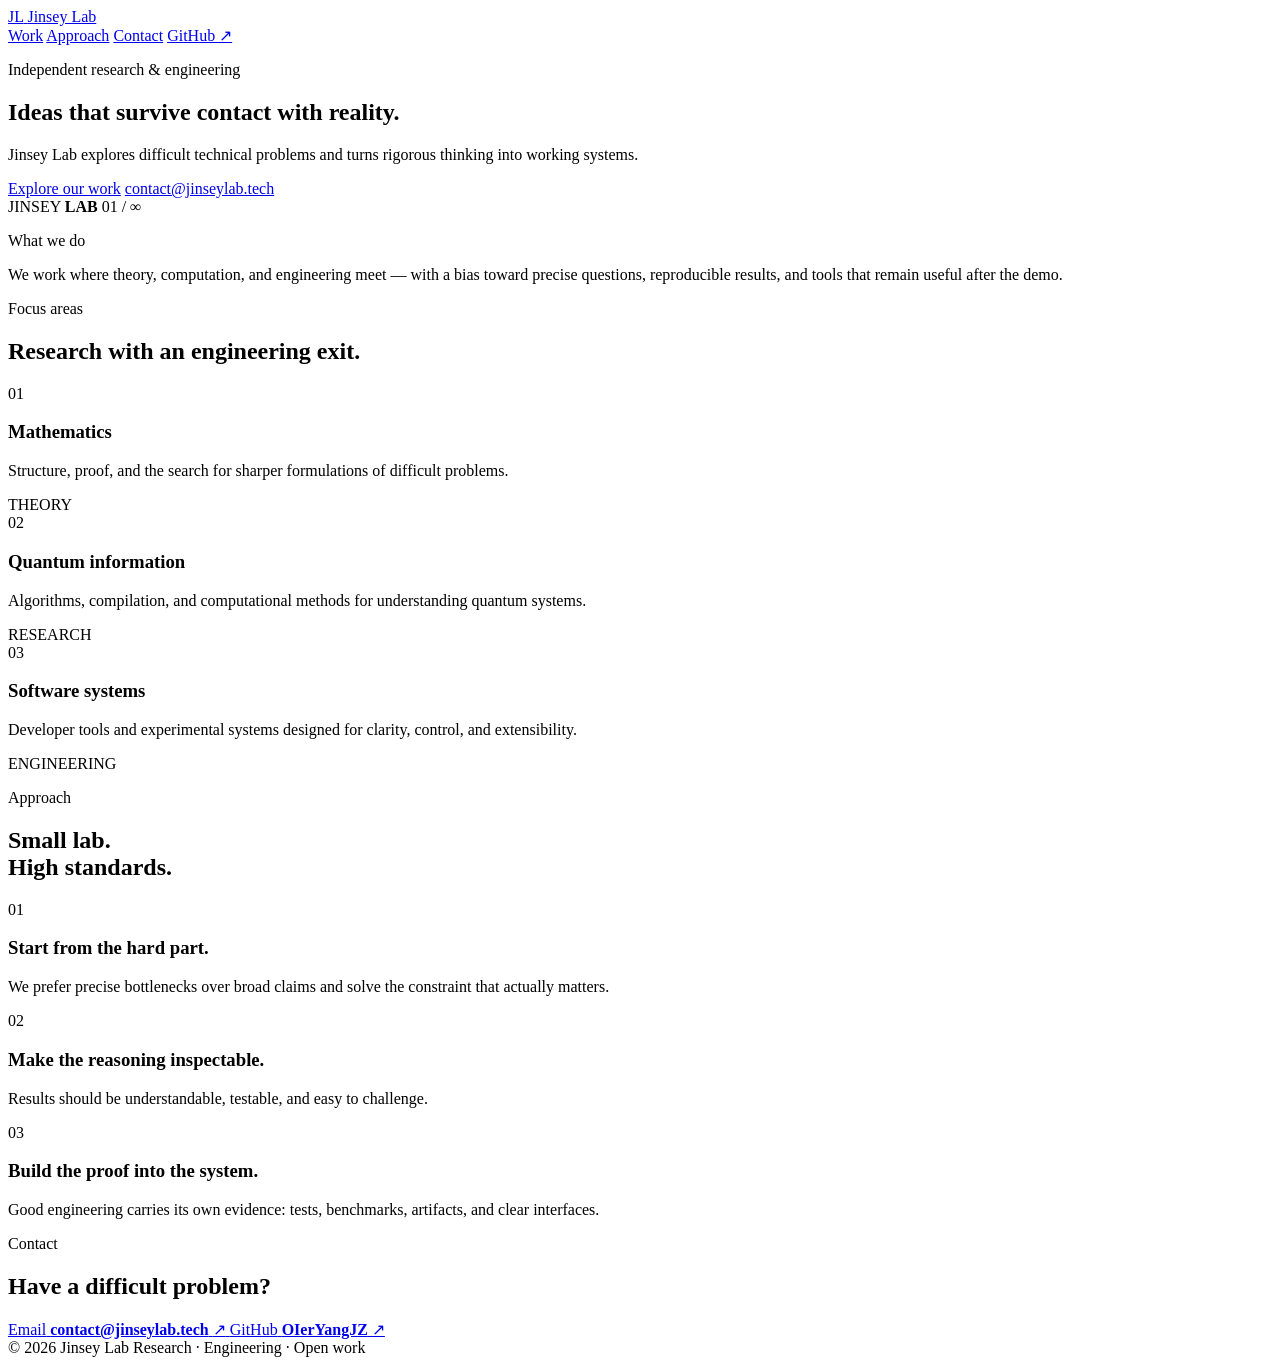
==== docs/index.html @ 23666b81 "Add Jinsey Lab website homepage" ====
<!doctype html>
<html lang="en">
<head>
  <meta charset="utf-8" />
  <meta name="viewport" content="width=device-width, initial-scale=1" />
  <title>Jinsey Lab — Research & Engineering</title>
  <meta name="description" content="Jinsey Lab is an independent research and engineering lab exploring hard problems in mathematics, quantum information, and software systems." />
  <meta name="theme-color" content="#f3f2ec" />
  <meta property="og:title" content="Jinsey Lab — Research & Engineering" />
  <meta property="og:description" content="Independent research and engineering across mathematics, quantum information, and software systems." />
  <meta property="og:type" content="website" />
  <meta property="og:url" content="https://jinseylab.tech/" />
  <link rel="canonical" href="https://jinseylab.tech/" />
  <link rel="icon" href="./favicon.svg" type="image/svg+xml" />
  <link rel="stylesheet" href="./styles.css" />
</head>

<body>
  <div class="page-shell">
    <header class="site-header">
      <a class="brand" href="#top" aria-label="Jinsey Lab home">
        <span class="brand-mark" aria-hidden="true">JL</span>
        <span>Jinsey Lab</span>
      </a>

      <nav class="nav" aria-label="Primary navigation">
        <a href="#work">Work</a>
        <a href="#approach">Approach</a>
        <a href="#contact">Contact</a>
        <a class="nav-github" href="https://github.com/OIerYangJZ" target="_blank" rel="noreferrer">GitHub ↗</a>
      </nav>
    </header>

    <main id="top">
      <section class="hero section">
        <div class="hero-copy">
          <p class="eyebrow">Independent research & engineering</p>
          <h1>Ideas that survive contact with reality.</h1>
          <p class="hero-lede">
            Jinsey Lab explores difficult technical problems and turns rigorous thinking into working systems.
          </p>

          <div class="hero-actions">
            <a class="button button-primary" href="#work">Explore our work</a>
            <a class="button button-ghost" href="mailto:contact@jinseylab.tech">contact@jinseylab.tech</a>
          </div>
        </div>

        <div class="hero-graphic" aria-hidden="true">
          <div class="orbit orbit-one"></div>
          <div class="orbit orbit-two"></div>
          <div class="orbit orbit-three"></div>
          <span class="node node-a"></span>
          <span class="node node-b"></span>
          <span class="node node-c"></span>
          <div class="graphic-center">
            <span class="graphic-kicker">JINSEY</span>
            <strong>LAB</strong>
            <span class="graphic-index">01 / ∞</span>
          </div>
        </div>
      </section>

      <section class="manifesto section section-divider" aria-label="About Jinsey Lab">
        <p class="section-label">What we do</p>
        <p class="manifesto-text">
          We work where theory, computation, and engineering meet — with a bias toward precise questions,
          reproducible results, and tools that remain useful after the demo.
        </p>
      </section>

      <section id="work" class="section section-divider">
        <div class="section-heading">
          <p class="section-label">Focus areas</p>
          <h2>Research with an engineering exit.</h2>
        </div>

        <div class="work-grid">
          <article class="work-card">
            <span class="card-number">01</span>
            <h3>Mathematics</h3>
            <p>Structure, proof, and the search for sharper formulations of difficult problems.</p>
            <span class="card-tag">THEORY</span>
          </article>

          <article class="work-card">
            <span class="card-number">02</span>
            <h3>Quantum information</h3>
            <p>Algorithms, compilation, and computational methods for understanding quantum systems.</p>
            <span class="card-tag">RESEARCH</span>
          </article>

          <article class="work-card">
            <span class="card-number">03</span>
            <h3>Software systems</h3>
            <p>Developer tools and experimental systems designed for clarity, control, and extensibility.</p>
            <span class="card-tag">ENGINEERING</span>
          </article>
        </div>
      </section>

      <section id="approach" class="section section-divider">
        <div class="approach-layout">
          <div>
            <p class="section-label">Approach</p>
            <h2>Small lab.<br />High standards.</h2>
          </div>

          <div class="principles">
            <div class="principle">
              <span>01</span>
              <div>
                <h3>Start from the hard part.</h3>
                <p>We prefer precise bottlenecks over broad claims and solve the constraint that actually matters.</p>
              </div>
            </div>

            <div class="principle">
              <span>02</span>
              <div>
                <h3>Make the reasoning inspectable.</h3>
                <p>Results should be understandable, testable, and easy to challenge.</p>
              </div>
            </div>

            <div class="principle">
              <span>03</span>
              <div>
                <h3>Build the proof into the system.</h3>
                <p>Good engineering carries its own evidence: tests, benchmarks, artifacts, and clear interfaces.</p>
              </div>
            </div>
          </div>
        </div>
      </section>

      <section id="contact" class="contact section section-divider">
        <div>
          <p class="section-label">Contact</p>
          <h2>Have a difficult problem?</h2>
        </div>

        <div class="contact-actions">
          <a class="contact-link" href="mailto:contact@jinseylab.tech">
            <span>Email</span>
            <strong>contact@jinseylab.tech</strong>
            <span aria-hidden="true">↗</span>
          </a>

          <a class="contact-link" href="https://github.com/OIerYangJZ" target="_blank" rel="noreferrer">
            <span>GitHub</span>
            <strong>OIerYangJZ</strong>
            <span aria-hidden="true">↗</span>
          </a>
        </div>
      </section>
    </main>

    <footer class="site-footer">
      <span>© <span id="year">2026</span> Jinsey Lab</span>
      <span>Research · Engineering · Open work</span>
    </footer>
  </div>

  <script src="./script.js"></script>
</body>
</html>
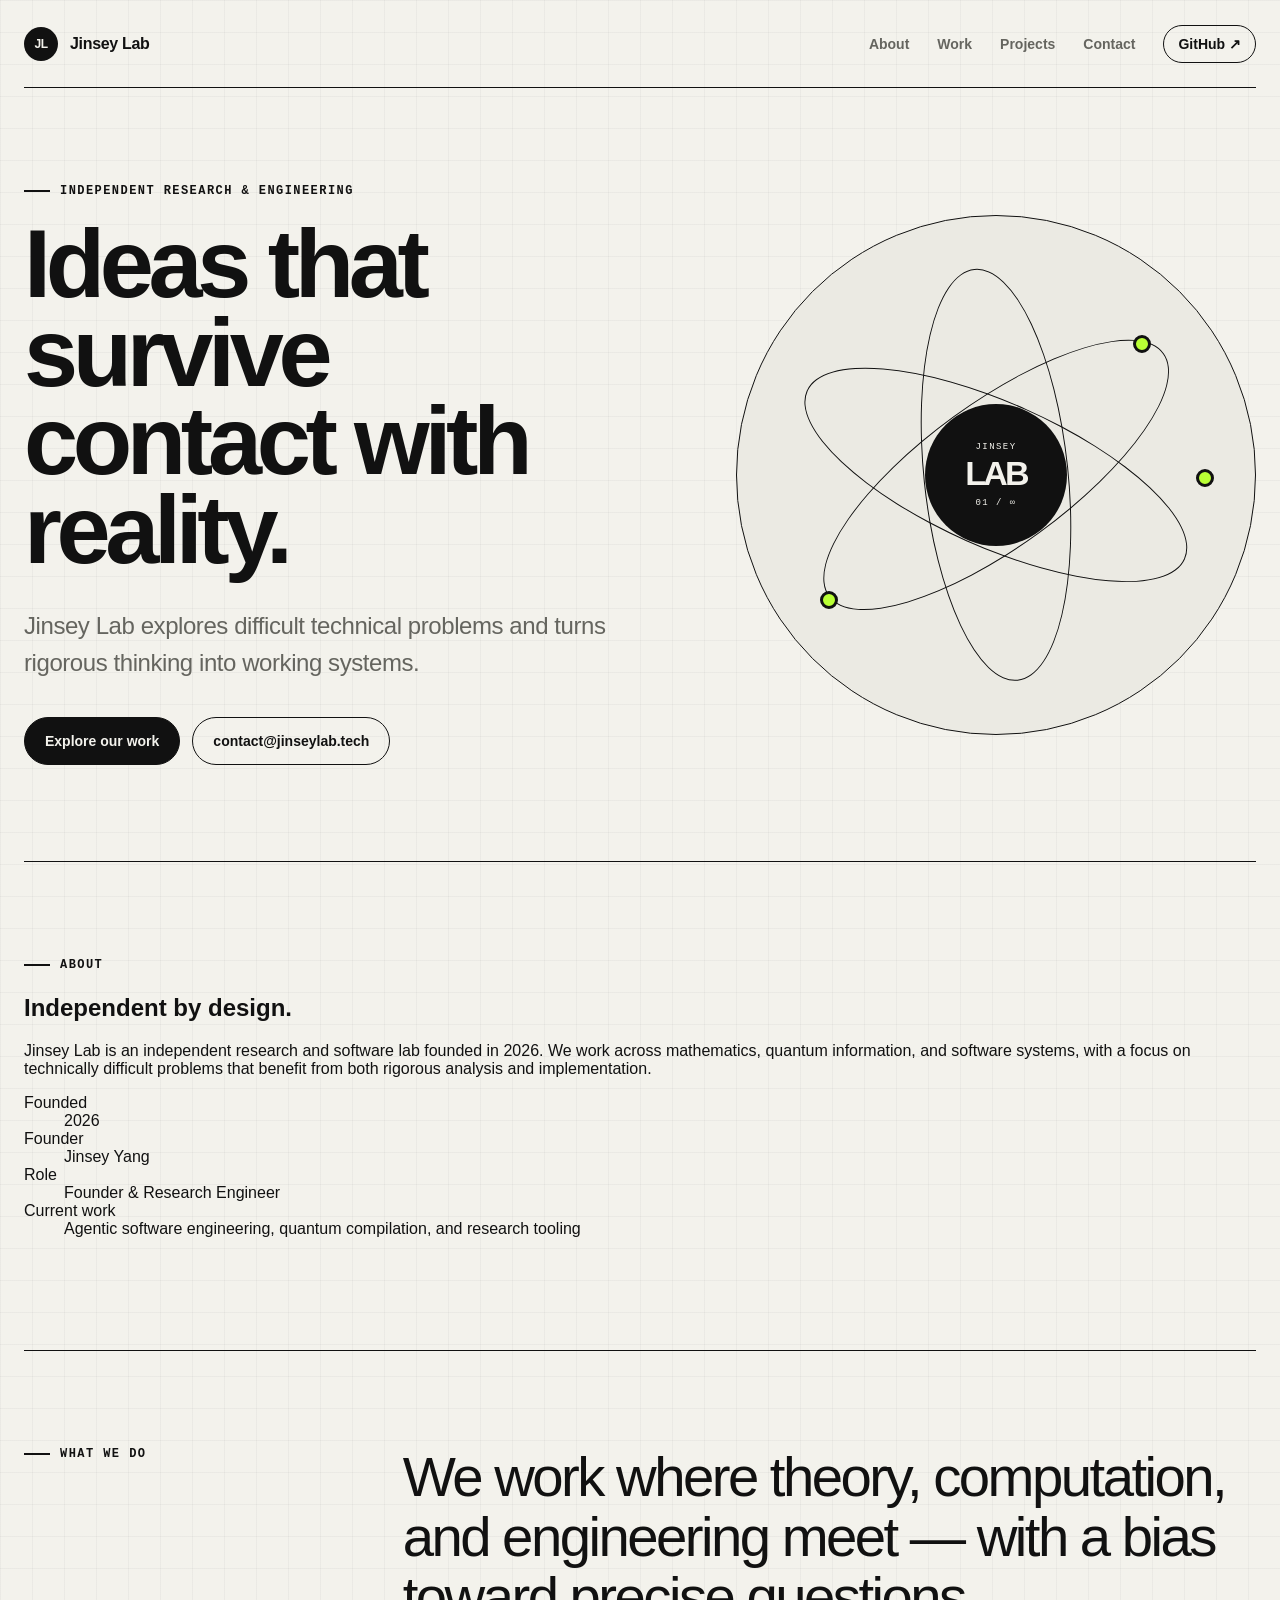
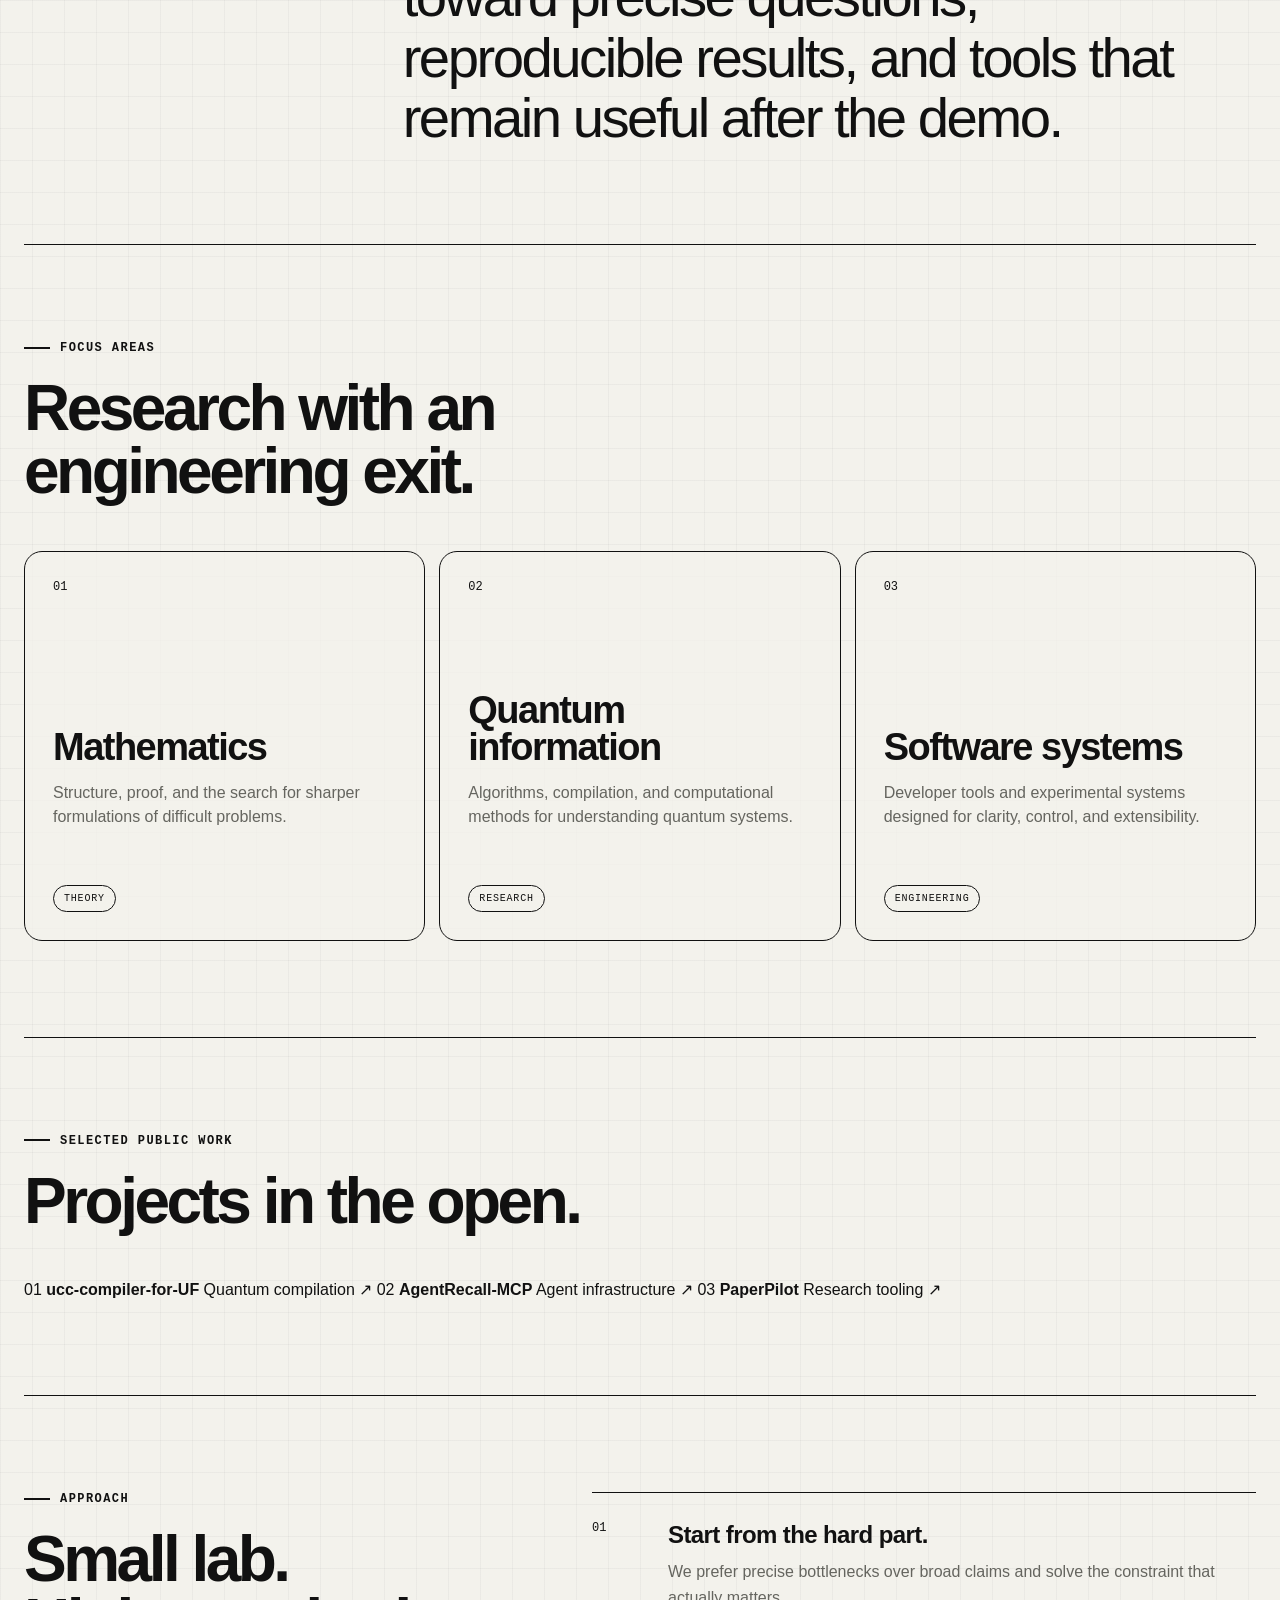
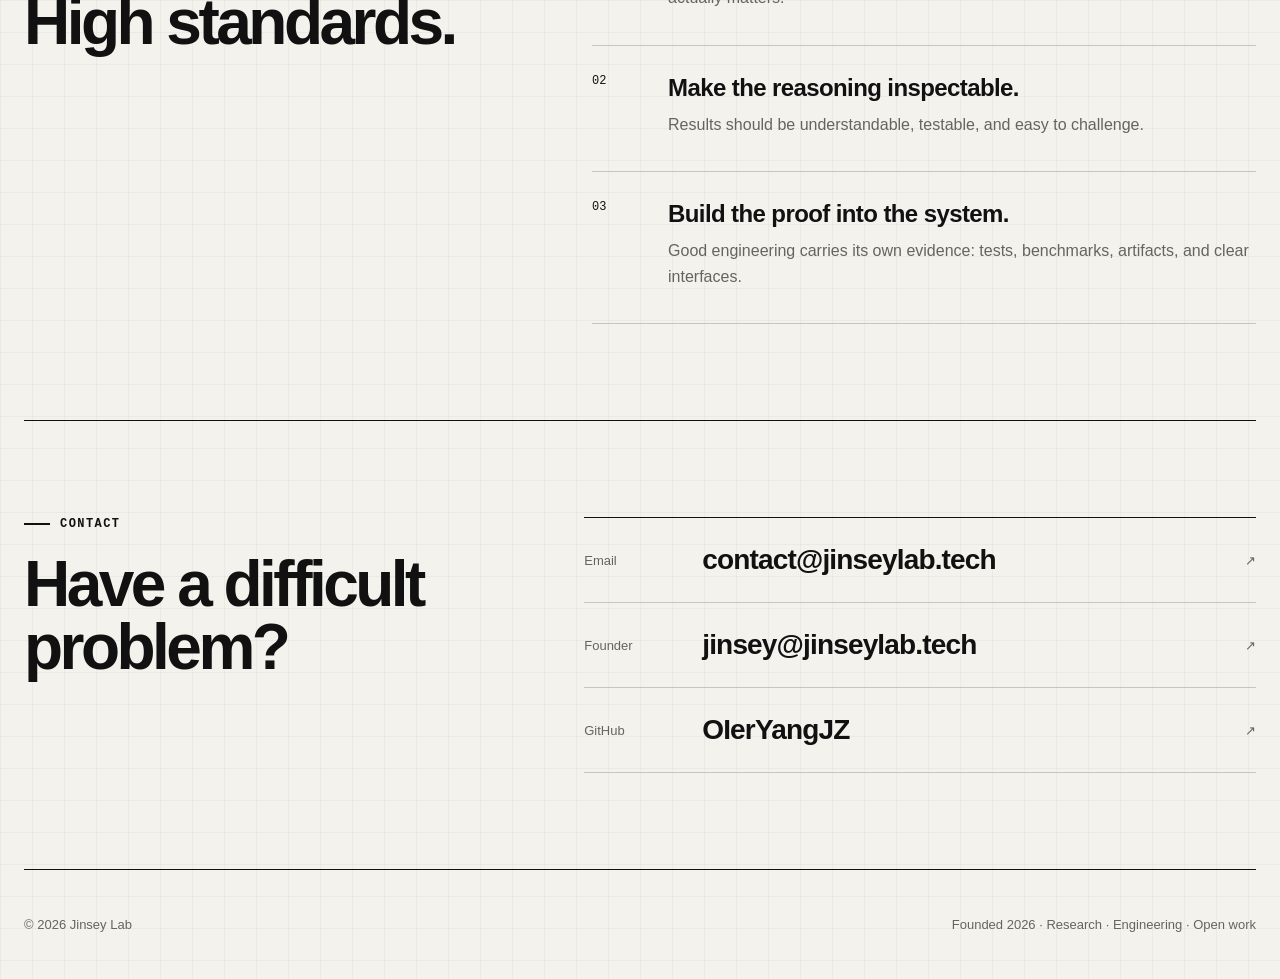
==== commit 148ee77a: "Add factual company profile and public projects" ====
--- a/docs/index.html
+++ b/docs/index.html
@@ -4,15 +4,33 @@
   <meta charset="utf-8" />
   <meta name="viewport" content="width=device-width, initial-scale=1" />
   <title>Jinsey Lab — Research & Engineering</title>
-  <meta name="description" content="Jinsey Lab is an independent research and engineering lab exploring hard problems in mathematics, quantum information, and software systems." />
+  <meta name="description" content="Jinsey Lab is an independent research and software lab founded in 2026 by Jinsey Yang, working across mathematics, quantum information, and software systems." />
   <meta name="theme-color" content="#f3f2ec" />
   <meta property="og:title" content="Jinsey Lab — Research & Engineering" />
-  <meta property="og:description" content="Independent research and engineering across mathematics, quantum information, and software systems." />
+  <meta property="og:description" content="Independent research and software lab founded in 2026, working across mathematics, quantum information, and software systems." />
   <meta property="og:type" content="website" />
   <meta property="og:url" content="https://jinseylab.tech/" />
   <link rel="canonical" href="https://jinseylab.tech/" />
   <link rel="icon" href="./favicon.svg" type="image/svg+xml" />
   <link rel="stylesheet" href="./styles.css" />
+  <script type="application/ld+json">
+  {
+    "@context": "https://schema.org",
+    "@type": "Organization",
+    "name": "Jinsey Lab",
+    "url": "https://jinseylab.tech/",
+    "foundingDate": "2026",
+    "email": "contact@jinseylab.tech",
+    "founder": {
+      "@type": "Person",
+      "name": "Jinsey Yang",
+      "jobTitle": "Founder & Research Engineer"
+    },
+    "sameAs": [
+      "https://github.com/OIerYangJZ"
+    ]
+  }
+  </script>
 </head>
 
 <body>
@@ -24,8 +42,9 @@
       </a>
 
       <nav class="nav" aria-label="Primary navigation">
+        <a href="#about">About</a>
         <a href="#work">Work</a>
-        <a href="#approach">Approach</a>
+        <a href="#projects">Projects</a>
         <a href="#contact">Contact</a>
         <a class="nav-github" href="https://github.com/OIerYangJZ" target="_blank" rel="noreferrer">GitHub ↗</a>
       </nav>
@@ -61,7 +80,41 @@
         </div>
       </section>
 
-      <section class="manifesto section section-divider" aria-label="About Jinsey Lab">
+      <section id="about" class="about section section-divider">
+        <div>
+          <p class="section-label">About</p>
+          <h2>Independent by design.</h2>
+        </div>
+
+        <div class="about-body">
+          <p class="about-intro">
+            Jinsey Lab is an independent research and software lab founded in 2026. We work across mathematics,
+            quantum information, and software systems, with a focus on technically difficult problems that benefit
+            from both rigorous analysis and implementation.
+          </p>
+
+          <dl class="facts">
+            <div class="fact">
+              <dt>Founded</dt>
+              <dd>2026</dd>
+            </div>
+            <div class="fact">
+              <dt>Founder</dt>
+              <dd>Jinsey Yang</dd>
+            </div>
+            <div class="fact">
+              <dt>Role</dt>
+              <dd>Founder & Research Engineer</dd>
+            </div>
+            <div class="fact">
+              <dt>Current work</dt>
+              <dd>Agentic software engineering, quantum compilation, and research tooling</dd>
+            </div>
+          </dl>
+        </div>
+      </section>
+
+      <section class="manifesto section section-divider" aria-label="What Jinsey Lab does">
         <p class="section-label">What we do</p>
         <p class="manifesto-text">
           We work where theory, computation, and engineering meet — with a bias toward precise questions,
@@ -99,6 +152,34 @@
         </div>
       </section>
 
+      <section id="projects" class="projects section section-divider">
+        <div class="section-heading">
+          <p class="section-label">Selected public work</p>
+          <h2>Projects in the open.</h2>
+        </div>
+
+        <div class="project-list">
+          <a class="project-row" href="https://github.com/OIerYangJZ/ucc-compiler-for-UF" target="_blank" rel="noreferrer">
+            <span class="project-index">01</span>
+            <strong>ucc-compiler-for-UF</strong>
+            <span>Quantum compilation</span>
+            <span aria-hidden="true">↗</span>
+          </a>
+          <a class="project-row" href="https://github.com/OIerYangJZ/AgentRecall-MCP" target="_blank" rel="noreferrer">
+            <span class="project-index">02</span>
+            <strong>AgentRecall-MCP</strong>
+            <span>Agent infrastructure</span>
+            <span aria-hidden="true">↗</span>
+          </a>
+          <a class="project-row" href="https://github.com/OIerYangJZ/PaperPilot" target="_blank" rel="noreferrer">
+            <span class="project-index">03</span>
+            <strong>PaperPilot</strong>
+            <span>Research tooling</span>
+            <span aria-hidden="true">↗</span>
+          </a>
+        </div>
+      </section>
+
       <section id="approach" class="section section-divider">
         <div class="approach-layout">
           <div>
@@ -147,6 +228,12 @@
             <span aria-hidden="true">↗</span>
           </a>
 
+          <a class="contact-link" href="mailto:jinsey@jinseylab.tech">
+            <span>Founder</span>
+            <strong>jinsey@jinseylab.tech</strong>
+            <span aria-hidden="true">↗</span>
+          </a>
+
           <a class="contact-link" href="https://github.com/OIerYangJZ" target="_blank" rel="noreferrer">
             <span>GitHub</span>
             <strong>OIerYangJZ</strong>
@@ -158,7 +245,7 @@
 
     <footer class="site-footer">
       <span>© <span id="year">2026</span> Jinsey Lab</span>
-      <span>Research · Engineering · Open work</span>
+      <span>Founded 2026 · Research · Engineering · Open work</span>
     </footer>
   </div>
 
--- a/docs/styles.css
+++ b/docs/styles.css
@@ -0,0 +1,583 @@
+:root {
+  --bg: #f3f2ec;
+  --surface: #ebeae3;
+  --ink: #111111;
+  --muted: #65655f;
+  --line: #c7c6be;
+  --accent: #b9ff35;
+  --max-width: 1240px;
+  --radius: 18px;
+}
+
+* {
+  box-sizing: border-box;
+}
+
+html {
+  scroll-behavior: smooth;
+}
+
+body {
+  margin: 0;
+  color: var(--ink);
+  background:
+    linear-gradient(rgba(17, 17, 17, 0.035) 1px, transparent 1px),
+    linear-gradient(90deg, rgba(17, 17, 17, 0.035) 1px, transparent 1px),
+    var(--bg);
+  background-size: 32px 32px;
+  font-family: Inter, ui-sans-serif, -apple-system, BlinkMacSystemFont, "Segoe UI", sans-serif;
+  -webkit-font-smoothing: antialiased;
+}
+
+a {
+  color: inherit;
+  text-decoration: none;
+}
+
+::selection {
+  color: var(--ink);
+  background: var(--accent);
+}
+
+.page-shell {
+  width: min(calc(100% - 48px), var(--max-width));
+  margin: 0 auto;
+}
+
+.site-header {
+  min-height: 88px;
+  display: flex;
+  align-items: center;
+  justify-content: space-between;
+  gap: 32px;
+  border-bottom: 1px solid var(--ink);
+}
+
+.brand {
+  display: inline-flex;
+  align-items: center;
+  gap: 12px;
+  font-weight: 700;
+  letter-spacing: -0.02em;
+}
+
+.brand-mark {
+  width: 34px;
+  height: 34px;
+  display: grid;
+  place-items: center;
+  background: var(--ink);
+  color: var(--bg);
+  border-radius: 50%;
+  font-size: 12px;
+  letter-spacing: -0.04em;
+}
+
+.nav {
+  display: flex;
+  align-items: center;
+  gap: 28px;
+  color: var(--muted);
+  font-size: 14px;
+  font-weight: 600;
+}
+
+.nav a {
+  transition: color 160ms ease;
+}
+
+.nav a:hover,
+.nav a:focus-visible {
+  color: var(--ink);
+}
+
+.nav-github {
+  padding: 10px 14px;
+  border: 1px solid var(--ink);
+  border-radius: 999px;
+  color: var(--ink);
+}
+
+.section {
+  padding: 96px 0;
+}
+
+.section-divider {
+  border-top: 1px solid var(--ink);
+}
+
+.hero {
+  min-height: 720px;
+  display: grid;
+  grid-template-columns: 1.08fr 0.92fr;
+  align-items: center;
+  gap: 72px;
+}
+
+.eyebrow,
+.section-label {
+  margin: 0 0 22px;
+  font-family: ui-monospace, SFMono-Regular, Menlo, Consolas, monospace;
+  font-size: 12px;
+  font-weight: 700;
+  letter-spacing: 0.12em;
+  text-transform: uppercase;
+}
+
+.eyebrow::before,
+.section-label::before {
+  content: "";
+  display: inline-block;
+  width: 26px;
+  height: 2px;
+  margin-right: 10px;
+  vertical-align: middle;
+  background: var(--ink);
+}
+
+.hero h1,
+.section-heading h2,
+.approach-layout h2,
+.contact h2 {
+  margin: 0;
+  font-weight: 650;
+  letter-spacing: -0.055em;
+}
+
+.hero h1 {
+  max-width: 800px;
+  font-size: clamp(62px, 7.6vw, 112px);
+  line-height: 0.91;
+}
+
+.hero-lede {
+  max-width: 650px;
+  margin: 34px 0 0;
+  color: var(--muted);
+  font-size: clamp(18px, 2vw, 24px);
+  line-height: 1.52;
+  letter-spacing: -0.018em;
+}
+
+.hero-actions {
+  display: flex;
+  flex-wrap: wrap;
+  gap: 12px;
+  margin-top: 36px;
+}
+
+.button {
+  min-height: 48px;
+  display: inline-flex;
+  align-items: center;
+  justify-content: center;
+  padding: 0 20px;
+  border: 1px solid var(--ink);
+  border-radius: 999px;
+  font-size: 14px;
+  font-weight: 700;
+  transition:
+    transform 160ms ease,
+    background 160ms ease,
+    color 160ms ease;
+}
+
+.button:hover {
+  transform: translateY(-2px);
+}
+
+.button-primary {
+  background: var(--ink);
+  color: var(--bg);
+}
+
+.button-primary:hover {
+  background: var(--accent);
+  color: var(--ink);
+}
+
+.button-ghost:hover {
+  background: var(--surface);
+}
+
+.hero-graphic {
+  position: relative;
+  aspect-ratio: 1 / 1;
+  max-width: 520px;
+  width: 100%;
+  justify-self: end;
+  overflow: hidden;
+  border: 1px solid var(--ink);
+  border-radius: 50%;
+  background: var(--surface);
+}
+
+.orbit {
+  position: absolute;
+  inset: 50%;
+  border: 1px solid var(--ink);
+  border-radius: 50%;
+  transform: translate(-50%, -50%);
+}
+
+.orbit-one {
+  width: 80%;
+  height: 28%;
+  transform: translate(-50%, -50%) rotate(24deg);
+}
+
+.orbit-two {
+  width: 80%;
+  height: 28%;
+  transform: translate(-50%, -50%) rotate(84deg);
+}
+
+.orbit-three {
+  width: 80%;
+  height: 28%;
+  transform: translate(-50%, -50%) rotate(144deg);
+}
+
+.node {
+  position: absolute;
+  width: 18px;
+  height: 18px;
+  border: 3px solid var(--ink);
+  border-radius: 50%;
+  background: var(--accent);
+  animation: pulse 3.4s ease-in-out infinite;
+}
+
+.node-a {
+  top: 23%;
+  right: 20%;
+}
+
+.node-b {
+  bottom: 24%;
+  left: 16%;
+  animation-delay: -1.1s;
+}
+
+.node-c {
+  top: 49%;
+  right: 8%;
+  animation-delay: -2.2s;
+}
+
+.graphic-center {
+  position: absolute;
+  inset: 50% auto auto 50%;
+  width: 142px;
+  height: 142px;
+  display: flex;
+  flex-direction: column;
+  align-items: center;
+  justify-content: center;
+  transform: translate(-50%, -50%);
+  background: var(--ink);
+  color: var(--bg);
+  border-radius: 50%;
+  text-align: center;
+}
+
+.graphic-kicker,
+.graphic-index {
+  font-family: ui-monospace, SFMono-Regular, Menlo, Consolas, monospace;
+  font-size: 9px;
+  letter-spacing: 0.16em;
+}
+
+.graphic-center strong {
+  margin: 2px 0 5px;
+  font-size: 34px;
+  letter-spacing: -0.08em;
+}
+
+.manifesto {
+  display: grid;
+  grid-template-columns: 0.35fr 1fr;
+  gap: 80px;
+}
+
+.manifesto-text {
+  max-width: 940px;
+  margin: 0;
+  font-size: clamp(30px, 4.4vw, 62px);
+  line-height: 1.07;
+  letter-spacing: -0.045em;
+}
+
+.section-heading {
+  max-width: 780px;
+  margin-bottom: 48px;
+}
+
+.section-heading h2,
+.approach-layout h2,
+.contact h2 {
+  font-size: clamp(42px, 5vw, 72px);
+  line-height: 0.98;
+}
+
+.work-grid {
+  display: grid;
+  grid-template-columns: repeat(3, 1fr);
+  gap: 14px;
+}
+
+.work-card {
+  min-height: 390px;
+  position: relative;
+  display: flex;
+  flex-direction: column;
+  padding: 28px;
+  border: 1px solid var(--ink);
+  border-radius: var(--radius);
+  background: rgba(243, 242, 236, 0.75);
+  transition:
+    transform 180ms ease,
+    background 180ms ease;
+}
+
+.work-card:hover {
+  transform: translateY(-5px);
+  background: var(--accent);
+}
+
+.card-number {
+  font-family: ui-monospace, SFMono-Regular, Menlo, Consolas, monospace;
+  font-size: 12px;
+}
+
+.work-card h3 {
+  margin: auto 0 14px;
+  font-size: 38px;
+  line-height: 0.98;
+  letter-spacing: -0.04em;
+}
+
+.work-card p {
+  min-height: 82px;
+  margin: 0 0 22px;
+  color: var(--muted);
+  line-height: 1.55;
+}
+
+.work-card:hover p {
+  color: #24241f;
+}
+
+.card-tag {
+  width: fit-content;
+  padding: 7px 10px;
+  border: 1px solid currentColor;
+  border-radius: 999px;
+  font-family: ui-monospace, SFMono-Regular, Menlo, Consolas, monospace;
+  font-size: 10px;
+  letter-spacing: 0.08em;
+}
+
+.approach-layout {
+  display: grid;
+  grid-template-columns: 0.72fr 1fr;
+  gap: 90px;
+}
+
+.principles {
+  border-top: 1px solid var(--ink);
+}
+
+.principle {
+  display: grid;
+  grid-template-columns: 58px 1fr;
+  gap: 18px;
+  padding: 28px 0 34px;
+  border-bottom: 1px solid var(--line);
+}
+
+.principle > span {
+  font-family: ui-monospace, SFMono-Regular, Menlo, Consolas, monospace;
+  font-size: 12px;
+}
+
+.principle h3 {
+  margin: 0 0 10px;
+  font-size: 24px;
+  letter-spacing: -0.025em;
+}
+
+.principle p {
+  max-width: 620px;
+  margin: 0;
+  color: var(--muted);
+  line-height: 1.6;
+}
+
+.contact {
+  display: grid;
+  grid-template-columns: 0.7fr 1fr;
+  gap: 90px;
+}
+
+.contact-actions {
+  border-top: 1px solid var(--ink);
+}
+
+.contact-link {
+  display: grid;
+  grid-template-columns: 100px 1fr auto;
+  gap: 18px;
+  align-items: center;
+  padding: 26px 0;
+  border-bottom: 1px solid var(--line);
+  transition: padding 160ms ease;
+}
+
+.contact-link:hover {
+  padding-left: 10px;
+}
+
+.contact-link span {
+  color: var(--muted);
+  font-size: 13px;
+}
+
+.contact-link strong {
+  font-size: clamp(18px, 2.3vw, 28px);
+  letter-spacing: -0.03em;
+}
+
+.site-footer {
+  min-height: 110px;
+  display: flex;
+  align-items: center;
+  justify-content: space-between;
+  gap: 24px;
+  border-top: 1px solid var(--ink);
+  color: var(--muted);
+  font-size: 13px;
+}
+
+@keyframes pulse {
+  0%,
+  100% {
+    transform: scale(1);
+  }
+  50% {
+    transform: scale(1.4);
+  }
+}
+
+@media (max-width: 900px) {
+  .page-shell {
+    width: min(calc(100% - 32px), var(--max-width));
+  }
+
+  .site-header {
+    min-height: 76px;
+  }
+
+  .nav a:not(.nav-github) {
+    display: none;
+  }
+
+  .hero {
+    min-height: auto;
+    grid-template-columns: 1fr;
+    gap: 48px;
+    padding-top: 72px;
+  }
+
+  .hero-graphic {
+    max-width: 460px;
+    justify-self: start;
+  }
+
+  .manifesto,
+  .approach-layout,
+  .contact {
+    grid-template-columns: 1fr;
+    gap: 40px;
+  }
+
+  .work-grid {
+    grid-template-columns: 1fr;
+  }
+
+  .work-card {
+    min-height: 300px;
+  }
+}
+
+@media (max-width: 560px) {
+  .page-shell {
+    width: min(calc(100% - 24px), var(--max-width));
+  }
+
+  .brand {
+    font-size: 14px;
+  }
+
+  .nav {
+    gap: 8px;
+  }
+
+  .nav-github {
+    padding: 8px 11px;
+    font-size: 12px;
+  }
+
+  .section {
+    padding: 70px 0;
+  }
+
+  .hero h1 {
+    font-size: clamp(54px, 17vw, 76px);
+  }
+
+  .hero-actions {
+    flex-direction: column;
+    align-items: stretch;
+  }
+
+  .button {
+    width: 100%;
+  }
+
+  .hero-graphic {
+    max-width: 100%;
+  }
+
+  .manifesto-text {
+    font-size: 36px;
+  }
+
+  .contact-link {
+    grid-template-columns: 70px minmax(0, 1fr) auto;
+  }
+
+  .contact-link strong {
+    overflow-wrap: anywhere;
+  }
+
+  .site-footer {
+    align-items: flex-start;
+    flex-direction: column;
+    justify-content: center;
+  }
+}
+
+@media (prefers-reduced-motion: reduce) {
+  html {
+    scroll-behavior: auto;
+  }
+
+  *,
+  *::before,
+  *::after {
+    animation-duration: 0.01ms !important;
+    animation-iteration-count: 1 !important;
+    transition-duration: 0.01ms !important;
+  }
+}
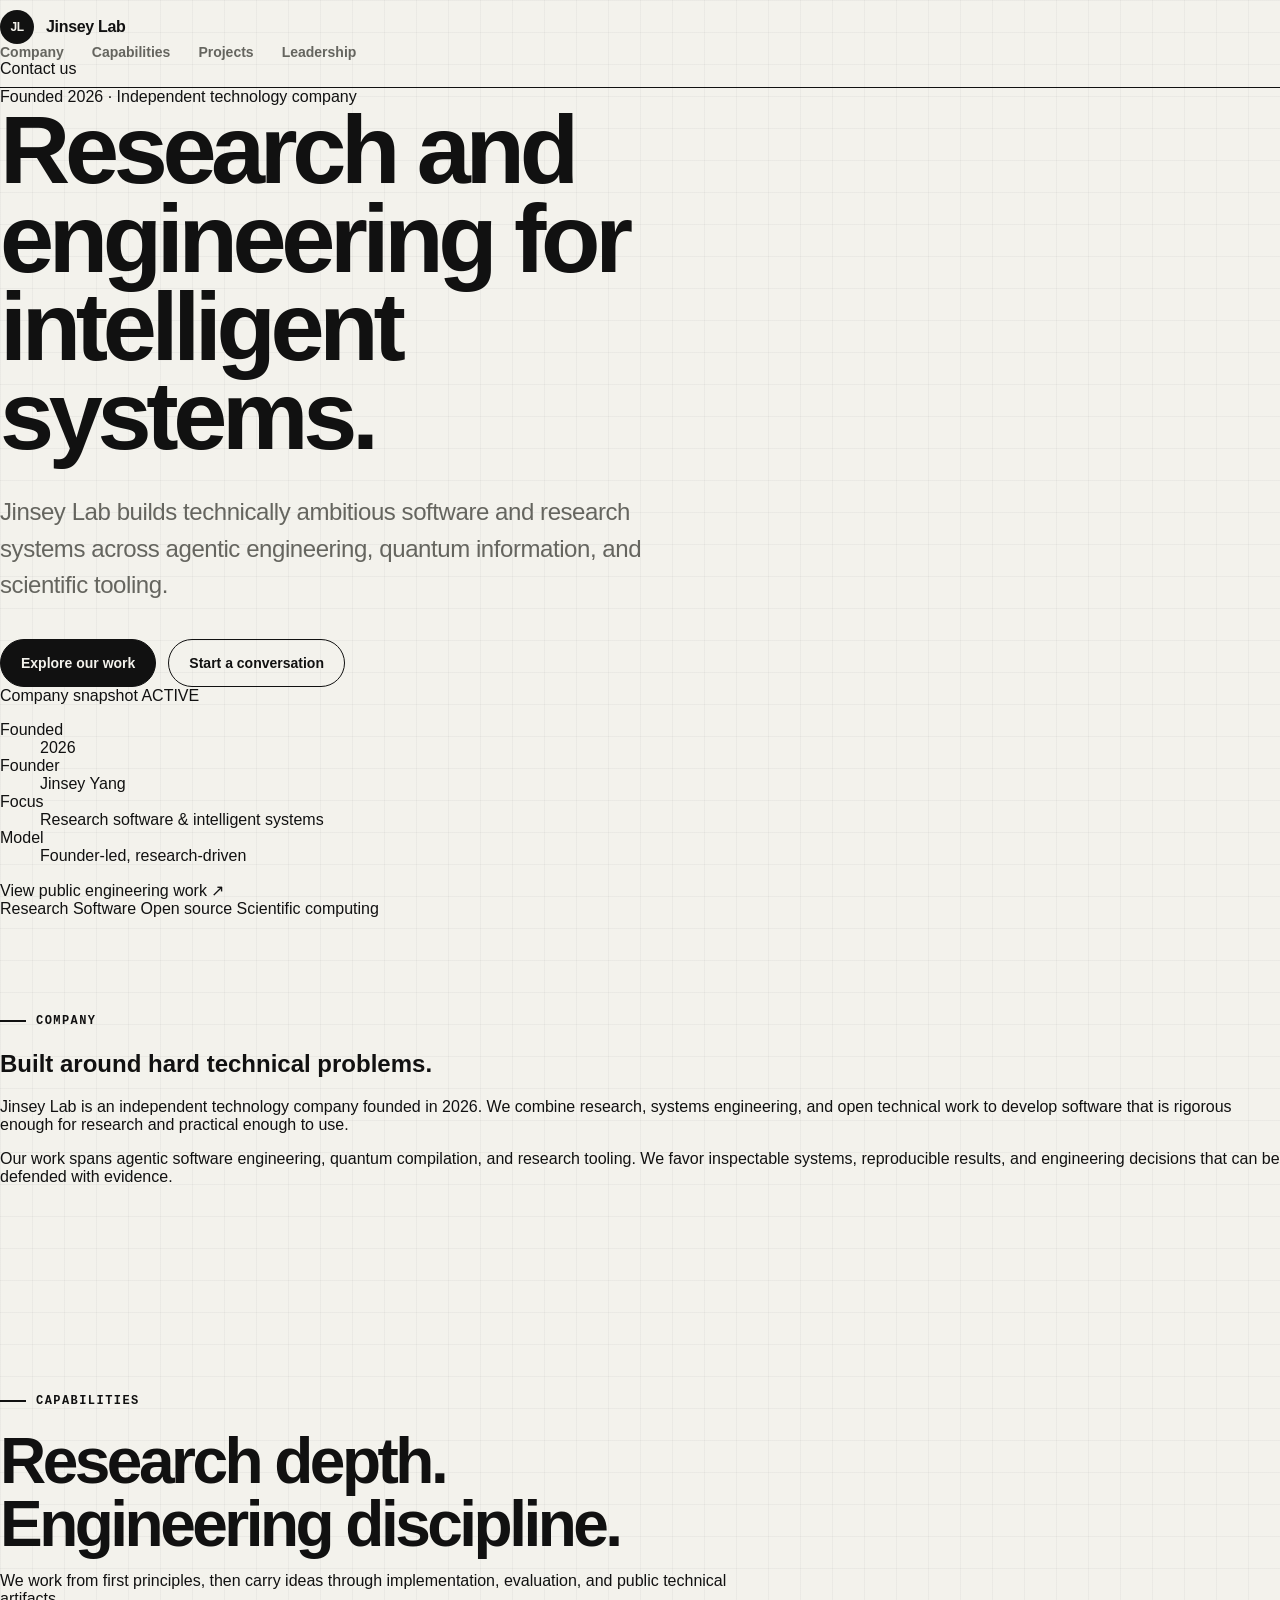
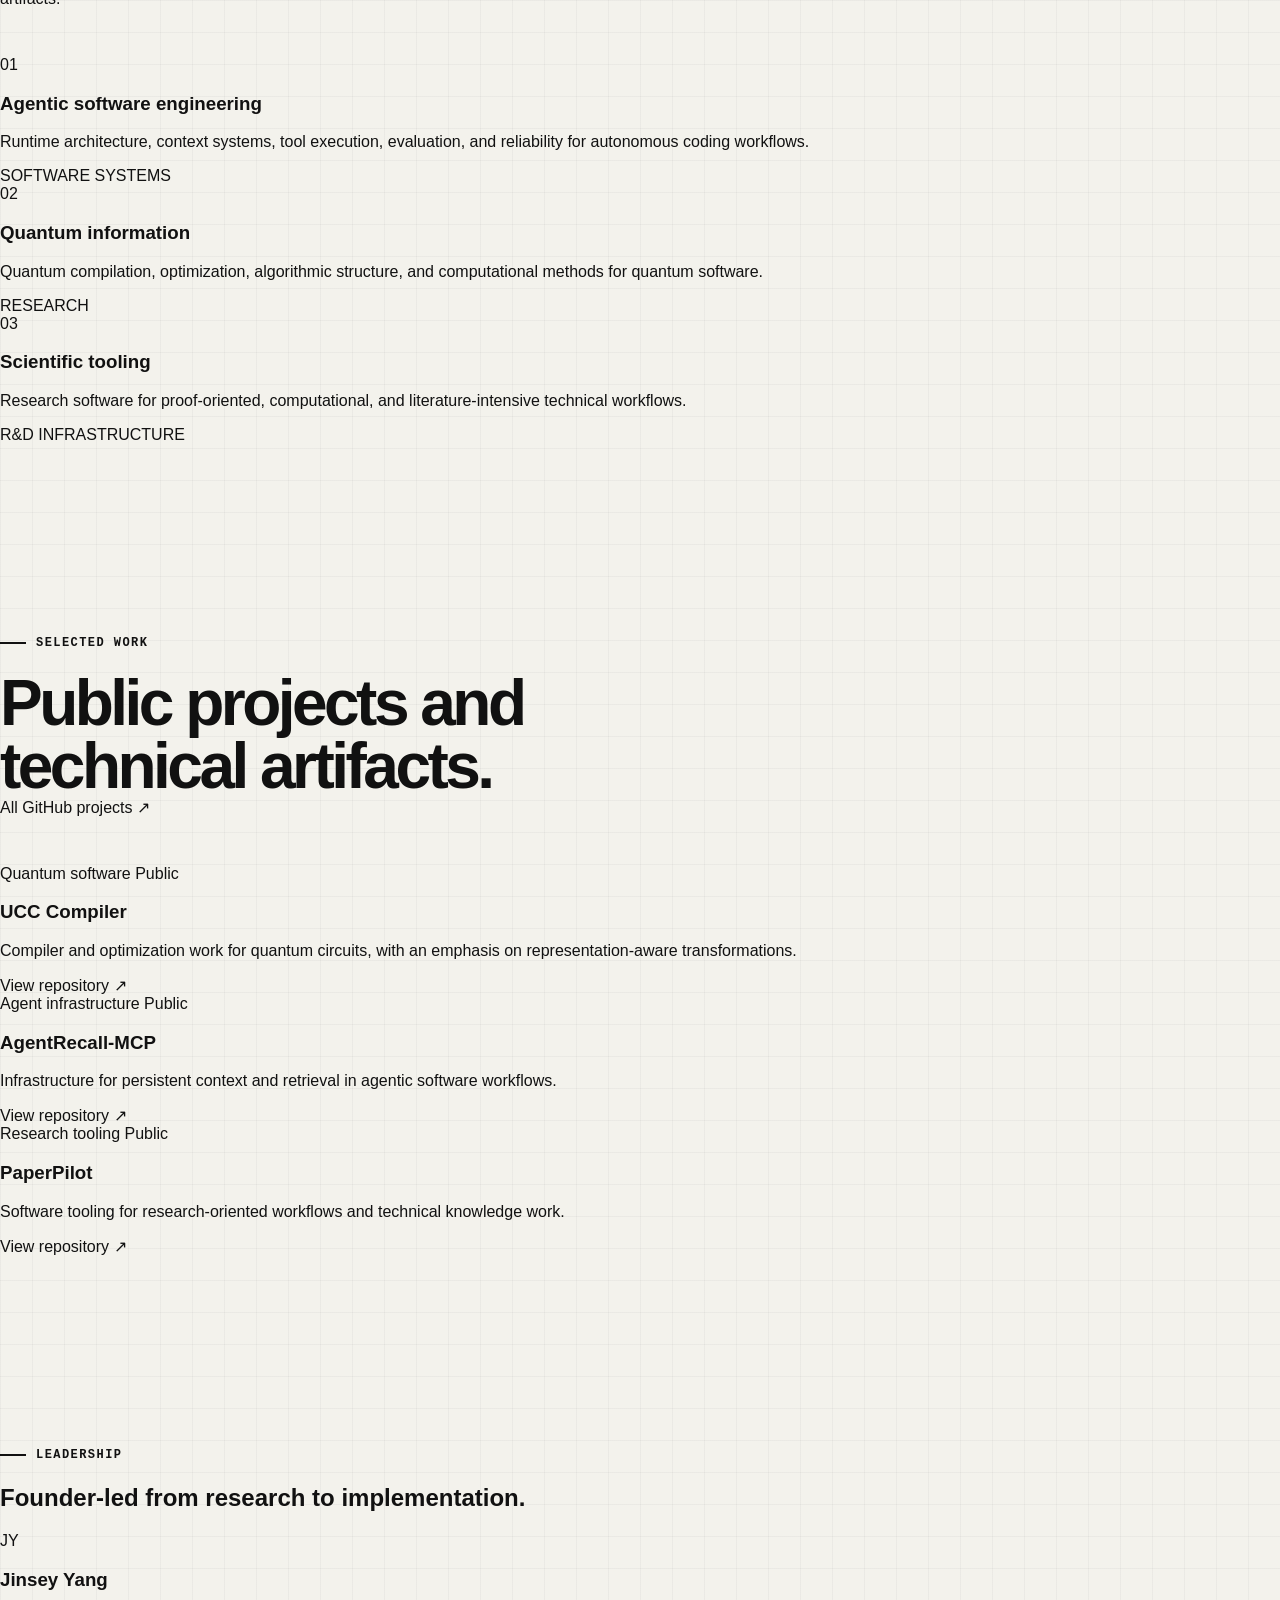
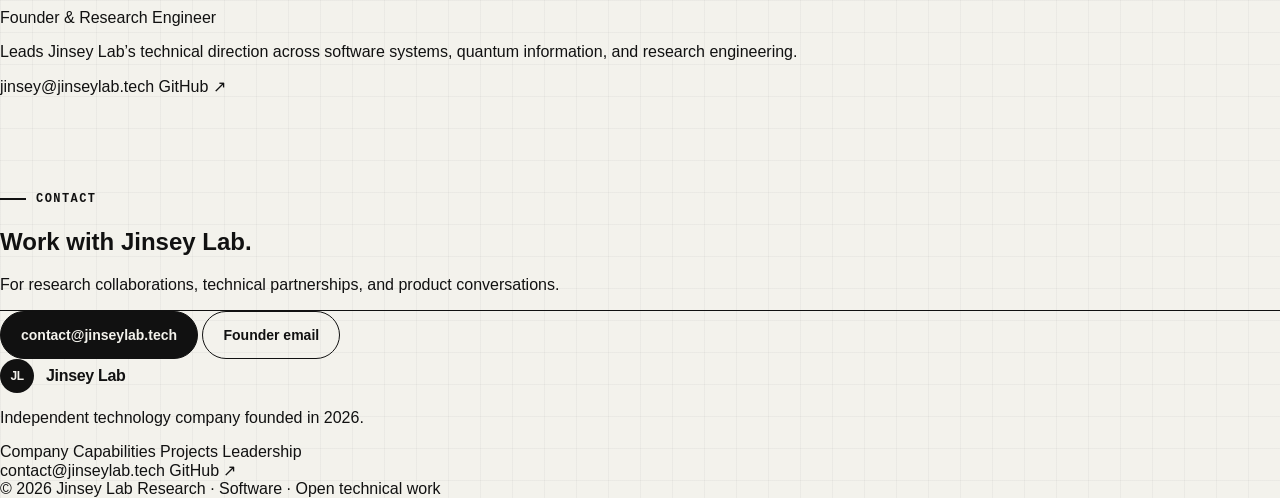
==== commit 2243898d: "Redesign Jinsey Lab site with company-focused structure" ====
--- a/docs/index.html
+++ b/docs/index.html
@@ -3,11 +3,11 @@
 <head>
   <meta charset="utf-8" />
   <meta name="viewport" content="width=device-width, initial-scale=1" />
-  <title>Jinsey Lab — Research & Engineering</title>
-  <meta name="description" content="Jinsey Lab is an independent research and software lab founded in 2026 by Jinsey Yang, working across mathematics, quantum information, and software systems." />
-  <meta name="theme-color" content="#f3f2ec" />
-  <meta property="og:title" content="Jinsey Lab — Research & Engineering" />
-  <meta property="og:description" content="Independent research and software lab founded in 2026, working across mathematics, quantum information, and software systems." />
+  <title>Jinsey Lab — Research & Software</title>
+  <meta name="description" content="Jinsey Lab is an independent technology company founded in 2026, building research and software systems across agentic engineering, quantum information, and scientific tooling." />
+  <meta name="theme-color" content="#0b1020" />
+  <meta property="og:title" content="Jinsey Lab — Research & Software" />
+  <meta property="og:description" content="Independent technology company building research and software systems across agentic engineering, quantum information, and scientific tooling." />
   <meta property="og:type" content="website" />
   <meta property="og:url" content="https://jinseylab.tech/" />
   <link rel="canonical" href="https://jinseylab.tech/" />
@@ -20,6 +20,7 @@
     "name": "Jinsey Lab",
     "url": "https://jinseylab.tech/",
     "foundingDate": "2026",
+    "description": "Independent technology company working across agentic software engineering, quantum information, and scientific tooling.",
     "email": "contact@jinseylab.tech",
     "founder": {
       "@type": "Person",
@@ -34,220 +35,263 @@
 </head>
 
 <body>
-  <div class="page-shell">
-    <header class="site-header">
+  <header class="site-header">
+    <div class="nav-shell">
       <a class="brand" href="#top" aria-label="Jinsey Lab home">
         <span class="brand-mark" aria-hidden="true">JL</span>
-        <span>Jinsey Lab</span>
+        <span class="brand-text">Jinsey Lab</span>
       </a>
 
       <nav class="nav" aria-label="Primary navigation">
-        <a href="#about">About</a>
-        <a href="#work">Work</a>
+        <a href="#company">Company</a>
+        <a href="#capabilities">Capabilities</a>
         <a href="#projects">Projects</a>
-        <a href="#contact">Contact</a>
-        <a class="nav-github" href="https://github.com/OIerYangJZ" target="_blank" rel="noreferrer">GitHub ↗</a>
+        <a href="#leadership">Leadership</a>
       </nav>
-    </header>
-
-    <main id="top">
-      <section class="hero section">
+
+      <a class="nav-cta" href="mailto:contact@jinseylab.tech">Contact us</a>
+    </div>
+  </header>
+
+  <main id="top">
+    <section class="hero">
+      <div class="container hero-grid">
         <div class="hero-copy">
-          <p class="eyebrow">Independent research & engineering</p>
-          <h1>Ideas that survive contact with reality.</h1>
+          <div class="status-row">
+            <span class="status-dot"></span>
+            <span>Founded 2026 · Independent technology company</span>
+          </div>
+
+          <h1>Research and engineering for intelligent systems.</h1>
           <p class="hero-lede">
-            Jinsey Lab explores difficult technical problems and turns rigorous thinking into working systems.
+            Jinsey Lab builds technically ambitious software and research systems across agentic engineering,
+            quantum information, and scientific tooling.
           </p>
 
           <div class="hero-actions">
-            <a class="button button-primary" href="#work">Explore our work</a>
-            <a class="button button-ghost" href="mailto:contact@jinseylab.tech">contact@jinseylab.tech</a>
-          </div>
-        </div>
-
-        <div class="hero-graphic" aria-hidden="true">
-          <div class="orbit orbit-one"></div>
-          <div class="orbit orbit-two"></div>
-          <div class="orbit orbit-three"></div>
-          <span class="node node-a"></span>
-          <span class="node node-b"></span>
-          <span class="node node-c"></span>
-          <div class="graphic-center">
-            <span class="graphic-kicker">JINSEY</span>
-            <strong>LAB</strong>
-            <span class="graphic-index">01 / ∞</span>
-          </div>
-        </div>
-      </section>
-
-      <section id="about" class="about section section-divider">
-        <div>
-          <p class="section-label">About</p>
-          <h2>Independent by design.</h2>
-        </div>
-
-        <div class="about-body">
-          <p class="about-intro">
-            Jinsey Lab is an independent research and software lab founded in 2026. We work across mathematics,
-            quantum information, and software systems, with a focus on technically difficult problems that benefit
-            from both rigorous analysis and implementation.
-          </p>
-
-          <dl class="facts">
-            <div class="fact">
+            <a class="button button-primary" href="#projects">Explore our work</a>
+            <a class="button button-secondary" href="mailto:contact@jinseylab.tech">Start a conversation</a>
+          </div>
+        </div>
+
+        <aside class="company-card" aria-label="Company snapshot">
+          <div class="company-card-head">
+            <span>Company snapshot</span>
+            <span class="live-badge">ACTIVE</span>
+          </div>
+
+          <dl class="snapshot-list">
+            <div>
               <dt>Founded</dt>
               <dd>2026</dd>
             </div>
-            <div class="fact">
+            <div>
               <dt>Founder</dt>
               <dd>Jinsey Yang</dd>
             </div>
-            <div class="fact">
-              <dt>Role</dt>
-              <dd>Founder & Research Engineer</dd>
-            </div>
-            <div class="fact">
-              <dt>Current work</dt>
-              <dd>Agentic software engineering, quantum compilation, and research tooling</dd>
+            <div>
+              <dt>Focus</dt>
+              <dd>Research software & intelligent systems</dd>
+            </div>
+            <div>
+              <dt>Model</dt>
+              <dd>Founder-led, research-driven</dd>
             </div>
           </dl>
-        </div>
-      </section>
-
-      <section class="manifesto section section-divider" aria-label="What Jinsey Lab does">
-        <p class="section-label">What we do</p>
-        <p class="manifesto-text">
-          We work where theory, computation, and engineering meet — with a bias toward precise questions,
-          reproducible results, and tools that remain useful after the demo.
-        </p>
-      </section>
-
-      <section id="work" class="section section-divider">
+
+          <a class="card-link" href="https://github.com/OIerYangJZ" target="_blank" rel="noreferrer">
+            View public engineering work <span>↗</span>
+          </a>
+        </aside>
+      </div>
+    </section>
+
+    <section class="signal-strip" aria-label="Company disciplines">
+      <div class="container signal-grid">
+        <span>Research</span>
+        <span>Software</span>
+        <span>Open source</span>
+        <span>Scientific computing</span>
+      </div>
+    </section>
+
+    <section id="company" class="section">
+      <div class="container two-column">
+        <div class="section-intro">
+          <p class="eyebrow">Company</p>
+          <h2>Built around hard technical problems.</h2>
+        </div>
+
+        <div class="company-copy">
+          <p class="lead-copy">
+            Jinsey Lab is an independent technology company founded in 2026. We combine research, systems
+            engineering, and open technical work to develop software that is rigorous enough for research and
+            practical enough to use.
+          </p>
+          <p>
+            Our work spans agentic software engineering, quantum compilation, and research tooling. We favor
+            inspectable systems, reproducible results, and engineering decisions that can be defended with
+            evidence.
+          </p>
+        </div>
+      </div>
+    </section>
+
+    <section id="capabilities" class="section section-soft">
+      <div class="container">
         <div class="section-heading">
-          <p class="section-label">Focus areas</p>
-          <h2>Research with an engineering exit.</h2>
-        </div>
-
-        <div class="work-grid">
-          <article class="work-card">
-            <span class="card-number">01</span>
-            <h3>Mathematics</h3>
-            <p>Structure, proof, and the search for sharper formulations of difficult problems.</p>
-            <span class="card-tag">THEORY</span>
+          <div>
+            <p class="eyebrow">Capabilities</p>
+            <h2>Research depth. Engineering discipline.</h2>
+          </div>
+          <p class="section-summary">
+            We work from first principles, then carry ideas through implementation, evaluation, and public technical artifacts.
+          </p>
+        </div>
+
+        <div class="capability-grid">
+          <article class="capability-card">
+            <span class="card-index">01</span>
+            <div>
+              <h3>Agentic software engineering</h3>
+              <p>Runtime architecture, context systems, tool execution, evaluation, and reliability for autonomous coding workflows.</p>
+            </div>
+            <span class="card-label">SOFTWARE SYSTEMS</span>
           </article>
 
-          <article class="work-card">
-            <span class="card-number">02</span>
-            <h3>Quantum information</h3>
-            <p>Algorithms, compilation, and computational methods for understanding quantum systems.</p>
-            <span class="card-tag">RESEARCH</span>
+          <article class="capability-card">
+            <span class="card-index">02</span>
+            <div>
+              <h3>Quantum information</h3>
+              <p>Quantum compilation, optimization, algorithmic structure, and computational methods for quantum software.</p>
+            </div>
+            <span class="card-label">RESEARCH</span>
           </article>
 
-          <article class="work-card">
-            <span class="card-number">03</span>
-            <h3>Software systems</h3>
-            <p>Developer tools and experimental systems designed for clarity, control, and extensibility.</p>
-            <span class="card-tag">ENGINEERING</span>
+          <article class="capability-card">
+            <span class="card-index">03</span>
+            <div>
+              <h3>Scientific tooling</h3>
+              <p>Research software for proof-oriented, computational, and literature-intensive technical workflows.</p>
+            </div>
+            <span class="card-label">R&D INFRASTRUCTURE</span>
           </article>
         </div>
-      </section>
-
-      <section id="projects" class="projects section section-divider">
+      </div>
+    </section>
+
+    <section id="projects" class="section">
+      <div class="container">
         <div class="section-heading">
-          <p class="section-label">Selected public work</p>
-          <h2>Projects in the open.</h2>
-        </div>
-
-        <div class="project-list">
-          <a class="project-row" href="https://github.com/OIerYangJZ/ucc-compiler-for-UF" target="_blank" rel="noreferrer">
-            <span class="project-index">01</span>
-            <strong>ucc-compiler-for-UF</strong>
-            <span>Quantum compilation</span>
-            <span aria-hidden="true">↗</span>
-          </a>
-          <a class="project-row" href="https://github.com/OIerYangJZ/AgentRecall-MCP" target="_blank" rel="noreferrer">
-            <span class="project-index">02</span>
-            <strong>AgentRecall-MCP</strong>
-            <span>Agent infrastructure</span>
-            <span aria-hidden="true">↗</span>
-          </a>
-          <a class="project-row" href="https://github.com/OIerYangJZ/PaperPilot" target="_blank" rel="noreferrer">
-            <span class="project-index">03</span>
-            <strong>PaperPilot</strong>
-            <span>Research tooling</span>
-            <span aria-hidden="true">↗</span>
-          </a>
-        </div>
-      </section>
-
-      <section id="approach" class="section section-divider">
-        <div class="approach-layout">
           <div>
-            <p class="section-label">Approach</p>
-            <h2>Small lab.<br />High standards.</h2>
-          </div>
-
-          <div class="principles">
-            <div class="principle">
-              <span>01</span>
-              <div>
-                <h3>Start from the hard part.</h3>
-                <p>We prefer precise bottlenecks over broad claims and solve the constraint that actually matters.</p>
-              </div>
-            </div>
-
-            <div class="principle">
-              <span>02</span>
-              <div>
-                <h3>Make the reasoning inspectable.</h3>
-                <p>Results should be understandable, testable, and easy to challenge.</p>
-              </div>
-            </div>
-
-            <div class="principle">
-              <span>03</span>
-              <div>
-                <h3>Build the proof into the system.</h3>
-                <p>Good engineering carries its own evidence: tests, benchmarks, artifacts, and clear interfaces.</p>
-              </div>
-            </div>
-          </div>
-        </div>
-      </section>
-
-      <section id="contact" class="contact section section-divider">
+            <p class="eyebrow">Selected work</p>
+            <h2>Public projects and technical artifacts.</h2>
+          </div>
+          <a class="text-link" href="https://github.com/OIerYangJZ" target="_blank" rel="noreferrer">All GitHub projects ↗</a>
+        </div>
+
+        <div class="project-grid">
+          <a class="project-card" href="https://github.com/OIerYangJZ/ucc-compiler-for-UF" target="_blank" rel="noreferrer">
+            <div class="project-meta">
+              <span>Quantum software</span>
+              <span>Public</span>
+            </div>
+            <h3>UCC Compiler</h3>
+            <p>Compiler and optimization work for quantum circuits, with an emphasis on representation-aware transformations.</p>
+            <span class="project-cta">View repository ↗</span>
+          </a>
+
+          <a class="project-card" href="https://github.com/OIerYangJZ/AgentRecall-MCP" target="_blank" rel="noreferrer">
+            <div class="project-meta">
+              <span>Agent infrastructure</span>
+              <span>Public</span>
+            </div>
+            <h3>AgentRecall-MCP</h3>
+            <p>Infrastructure for persistent context and retrieval in agentic software workflows.</p>
+            <span class="project-cta">View repository ↗</span>
+          </a>
+
+          <a class="project-card" href="https://github.com/OIerYangJZ/PaperPilot" target="_blank" rel="noreferrer">
+            <div class="project-meta">
+              <span>Research tooling</span>
+              <span>Public</span>
+            </div>
+            <h3>PaperPilot</h3>
+            <p>Software tooling for research-oriented workflows and technical knowledge work.</p>
+            <span class="project-cta">View repository ↗</span>
+          </a>
+        </div>
+      </div>
+    </section>
+
+    <section id="leadership" class="section section-dark">
+      <div class="container leadership-grid">
         <div>
-          <p class="section-label">Contact</p>
-          <h2>Have a difficult problem?</h2>
+          <p class="eyebrow eyebrow-light">Leadership</p>
+          <h2>Founder-led from research to implementation.</h2>
+        </div>
+
+        <div class="leader-card">
+          <div class="leader-avatar" aria-hidden="true">JY</div>
+          <div>
+            <h3>Jinsey Yang</h3>
+            <p class="leader-role">Founder & Research Engineer</p>
+            <p class="leader-copy">
+              Leads Jinsey Lab’s technical direction across software systems, quantum information, and research engineering.
+            </p>
+            <div class="leader-links">
+              <a href="mailto:jinsey@jinseylab.tech">jinsey@jinseylab.tech</a>
+              <a href="https://github.com/OIerYangJZ" target="_blank" rel="noreferrer">GitHub ↗</a>
+            </div>
+          </div>
+        </div>
+      </div>
+    </section>
+
+    <section id="contact" class="contact-section">
+      <div class="container contact-panel">
+        <div>
+          <p class="eyebrow">Contact</p>
+          <h2>Work with Jinsey Lab.</h2>
+          <p>For research collaborations, technical partnerships, and product conversations.</p>
         </div>
 
         <div class="contact-actions">
-          <a class="contact-link" href="mailto:contact@jinseylab.tech">
-            <span>Email</span>
-            <strong>contact@jinseylab.tech</strong>
-            <span aria-hidden="true">↗</span>
-          </a>
-
-          <a class="contact-link" href="mailto:jinsey@jinseylab.tech">
-            <span>Founder</span>
-            <strong>jinsey@jinseylab.tech</strong>
-            <span aria-hidden="true">↗</span>
-          </a>
-
-          <a class="contact-link" href="https://github.com/OIerYangJZ" target="_blank" rel="noreferrer">
-            <span>GitHub</span>
-            <strong>OIerYangJZ</strong>
-            <span aria-hidden="true">↗</span>
-          </a>
-        </div>
-      </section>
-    </main>
-
-    <footer class="site-footer">
+          <a class="button button-primary" href="mailto:contact@jinseylab.tech">contact@jinseylab.tech</a>
+          <a class="button button-secondary" href="mailto:jinsey@jinseylab.tech">Founder email</a>
+        </div>
+      </div>
+    </section>
+  </main>
+
+  <footer class="footer">
+    <div class="container footer-grid">
+      <div>
+        <a class="brand footer-brand" href="#top">
+          <span class="brand-mark" aria-hidden="true">JL</span>
+          <span class="brand-text">Jinsey Lab</span>
+        </a>
+        <p>Independent technology company founded in 2026.</p>
+      </div>
+
+      <div class="footer-links">
+        <a href="#company">Company</a>
+        <a href="#capabilities">Capabilities</a>
+        <a href="#projects">Projects</a>
+        <a href="#leadership">Leadership</a>
+      </div>
+
+      <div class="footer-contact">
+        <a href="mailto:contact@jinseylab.tech">contact@jinseylab.tech</a>
+        <a href="https://github.com/OIerYangJZ" target="_blank" rel="noreferrer">GitHub ↗</a>
+      </div>
+    </div>
+
+    <div class="container footer-bottom">
       <span>© <span id="year">2026</span> Jinsey Lab</span>
-      <span>Founded 2026 · Research · Engineering · Open work</span>
-    </footer>
-  </div>
+      <span>Research · Software · Open technical work</span>
+    </div>
+  </footer>
 
   <script src="./script.js"></script>
 </body>
--- a/docs/styles.css
+++ b/docs/styles.css
@@ -581,3 +581,117 @@
     transition-duration: 0.01ms !important;
   }
 }
+
+
+.about {
+  display: grid;
+  grid-template-columns: 0.7fr 1fr;
+  gap: 90px;
+}
+
+.about h2 {
+  margin: 0;
+  font-size: clamp(42px, 5vw, 72px);
+  line-height: 0.98;
+  font-weight: 650;
+  letter-spacing: -0.055em;
+}
+
+.about-intro {
+  margin: 0 0 36px;
+  color: var(--ink);
+  font-size: clamp(21px, 2.2vw, 29px);
+  line-height: 1.42;
+  letter-spacing: -0.025em;
+}
+
+.facts {
+  margin: 0;
+  border-top: 1px solid var(--ink);
+}
+
+.fact {
+  display: grid;
+  grid-template-columns: 145px 1fr;
+  gap: 20px;
+  padding: 19px 0;
+  border-bottom: 1px solid var(--line);
+}
+
+.fact dt {
+  color: var(--muted);
+  font-size: 13px;
+}
+
+.fact dd {
+  margin: 0;
+  font-weight: 650;
+  letter-spacing: -0.015em;
+}
+
+.project-list {
+  border-top: 1px solid var(--ink);
+}
+
+.project-row {
+  display: grid;
+  grid-template-columns: 60px minmax(220px, 1.2fr) 1fr auto;
+  align-items: center;
+  gap: 22px;
+  min-height: 88px;
+  border-bottom: 1px solid var(--line);
+  transition:
+    padding 160ms ease,
+    background 160ms ease;
+}
+
+.project-row:hover {
+  padding: 0 12px;
+  background: var(--accent);
+}
+
+.project-index {
+  font-family: ui-monospace, SFMono-Regular, Menlo, Consolas, monospace;
+  font-size: 11px;
+}
+
+.project-row strong {
+  font-size: clamp(20px, 2.4vw, 30px);
+  letter-spacing: -0.03em;
+}
+
+.project-row > span:nth-child(3) {
+  color: var(--muted);
+  font-size: 14px;
+}
+
+.project-row:hover > span:nth-child(3) {
+  color: #24241f;
+}
+
+@media (max-width: 900px) {
+  .about {
+    grid-template-columns: 1fr;
+    gap: 40px;
+  }
+
+  .project-row {
+    grid-template-columns: 44px 1fr auto;
+    gap: 14px;
+    padding: 18px 0;
+  }
+
+  .project-row > span:nth-child(3) {
+    grid-column: 2;
+  }
+}
+
+@media (max-width: 560px) {
+  .fact {
+    grid-template-columns: 100px 1fr;
+  }
+
+  .project-row strong {
+    overflow-wrap: anywhere;
+  }
+}
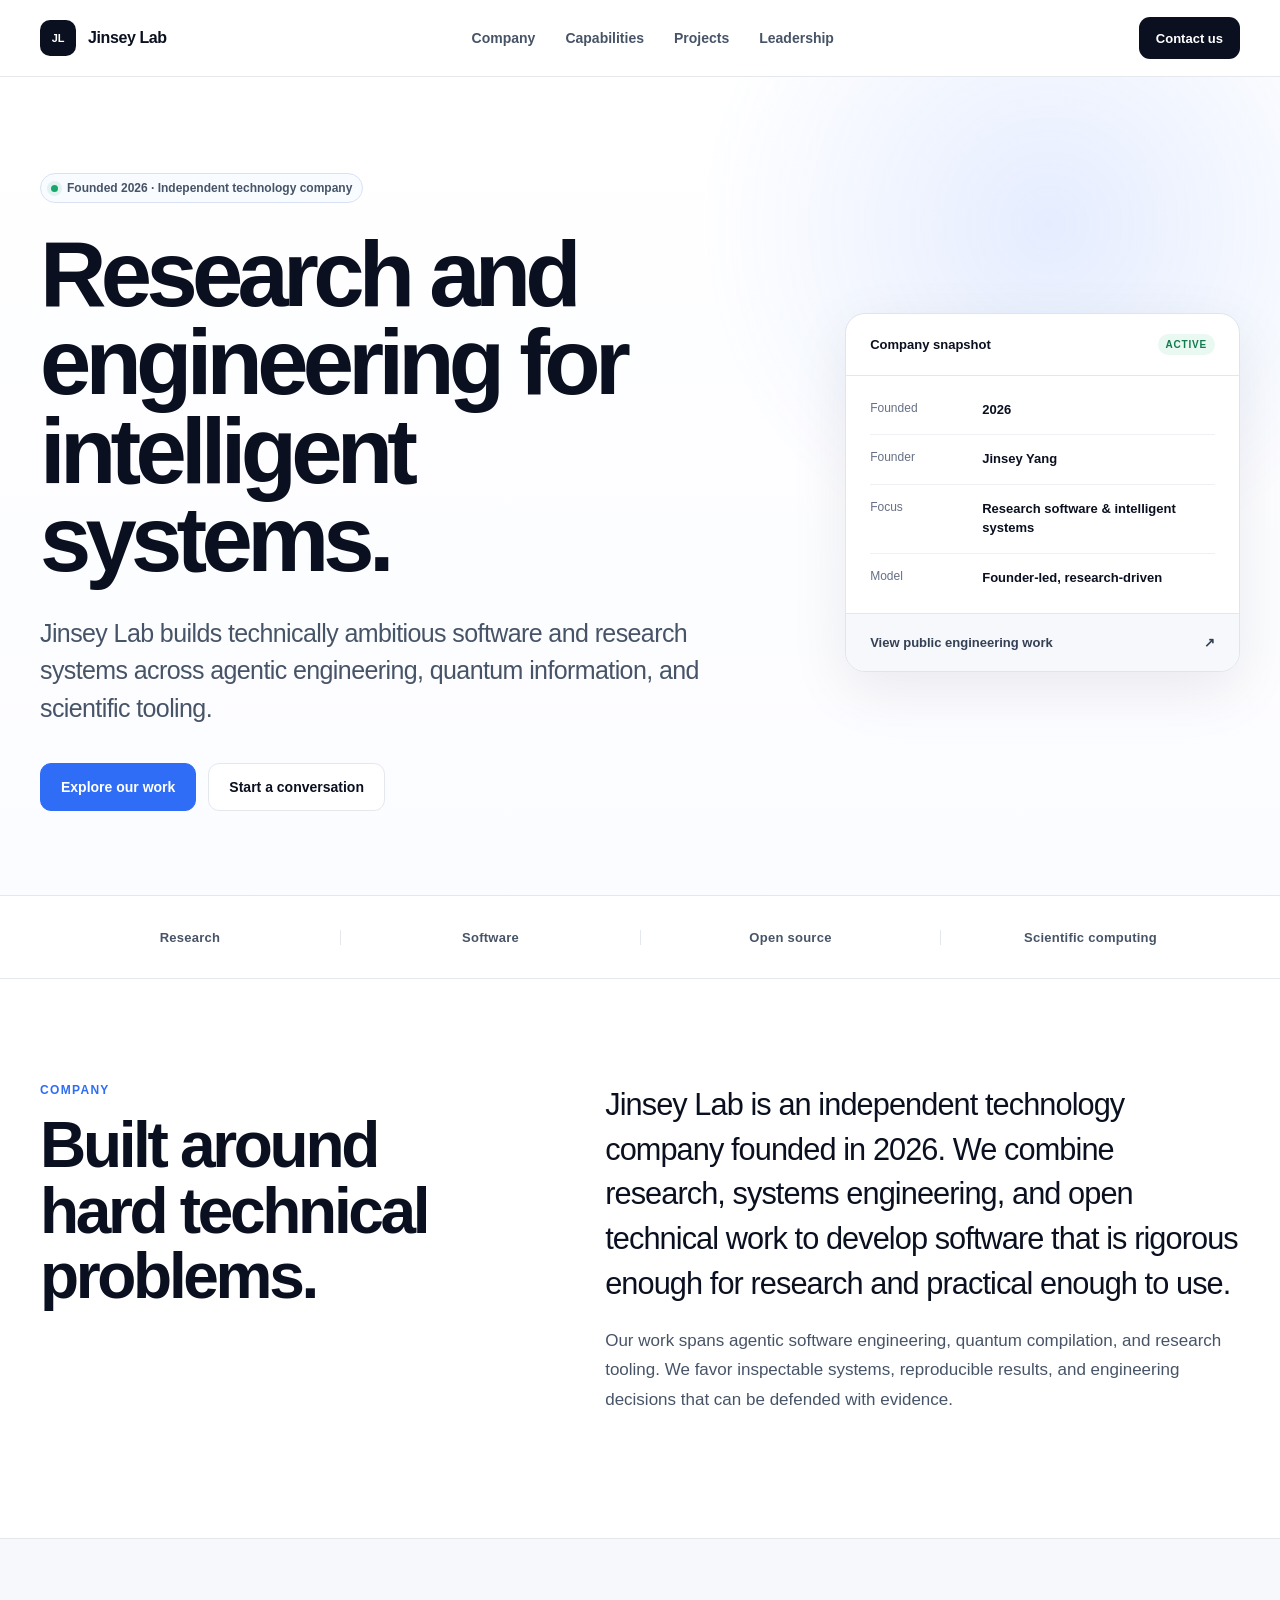
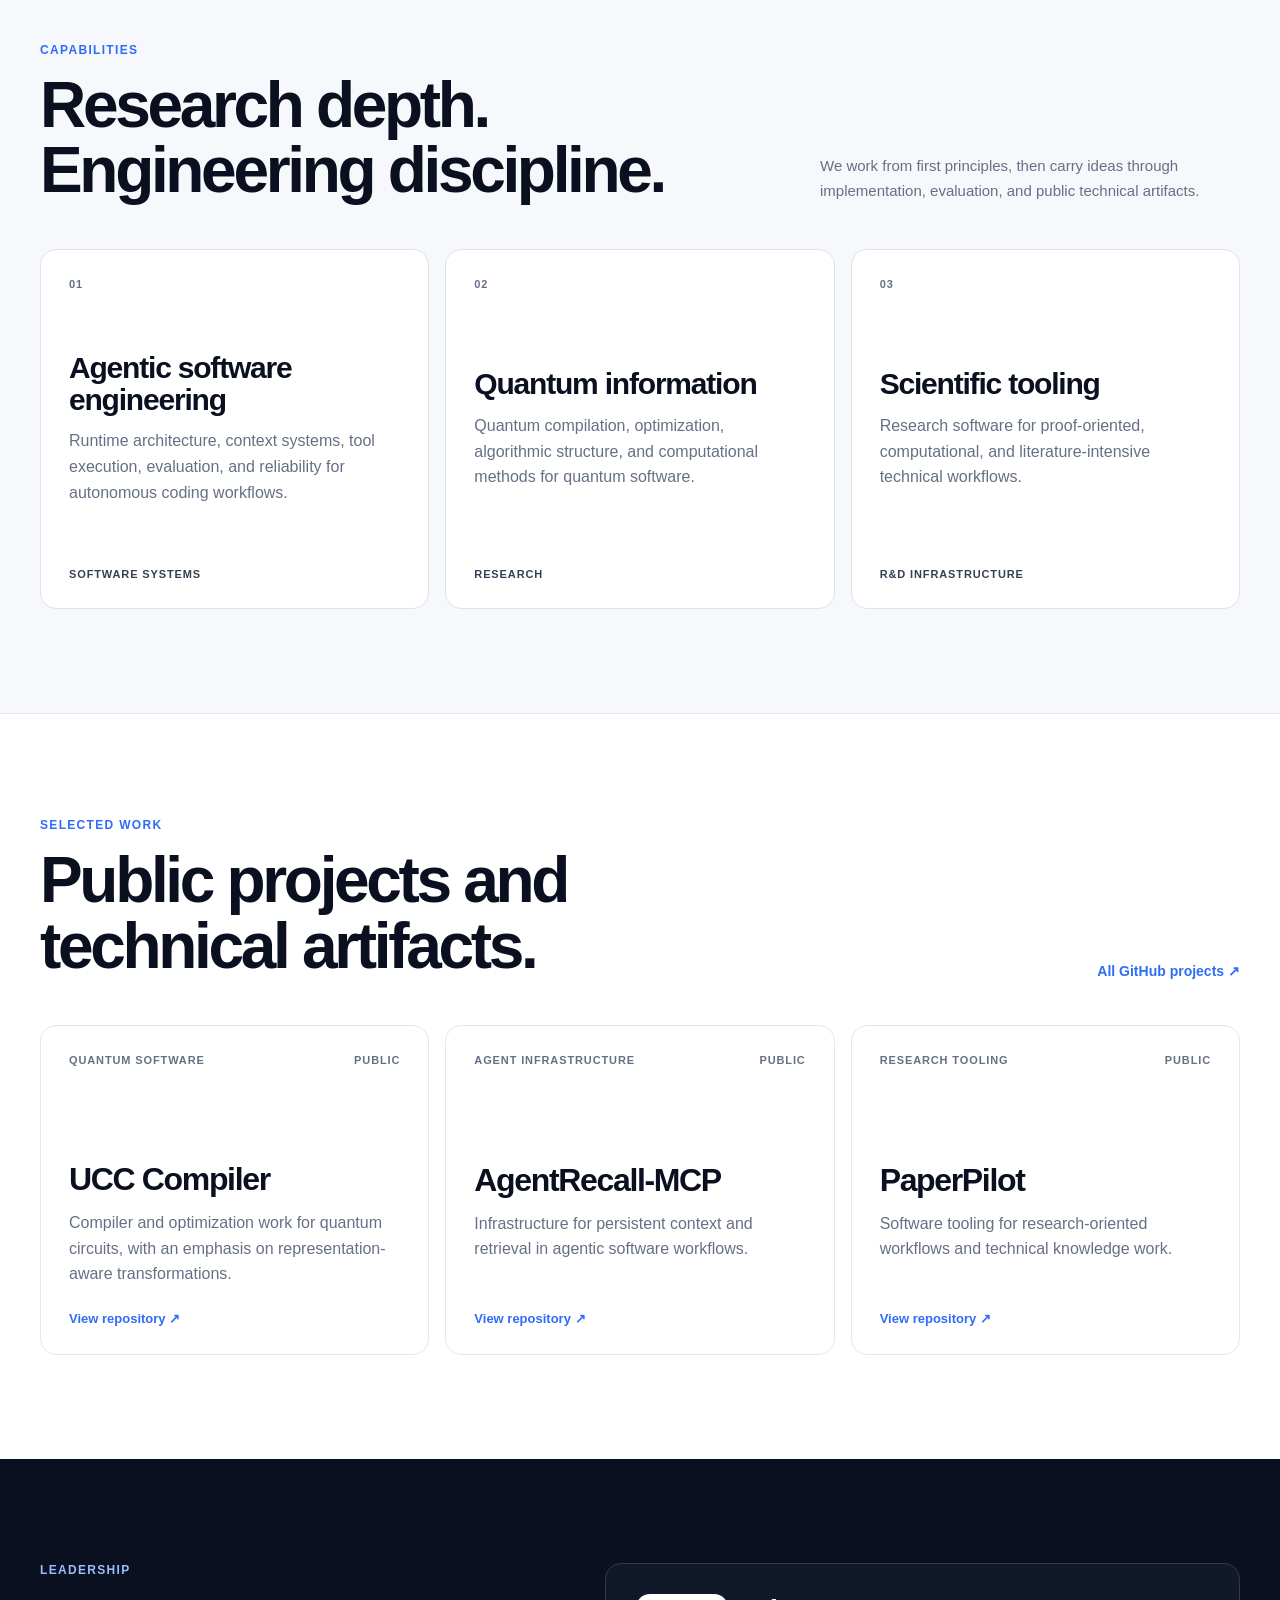
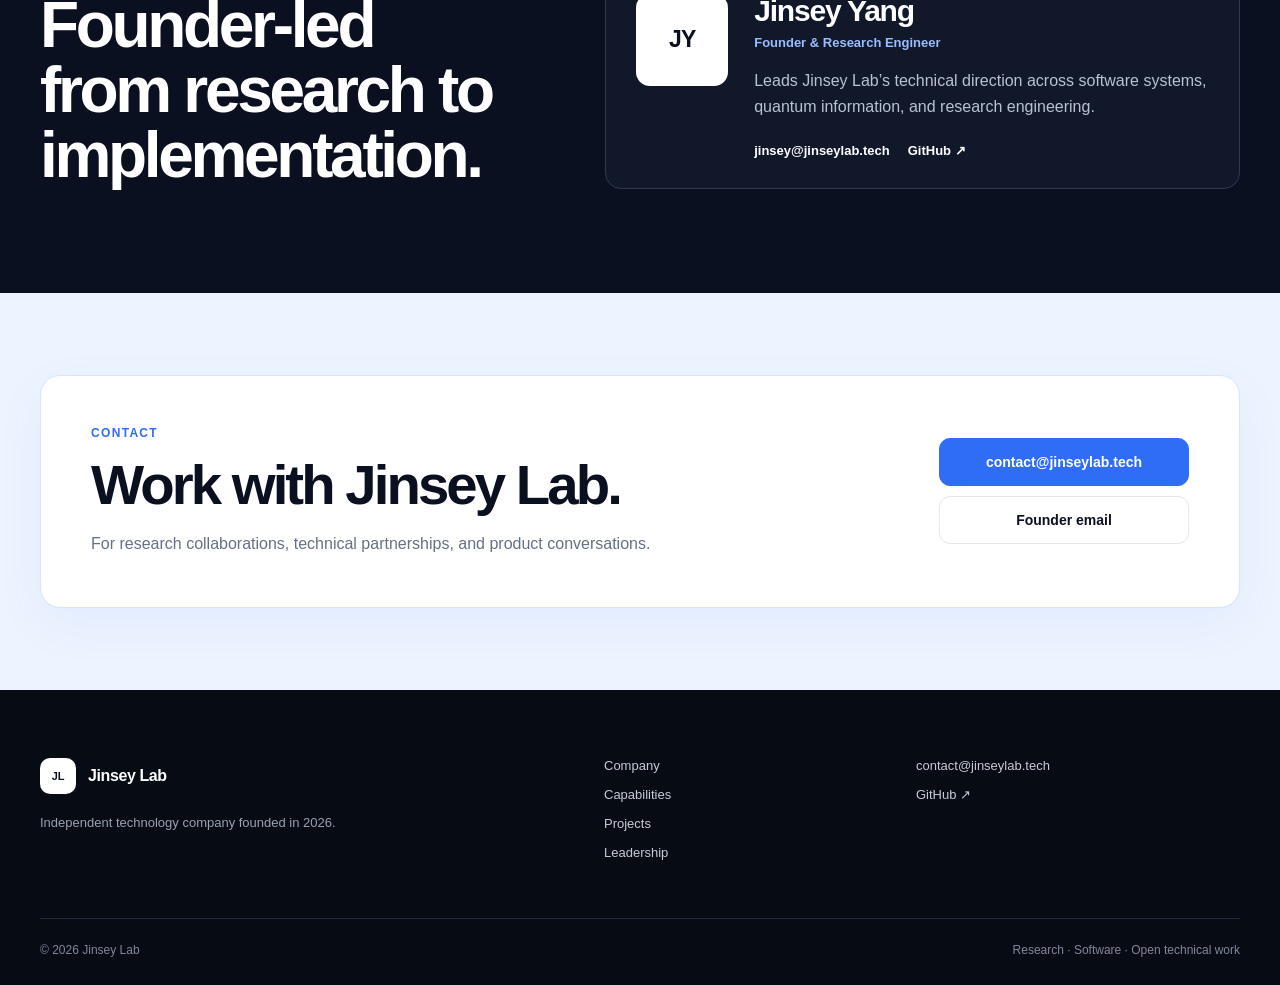
==== commit 2918ca9b: "Use versioned stylesheet to bypass stale browser cache" ====
--- a/docs/index.html
+++ b/docs/index.html
@@ -12,7 +12,7 @@
   <meta property="og:url" content="https://jinseylab.tech/" />
   <link rel="canonical" href="https://jinseylab.tech/" />
   <link rel="icon" href="./favicon.svg" type="image/svg+xml" />
-  <link rel="stylesheet" href="./styles.css" />
+  <link rel="stylesheet" href="./company-v2.css" />
   <script type="application/ld+json">
   {
     "@context": "https://schema.org",
--- a/docs/company-v2.css
+++ b/docs/company-v2.css
@@ -0,0 +1,866 @@
+:root {
+  --ink: #0b1020;
+  --ink-2: #182033;
+  --muted: #667085;
+  --muted-2: #98a2b3;
+  --line: #e4e7ec;
+  --line-dark: #2f3a52;
+  --paper: #ffffff;
+  --soft: #f6f8fb;
+  --soft-blue: #edf4ff;
+  --accent: #2f6df6;
+  --accent-dark: #1e56d8;
+  --success: #19a66b;
+  --max: 1200px;
+  --radius: 20px;
+  --shadow: 0 18px 60px rgba(11, 16, 32, 0.08);
+}
+
+* {
+  box-sizing: border-box;
+}
+
+html {
+  scroll-behavior: smooth;
+}
+
+body {
+  margin: 0;
+  color: var(--ink);
+  background: var(--paper);
+  font-family: Inter, ui-sans-serif, -apple-system, BlinkMacSystemFont, "Segoe UI", sans-serif;
+  -webkit-font-smoothing: antialiased;
+  text-rendering: optimizeLegibility;
+}
+
+a {
+  color: inherit;
+  text-decoration: none;
+}
+
+::selection {
+  background: #dbe8ff;
+  color: var(--ink);
+}
+
+.container,
+.nav-shell {
+  width: min(calc(100% - 48px), var(--max));
+  margin: 0 auto;
+}
+
+.site-header {
+  position: sticky;
+  top: 0;
+  z-index: 50;
+  border-bottom: 1px solid rgba(228, 231, 236, 0.92);
+  background: rgba(255, 255, 255, 0.92);
+  backdrop-filter: blur(18px);
+  -webkit-backdrop-filter: blur(18px);
+}
+
+.nav-shell {
+  min-height: 76px;
+  display: grid;
+  grid-template-columns: auto 1fr auto;
+  align-items: center;
+  gap: 42px;
+}
+
+.brand {
+  display: inline-flex;
+  align-items: center;
+  gap: 12px;
+  width: fit-content;
+}
+
+.brand-mark {
+  width: 36px;
+  height: 36px;
+  display: grid;
+  place-items: center;
+  border-radius: 10px;
+  background: var(--ink);
+  color: white;
+  font-size: 11px;
+  font-weight: 800;
+  letter-spacing: -0.02em;
+}
+
+.brand-text {
+  font-size: 16px;
+  font-weight: 760;
+  letter-spacing: -0.025em;
+}
+
+.nav {
+  display: flex;
+  justify-content: center;
+  align-items: center;
+  gap: 30px;
+}
+
+.nav a {
+  color: #475467;
+  font-size: 14px;
+  font-weight: 590;
+  transition: color 150ms ease;
+}
+
+.nav a:hover {
+  color: var(--ink);
+}
+
+.nav-cta {
+  display: inline-flex;
+  align-items: center;
+  justify-content: center;
+  min-height: 42px;
+  padding: 0 17px;
+  border-radius: 11px;
+  background: var(--ink);
+  color: white;
+  font-size: 13px;
+  font-weight: 700;
+  transition: transform 150ms ease, background 150ms ease;
+}
+
+.nav-cta:hover {
+  transform: translateY(-1px);
+  background: var(--ink-2);
+}
+
+.hero {
+  padding: 96px 0 84px;
+  background:
+    radial-gradient(circle at 82% 18%, rgba(47, 109, 246, 0.12), transparent 28%),
+    linear-gradient(180deg, #ffffff 0%, #fbfcff 100%);
+}
+
+.hero-grid {
+  display: grid;
+  grid-template-columns: minmax(0, 1.3fr) minmax(330px, 0.7fr);
+  align-items: center;
+  gap: 72px;
+}
+
+.status-row {
+  display: inline-flex;
+  align-items: center;
+  gap: 9px;
+  margin-bottom: 28px;
+  padding: 7px 10px;
+  border: 1px solid #d9e2f3;
+  border-radius: 999px;
+  background: #f8fbff;
+  color: #475467;
+  font-size: 12px;
+  font-weight: 650;
+}
+
+.status-dot {
+  width: 7px;
+  height: 7px;
+  border-radius: 50%;
+  background: var(--success);
+  box-shadow: 0 0 0 4px rgba(25, 166, 107, 0.1);
+}
+
+.hero h1 {
+  max-width: 860px;
+  margin: 0;
+  font-size: clamp(58px, 7.2vw, 98px);
+  line-height: 0.96;
+  letter-spacing: -0.062em;
+  font-weight: 760;
+}
+
+.hero-lede {
+  max-width: 760px;
+  margin: 30px 0 0;
+  color: #475467;
+  font-size: clamp(20px, 2.1vw, 25px);
+  line-height: 1.5;
+  letter-spacing: -0.024em;
+}
+
+.hero-actions {
+  display: flex;
+  flex-wrap: wrap;
+  gap: 12px;
+  margin-top: 36px;
+}
+
+.button {
+  min-height: 48px;
+  display: inline-flex;
+  align-items: center;
+  justify-content: center;
+  padding: 0 20px;
+  border: 1px solid var(--line);
+  border-radius: 11px;
+  font-size: 14px;
+  font-weight: 720;
+  transition: transform 150ms ease, background 150ms ease, border-color 150ms ease;
+}
+
+.button:hover {
+  transform: translateY(-1px);
+}
+
+.button-primary {
+  border-color: var(--accent);
+  background: var(--accent);
+  color: white;
+}
+
+.button-primary:hover {
+  background: var(--accent-dark);
+  border-color: var(--accent-dark);
+}
+
+.button-secondary {
+  background: white;
+  color: var(--ink);
+}
+
+.button-secondary:hover {
+  border-color: #c7ccd5;
+  background: #fafafa;
+}
+
+.company-card {
+  overflow: hidden;
+  border: 1px solid #dfe5ee;
+  border-radius: var(--radius);
+  background: white;
+  box-shadow: var(--shadow);
+}
+
+.company-card-head {
+  min-height: 62px;
+  display: flex;
+  align-items: center;
+  justify-content: space-between;
+  padding: 0 24px;
+  border-bottom: 1px solid var(--line);
+  font-size: 13px;
+  font-weight: 720;
+}
+
+.live-badge {
+  padding: 5px 8px;
+  border-radius: 999px;
+  background: #e9f8f1;
+  color: #137a50;
+  font-size: 10px;
+  font-weight: 800;
+  letter-spacing: 0.08em;
+}
+
+.snapshot-list {
+  margin: 0;
+  padding: 10px 24px;
+}
+
+.snapshot-list > div {
+  display: grid;
+  grid-template-columns: 92px 1fr;
+  gap: 20px;
+  padding: 15px 0;
+  border-bottom: 1px solid #eef0f3;
+}
+
+.snapshot-list > div:last-child {
+  border-bottom: 0;
+}
+
+.snapshot-list dt {
+  color: var(--muted);
+  font-size: 12px;
+}
+
+.snapshot-list dd {
+  margin: 0;
+  font-size: 13px;
+  font-weight: 650;
+  line-height: 1.45;
+}
+
+.card-link {
+  display: flex;
+  align-items: center;
+  justify-content: space-between;
+  min-height: 58px;
+  padding: 0 24px;
+  border-top: 1px solid var(--line);
+  background: var(--soft);
+  color: #344054;
+  font-size: 13px;
+  font-weight: 650;
+}
+
+.card-link:hover {
+  color: var(--accent);
+}
+
+.signal-strip {
+  border-top: 1px solid var(--line);
+  border-bottom: 1px solid var(--line);
+}
+
+.signal-grid {
+  min-height: 82px;
+  display: grid;
+  grid-template-columns: repeat(4, 1fr);
+  align-items: center;
+}
+
+.signal-grid span {
+  color: #475467;
+  font-size: 13px;
+  font-weight: 650;
+  text-align: center;
+  letter-spacing: 0.02em;
+}
+
+.signal-grid span + span {
+  border-left: 1px solid var(--line);
+}
+
+.section {
+  padding: 104px 0;
+}
+
+.section-soft {
+  background: var(--soft);
+  border-top: 1px solid var(--line);
+  border-bottom: 1px solid var(--line);
+}
+
+.two-column,
+.leadership-grid {
+  display: grid;
+  grid-template-columns: 0.85fr 1.15fr;
+  gap: 96px;
+}
+
+.eyebrow {
+  margin: 0 0 16px;
+  color: var(--accent);
+  font-size: 12px;
+  font-weight: 800;
+  letter-spacing: 0.11em;
+  text-transform: uppercase;
+}
+
+.section-intro h2,
+.section-heading h2,
+.leadership-grid h2,
+.contact-panel h2 {
+  margin: 0;
+  font-size: clamp(42px, 5vw, 66px);
+  line-height: 1.02;
+  letter-spacing: -0.052em;
+  font-weight: 740;
+}
+
+.company-copy {
+  max-width: 700px;
+}
+
+.company-copy p {
+  margin: 0 0 20px;
+  color: #475467;
+  font-size: 17px;
+  line-height: 1.72;
+}
+
+.company-copy .lead-copy {
+  color: var(--ink);
+  font-size: clamp(23px, 2.4vw, 31px);
+  line-height: 1.45;
+  letter-spacing: -0.03em;
+}
+
+.section-heading {
+  display: flex;
+  align-items: end;
+  justify-content: space-between;
+  gap: 60px;
+  margin-bottom: 46px;
+}
+
+.section-heading > div {
+  max-width: 760px;
+}
+
+.section-summary {
+  max-width: 420px;
+  margin: 0;
+  color: var(--muted);
+  font-size: 15px;
+  line-height: 1.65;
+}
+
+.capability-grid {
+  display: grid;
+  grid-template-columns: repeat(3, 1fr);
+  gap: 16px;
+}
+
+.capability-card {
+  min-height: 360px;
+  display: flex;
+  flex-direction: column;
+  justify-content: space-between;
+  padding: 28px;
+  border: 1px solid #dfe3ea;
+  border-radius: 16px;
+  background: white;
+  transition: transform 170ms ease, box-shadow 170ms ease, border-color 170ms ease;
+}
+
+.capability-card:hover {
+  transform: translateY(-4px);
+  border-color: #cfd7e4;
+  box-shadow: 0 18px 44px rgba(11, 16, 32, 0.07);
+}
+
+.card-index,
+.card-label,
+.project-meta {
+  color: var(--muted);
+  font-size: 11px;
+  font-weight: 760;
+  letter-spacing: 0.08em;
+  text-transform: uppercase;
+}
+
+.capability-card h3 {
+  margin: 0 0 13px;
+  font-size: 30px;
+  line-height: 1.05;
+  letter-spacing: -0.04em;
+}
+
+.capability-card p {
+  margin: 0;
+  color: #667085;
+  line-height: 1.62;
+}
+
+.card-label {
+  color: #344054;
+}
+
+.text-link {
+  flex: 0 0 auto;
+  color: var(--accent);
+  font-size: 14px;
+  font-weight: 700;
+}
+
+.text-link:hover {
+  text-decoration: underline;
+}
+
+.project-grid {
+  display: grid;
+  grid-template-columns: repeat(3, 1fr);
+  gap: 16px;
+}
+
+.project-card {
+  min-height: 330px;
+  display: flex;
+  flex-direction: column;
+  padding: 28px;
+  border: 1px solid var(--line);
+  border-radius: 16px;
+  background: white;
+  transition: transform 170ms ease, border-color 170ms ease, box-shadow 170ms ease;
+}
+
+.project-card:hover {
+  transform: translateY(-4px);
+  border-color: #cfd7e4;
+  box-shadow: 0 18px 44px rgba(11, 16, 32, 0.07);
+}
+
+.project-meta {
+  display: flex;
+  justify-content: space-between;
+  gap: 12px;
+}
+
+.project-card h3 {
+  margin: auto 0 12px;
+  font-size: 32px;
+  letter-spacing: -0.042em;
+}
+
+.project-card p {
+  min-height: 76px;
+  margin: 0 0 24px;
+  color: var(--muted);
+  line-height: 1.6;
+}
+
+.project-cta {
+  color: var(--accent);
+  font-size: 13px;
+  font-weight: 720;
+}
+
+.section-dark {
+  background: var(--ink);
+  color: white;
+}
+
+.eyebrow-light {
+  color: #9bbdff;
+}
+
+.leadership-grid {
+  align-items: start;
+}
+
+.leadership-grid h2 {
+  max-width: 650px;
+}
+
+.leader-card {
+  display: grid;
+  grid-template-columns: 92px 1fr;
+  gap: 26px;
+  padding: 30px;
+  border: 1px solid var(--line-dark);
+  border-radius: 16px;
+  background: #11182a;
+}
+
+.leader-avatar {
+  width: 92px;
+  height: 92px;
+  display: grid;
+  place-items: center;
+  border-radius: 14px;
+  background: white;
+  color: var(--ink);
+  font-size: 23px;
+  font-weight: 800;
+  letter-spacing: -0.04em;
+}
+
+.leader-card h3 {
+  margin: 0;
+  font-size: 30px;
+  letter-spacing: -0.04em;
+}
+
+.leader-role {
+  margin: 7px 0 18px;
+  color: #9bbdff;
+  font-size: 13px;
+  font-weight: 700;
+}
+
+.leader-copy {
+  max-width: 580px;
+  margin: 0;
+  color: #b9c2d2;
+  line-height: 1.65;
+}
+
+.leader-links {
+  display: flex;
+  flex-wrap: wrap;
+  gap: 18px;
+  margin-top: 22px;
+}
+
+.leader-links a {
+  color: white;
+  font-size: 13px;
+  font-weight: 690;
+}
+
+.leader-links a:hover {
+  color: #9bbdff;
+}
+
+.contact-section {
+  padding: 82px 0;
+  background: var(--soft-blue);
+}
+
+.contact-panel {
+  display: flex;
+  align-items: center;
+  justify-content: space-between;
+  gap: 50px;
+  padding: 50px;
+  border: 1px solid #d7e4fb;
+  border-radius: 20px;
+  background: white;
+  box-shadow: 0 16px 50px rgba(47, 109, 246, 0.06);
+}
+
+.contact-panel > div:first-child {
+  max-width: 680px;
+}
+
+.contact-panel h2 {
+  font-size: clamp(38px, 4.4vw, 58px);
+}
+
+.contact-panel p:not(.eyebrow) {
+  margin: 18px 0 0;
+  color: var(--muted);
+  font-size: 16px;
+  line-height: 1.6;
+}
+
+.contact-actions {
+  display: flex;
+  flex-direction: column;
+  align-items: stretch;
+  gap: 10px;
+  min-width: 250px;
+}
+
+.footer {
+  padding: 68px 0 28px;
+  background: #070b14;
+  color: white;
+}
+
+.footer-grid {
+  display: grid;
+  grid-template-columns: 1.4fr 0.7fr 0.9fr;
+  gap: 60px;
+  padding-bottom: 58px;
+}
+
+.footer-brand .brand-mark {
+  background: white;
+  color: var(--ink);
+}
+
+.footer-grid p {
+  max-width: 360px;
+  margin: 18px 0 0;
+  color: #98a2b3;
+  font-size: 13px;
+  line-height: 1.65;
+}
+
+.footer-links,
+.footer-contact {
+  display: flex;
+  flex-direction: column;
+  gap: 14px;
+}
+
+.footer-links a,
+.footer-contact a {
+  color: #c6cbd4;
+  font-size: 13px;
+}
+
+.footer-links a:hover,
+.footer-contact a:hover {
+  color: white;
+}
+
+.footer-bottom {
+  display: flex;
+  justify-content: space-between;
+  gap: 30px;
+  padding-top: 24px;
+  border-top: 1px solid #222b3c;
+  color: #7f899b;
+  font-size: 12px;
+}
+
+@media (max-width: 960px) {
+  .nav {
+    display: none;
+  }
+
+  .nav-shell {
+    grid-template-columns: 1fr auto;
+  }
+
+  .hero-grid,
+  .two-column,
+  .leadership-grid {
+    grid-template-columns: 1fr;
+    gap: 48px;
+  }
+
+  .hero {
+    padding-top: 72px;
+  }
+
+  .company-card {
+    max-width: 620px;
+  }
+
+  .capability-grid,
+  .project-grid {
+    grid-template-columns: 1fr;
+  }
+
+  .capability-card,
+  .project-card {
+    min-height: 280px;
+  }
+
+  .section-heading {
+    align-items: start;
+    flex-direction: column;
+    gap: 24px;
+  }
+
+  .signal-grid {
+    grid-template-columns: repeat(2, 1fr);
+  }
+
+  .signal-grid span {
+    padding: 17px 0;
+  }
+
+  .signal-grid span:nth-child(3) {
+    border-left: 0;
+    border-top: 1px solid var(--line);
+  }
+
+  .signal-grid span:nth-child(4) {
+    border-top: 1px solid var(--line);
+  }
+
+  .contact-panel {
+    align-items: flex-start;
+    flex-direction: column;
+  }
+
+  .contact-actions {
+    width: 100%;
+    min-width: 0;
+  }
+
+  .footer-grid {
+    grid-template-columns: 1fr 1fr;
+  }
+
+  .footer-grid > div:first-child {
+    grid-column: 1 / -1;
+  }
+}
+
+@media (max-width: 620px) {
+  .container,
+  .nav-shell {
+    width: min(calc(100% - 28px), var(--max));
+  }
+
+  .site-header {
+    position: static;
+  }
+
+  .nav-shell {
+    min-height: 68px;
+  }
+
+  .nav-cta {
+    min-height: 38px;
+    padding: 0 13px;
+  }
+
+  .hero {
+    padding: 62px 0 66px;
+  }
+
+  .hero h1 {
+    font-size: clamp(48px, 15vw, 68px);
+  }
+
+  .hero-lede {
+    font-size: 19px;
+  }
+
+  .hero-actions {
+    flex-direction: column;
+  }
+
+  .button {
+    width: 100%;
+  }
+
+  .snapshot-list > div {
+    grid-template-columns: 78px 1fr;
+  }
+
+  .section {
+    padding: 78px 0;
+  }
+
+  .section-intro h2,
+  .section-heading h2,
+  .leadership-grid h2,
+  .contact-panel h2 {
+    font-size: 42px;
+  }
+
+  .signal-grid {
+    grid-template-columns: 1fr;
+  }
+
+  .signal-grid span + span,
+  .signal-grid span:nth-child(3),
+  .signal-grid span:nth-child(4) {
+    border-left: 0;
+    border-top: 1px solid var(--line);
+  }
+
+  .leader-card {
+    grid-template-columns: 1fr;
+  }
+
+  .leader-avatar {
+    width: 72px;
+    height: 72px;
+  }
+
+  .contact-panel {
+    padding: 30px 22px;
+  }
+
+  .footer-grid {
+    grid-template-columns: 1fr;
+    gap: 34px;
+  }
+
+  .footer-grid > div:first-child {
+    grid-column: auto;
+  }
+
+  .footer-bottom {
+    flex-direction: column;
+    gap: 10px;
+  }
+}
+
+@media (prefers-reduced-motion: reduce) {
+  html {
+    scroll-behavior: auto;
+  }
+
+  *,
+  *::before,
+  *::after {
+    transition-duration: 0.01ms !important;
+  }
+}
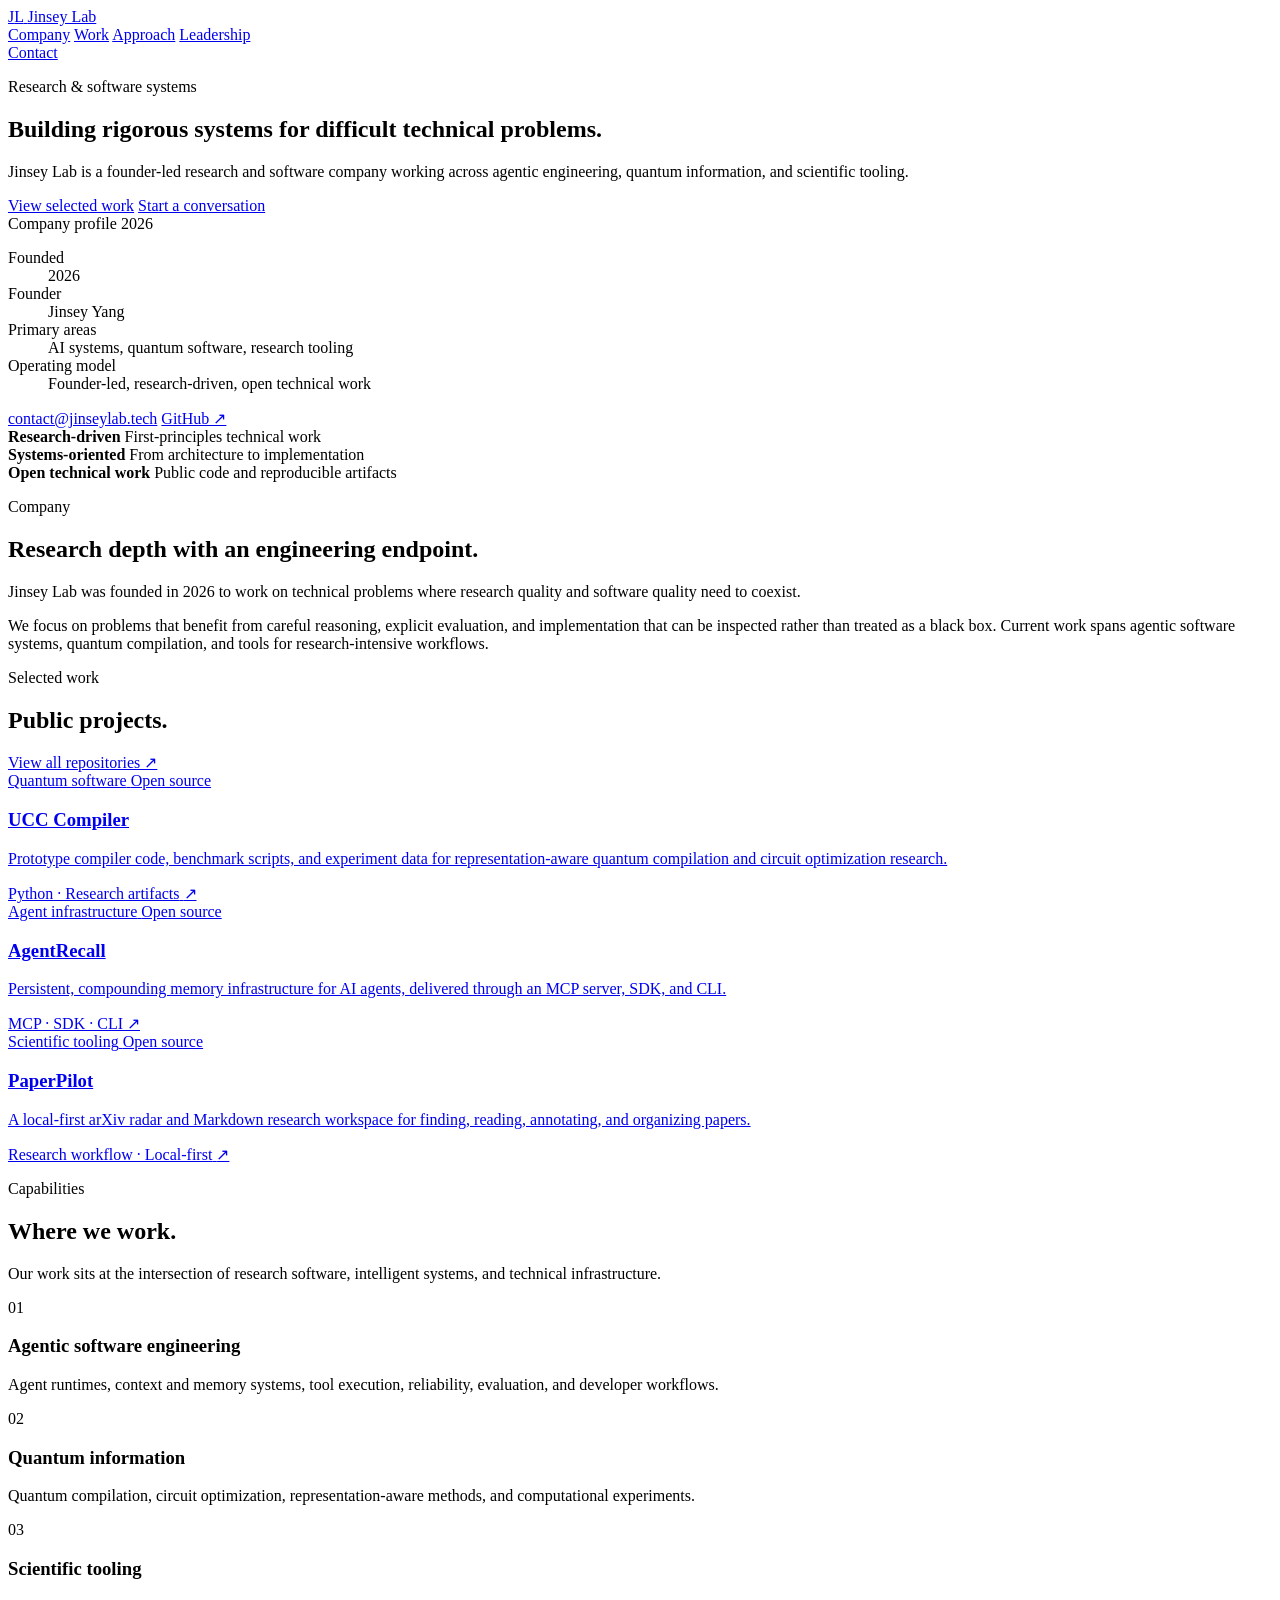
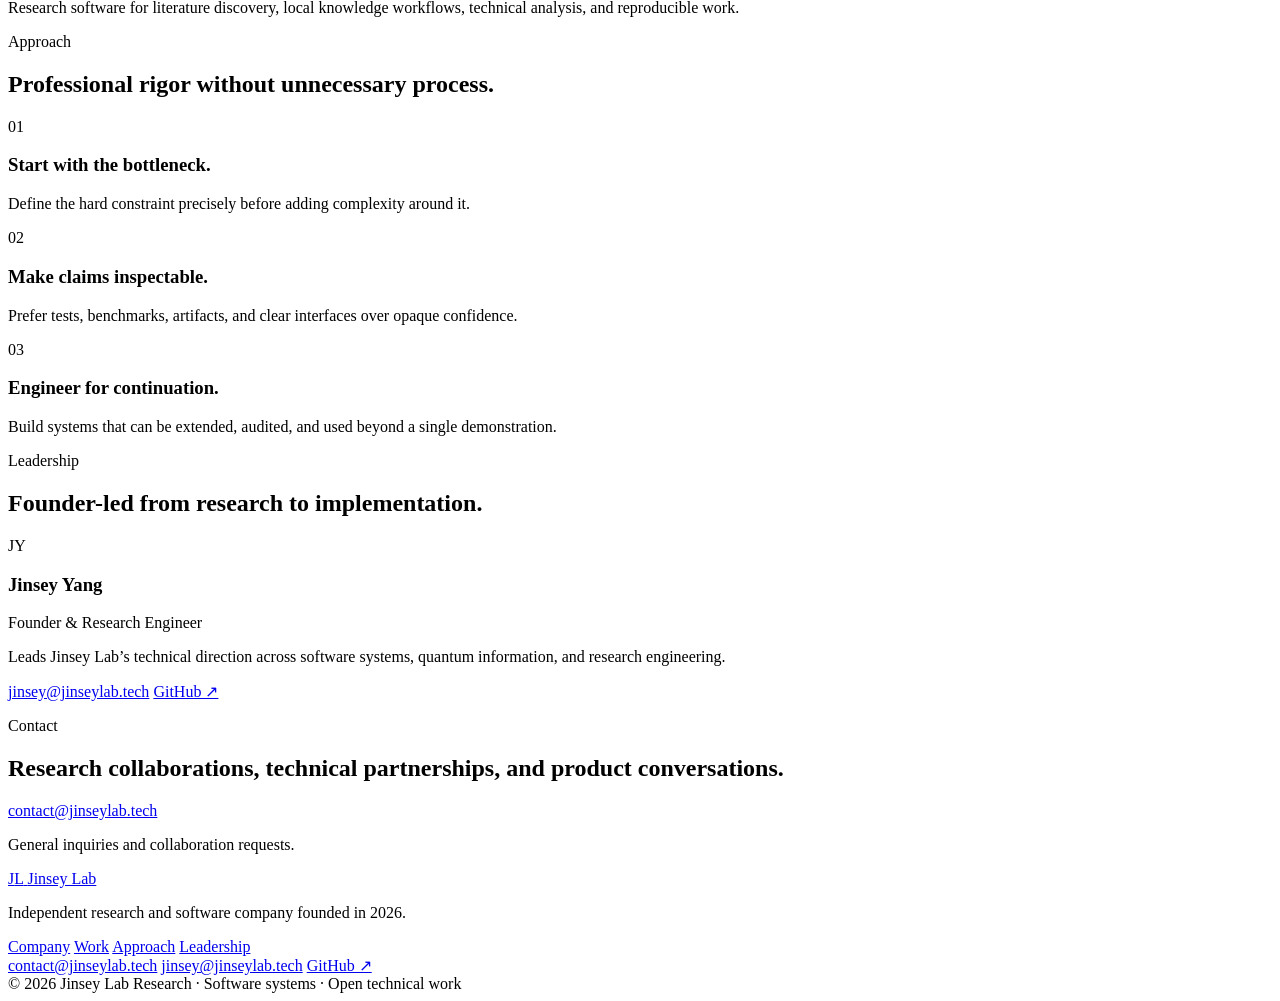
==== commit 28ebe179: "Refine Jinsey Lab into a professional company site" ====
--- a/docs/index.html
+++ b/docs/index.html
@@ -3,16 +3,19 @@
 <head>
   <meta charset="utf-8" />
   <meta name="viewport" content="width=device-width, initial-scale=1" />
-  <title>Jinsey Lab — Research & Software</title>
-  <meta name="description" content="Jinsey Lab is an independent technology company founded in 2026, building research and software systems across agentic engineering, quantum information, and scientific tooling." />
-  <meta name="theme-color" content="#0b1020" />
-  <meta property="og:title" content="Jinsey Lab — Research & Software" />
-  <meta property="og:description" content="Independent technology company building research and software systems across agentic engineering, quantum information, and scientific tooling." />
+  <title>Jinsey Lab — Research & Software Systems</title>
+  <meta name="description" content="Jinsey Lab is an independent research and software company founded in 2026, working across agentic software engineering, quantum information, and scientific tooling." />
+  <meta name="theme-color" content="#0d1321" />
+  <meta name="robots" content="index,follow" />
+  <meta property="og:site_name" content="Jinsey Lab" />
+  <meta property="og:title" content="Jinsey Lab — Research & Software Systems" />
+  <meta property="og:description" content="Research-driven software engineering across intelligent systems, quantum information, and scientific tooling." />
   <meta property="og:type" content="website" />
   <meta property="og:url" content="https://jinseylab.tech/" />
+  <meta name="twitter:card" content="summary" />
   <link rel="canonical" href="https://jinseylab.tech/" />
   <link rel="icon" href="./favicon.svg" type="image/svg+xml" />
-  <link rel="stylesheet" href="./company-v2.css" />
+  <link rel="stylesheet" href="./company-v3.css" />
   <script type="application/ld+json">
   {
     "@context": "https://schema.org",
@@ -20,67 +23,63 @@
     "name": "Jinsey Lab",
     "url": "https://jinseylab.tech/",
     "foundingDate": "2026",
-    "description": "Independent technology company working across agentic software engineering, quantum information, and scientific tooling.",
+    "description": "Independent research and software company working across agentic software engineering, quantum information, and scientific tooling.",
     "email": "contact@jinseylab.tech",
     "founder": {
       "@type": "Person",
       "name": "Jinsey Yang",
       "jobTitle": "Founder & Research Engineer"
     },
-    "sameAs": [
-      "https://github.com/OIerYangJZ"
-    ]
+    "sameAs": ["https://github.com/OIerYangJZ"]
   }
   </script>
 </head>
 
 <body>
   <header class="site-header">
-    <div class="nav-shell">
+    <div class="shell header-inner">
       <a class="brand" href="#top" aria-label="Jinsey Lab home">
-        <span class="brand-mark" aria-hidden="true">JL</span>
-        <span class="brand-text">Jinsey Lab</span>
+        <span class="brand-mark" aria-hidden="true">
+          <span class="brand-mark-j">J</span><span class="brand-mark-l">L</span>
+        </span>
+        <span class="brand-name">Jinsey Lab</span>
       </a>
 
       <nav class="nav" aria-label="Primary navigation">
         <a href="#company">Company</a>
-        <a href="#capabilities">Capabilities</a>
-        <a href="#projects">Projects</a>
+        <a href="#work">Work</a>
+        <a href="#approach">Approach</a>
         <a href="#leadership">Leadership</a>
       </nav>
 
-      <a class="nav-cta" href="mailto:contact@jinseylab.tech">Contact us</a>
+      <a class="header-cta" href="mailto:contact@jinseylab.tech">Contact</a>
     </div>
   </header>
 
   <main id="top">
     <section class="hero">
-      <div class="container hero-grid">
+      <div class="shell hero-layout">
         <div class="hero-copy">
-          <div class="status-row">
-            <span class="status-dot"></span>
-            <span>Founded 2026 · Independent technology company</span>
-          </div>
-
-          <h1>Research and engineering for intelligent systems.</h1>
-          <p class="hero-lede">
-            Jinsey Lab builds technically ambitious software and research systems across agentic engineering,
+          <p class="overline">Research & software systems</p>
+          <h1>Building rigorous systems for difficult technical problems.</h1>
+          <p class="hero-body">
+            Jinsey Lab is a founder-led research and software company working across agentic engineering,
             quantum information, and scientific tooling.
           </p>
 
           <div class="hero-actions">
-            <a class="button button-primary" href="#projects">Explore our work</a>
+            <a class="button button-primary" href="#work">View selected work</a>
             <a class="button button-secondary" href="mailto:contact@jinseylab.tech">Start a conversation</a>
           </div>
         </div>
 
-        <aside class="company-card" aria-label="Company snapshot">
-          <div class="company-card-head">
-            <span>Company snapshot</span>
-            <span class="live-badge">ACTIVE</span>
-          </div>
-
-          <dl class="snapshot-list">
+        <aside class="profile-panel" aria-label="Jinsey Lab company profile">
+          <div class="panel-heading">
+            <span>Company profile</span>
+            <span>2026</span>
+          </div>
+
+          <dl class="profile-list">
             <div>
               <dt>Founded</dt>
               <dd>2026</dd>
@@ -90,153 +89,203 @@
               <dd>Jinsey Yang</dd>
             </div>
             <div>
-              <dt>Focus</dt>
-              <dd>Research software & intelligent systems</dd>
-            </div>
-            <div>
-              <dt>Model</dt>
-              <dd>Founder-led, research-driven</dd>
+              <dt>Primary areas</dt>
+              <dd>AI systems, quantum software, research tooling</dd>
+            </div>
+            <div>
+              <dt>Operating model</dt>
+              <dd>Founder-led, research-driven, open technical work</dd>
             </div>
           </dl>
 
-          <a class="card-link" href="https://github.com/OIerYangJZ" target="_blank" rel="noreferrer">
-            View public engineering work <span>↗</span>
-          </a>
+          <div class="panel-footer">
+            <a href="mailto:contact@jinseylab.tech">contact@jinseylab.tech</a>
+            <a href="https://github.com/OIerYangJZ" target="_blank" rel="noreferrer">GitHub ↗</a>
+          </div>
         </aside>
       </div>
     </section>
 
-    <section class="signal-strip" aria-label="Company disciplines">
-      <div class="container signal-grid">
-        <span>Research</span>
-        <span>Software</span>
-        <span>Open source</span>
-        <span>Scientific computing</span>
+    <section class="credibility-bar" aria-label="Jinsey Lab operating focus">
+      <div class="shell credibility-grid">
+        <div>
+          <strong>Research-driven</strong>
+          <span>First-principles technical work</span>
+        </div>
+        <div>
+          <strong>Systems-oriented</strong>
+          <span>From architecture to implementation</span>
+        </div>
+        <div>
+          <strong>Open technical work</strong>
+          <span>Public code and reproducible artifacts</span>
+        </div>
       </div>
     </section>
 
     <section id="company" class="section">
-      <div class="container two-column">
-        <div class="section-intro">
-          <p class="eyebrow">Company</p>
-          <h2>Built around hard technical problems.</h2>
+      <div class="shell split-layout">
+        <div class="section-kicker">
+          <p class="overline">Company</p>
+          <h2>Research depth with an engineering endpoint.</h2>
         </div>
 
         <div class="company-copy">
-          <p class="lead-copy">
-            Jinsey Lab is an independent technology company founded in 2026. We combine research, systems
-            engineering, and open technical work to develop software that is rigorous enough for research and
-            practical enough to use.
+          <p class="lead">
+            Jinsey Lab was founded in 2026 to work on technical problems where research quality and software quality
+            need to coexist.
           </p>
           <p>
-            Our work spans agentic software engineering, quantum compilation, and research tooling. We favor
-            inspectable systems, reproducible results, and engineering decisions that can be defended with
-            evidence.
+            We focus on problems that benefit from careful reasoning, explicit evaluation, and implementation that can
+            be inspected rather than treated as a black box. Current work spans agentic software systems, quantum
+            compilation, and tools for research-intensive workflows.
           </p>
         </div>
       </div>
     </section>
 
-    <section id="capabilities" class="section section-soft">
-      <div class="container">
-        <div class="section-heading">
+    <section id="work" class="section section-tint">
+      <div class="shell">
+        <div class="section-header">
           <div>
-            <p class="eyebrow">Capabilities</p>
-            <h2>Research depth. Engineering discipline.</h2>
-          </div>
-          <p class="section-summary">
-            We work from first principles, then carry ideas through implementation, evaluation, and public technical artifacts.
-          </p>
-        </div>
-
-        <div class="capability-grid">
-          <article class="capability-card">
-            <span class="card-index">01</span>
-            <div>
-              <h3>Agentic software engineering</h3>
-              <p>Runtime architecture, context systems, tool execution, evaluation, and reliability for autonomous coding workflows.</p>
-            </div>
-            <span class="card-label">SOFTWARE SYSTEMS</span>
-          </article>
-
-          <article class="capability-card">
-            <span class="card-index">02</span>
-            <div>
-              <h3>Quantum information</h3>
-              <p>Quantum compilation, optimization, algorithmic structure, and computational methods for quantum software.</p>
-            </div>
-            <span class="card-label">RESEARCH</span>
-          </article>
-
-          <article class="capability-card">
-            <span class="card-index">03</span>
-            <div>
-              <h3>Scientific tooling</h3>
-              <p>Research software for proof-oriented, computational, and literature-intensive technical workflows.</p>
-            </div>
-            <span class="card-label">R&D INFRASTRUCTURE</span>
-          </article>
-        </div>
-      </div>
-    </section>
-
-    <section id="projects" class="section">
-      <div class="container">
-        <div class="section-heading">
-          <div>
-            <p class="eyebrow">Selected work</p>
-            <h2>Public projects and technical artifacts.</h2>
-          </div>
-          <a class="text-link" href="https://github.com/OIerYangJZ" target="_blank" rel="noreferrer">All GitHub projects ↗</a>
+            <p class="overline">Selected work</p>
+            <h2>Public projects.</h2>
+          </div>
+          <a class="inline-link" href="https://github.com/OIerYangJZ" target="_blank" rel="noreferrer">View all repositories ↗</a>
         </div>
 
         <div class="project-grid">
           <a class="project-card" href="https://github.com/OIerYangJZ/ucc-compiler-for-UF" target="_blank" rel="noreferrer">
-            <div class="project-meta">
+            <div class="project-topline">
               <span>Quantum software</span>
-              <span>Public</span>
+              <span>Open source</span>
             </div>
             <h3>UCC Compiler</h3>
-            <p>Compiler and optimization work for quantum circuits, with an emphasis on representation-aware transformations.</p>
-            <span class="project-cta">View repository ↗</span>
+            <p>
+              Prototype compiler code, benchmark scripts, and experiment data for representation-aware quantum
+              compilation and circuit optimization research.
+            </p>
+            <div class="project-bottom">
+              <span>Python · Research artifacts</span>
+              <span>↗</span>
+            </div>
           </a>
 
           <a class="project-card" href="https://github.com/OIerYangJZ/AgentRecall-MCP" target="_blank" rel="noreferrer">
-            <div class="project-meta">
+            <div class="project-topline">
               <span>Agent infrastructure</span>
-              <span>Public</span>
-            </div>
-            <h3>AgentRecall-MCP</h3>
-            <p>Infrastructure for persistent context and retrieval in agentic software workflows.</p>
-            <span class="project-cta">View repository ↗</span>
+              <span>Open source</span>
+            </div>
+            <h3>AgentRecall</h3>
+            <p>
+              Persistent, compounding memory infrastructure for AI agents, delivered through an MCP server, SDK, and CLI.
+            </p>
+            <div class="project-bottom">
+              <span>MCP · SDK · CLI</span>
+              <span>↗</span>
+            </div>
           </a>
 
           <a class="project-card" href="https://github.com/OIerYangJZ/PaperPilot" target="_blank" rel="noreferrer">
-            <div class="project-meta">
-              <span>Research tooling</span>
-              <span>Public</span>
+            <div class="project-topline">
+              <span>Scientific tooling</span>
+              <span>Open source</span>
             </div>
             <h3>PaperPilot</h3>
-            <p>Software tooling for research-oriented workflows and technical knowledge work.</p>
-            <span class="project-cta">View repository ↗</span>
+            <p>
+              A local-first arXiv radar and Markdown research workspace for finding, reading, annotating, and organizing papers.
+            </p>
+            <div class="project-bottom">
+              <span>Research workflow · Local-first</span>
+              <span>↗</span>
+            </div>
           </a>
         </div>
       </div>
     </section>
 
-    <section id="leadership" class="section section-dark">
-      <div class="container leadership-grid">
-        <div>
-          <p class="eyebrow eyebrow-light">Leadership</p>
+    <section class="section">
+      <div class="shell">
+        <div class="section-header capability-header">
+          <div>
+            <p class="overline">Capabilities</p>
+            <h2>Where we work.</h2>
+          </div>
+          <p class="section-note">
+            Our work sits at the intersection of research software, intelligent systems, and technical infrastructure.
+          </p>
+        </div>
+
+        <div class="capability-list">
+          <article>
+            <span class="cap-number">01</span>
+            <div>
+              <h3>Agentic software engineering</h3>
+              <p>Agent runtimes, context and memory systems, tool execution, reliability, evaluation, and developer workflows.</p>
+            </div>
+          </article>
+
+          <article>
+            <span class="cap-number">02</span>
+            <div>
+              <h3>Quantum information</h3>
+              <p>Quantum compilation, circuit optimization, representation-aware methods, and computational experiments.</p>
+            </div>
+          </article>
+
+          <article>
+            <span class="cap-number">03</span>
+            <div>
+              <h3>Scientific tooling</h3>
+              <p>Research software for literature discovery, local knowledge workflows, technical analysis, and reproducible work.</p>
+            </div>
+          </article>
+        </div>
+      </div>
+    </section>
+
+    <section id="approach" class="section approach-section">
+      <div class="shell">
+        <div class="section-header">
+          <div>
+            <p class="overline overline-light">Approach</p>
+            <h2>Professional rigor without unnecessary process.</h2>
+          </div>
+        </div>
+
+        <div class="principle-grid">
+          <article>
+            <span>01</span>
+            <h3>Start with the bottleneck.</h3>
+            <p>Define the hard constraint precisely before adding complexity around it.</p>
+          </article>
+          <article>
+            <span>02</span>
+            <h3>Make claims inspectable.</h3>
+            <p>Prefer tests, benchmarks, artifacts, and clear interfaces over opaque confidence.</p>
+          </article>
+          <article>
+            <span>03</span>
+            <h3>Engineer for continuation.</h3>
+            <p>Build systems that can be extended, audited, and used beyond a single demonstration.</p>
+          </article>
+        </div>
+      </div>
+    </section>
+
+    <section id="leadership" class="section">
+      <div class="shell split-layout leadership-layout">
+        <div class="section-kicker">
+          <p class="overline">Leadership</p>
           <h2>Founder-led from research to implementation.</h2>
         </div>
 
-        <div class="leader-card">
-          <div class="leader-avatar" aria-hidden="true">JY</div>
+        <div class="leader-profile">
+          <div class="leader-monogram" aria-hidden="true">JY</div>
           <div>
             <h3>Jinsey Yang</h3>
-            <p class="leader-role">Founder & Research Engineer</p>
-            <p class="leader-copy">
+            <p class="leader-title">Founder & Research Engineer</p>
+            <p class="leader-text">
               Leads Jinsey Lab’s technical direction across software systems, quantum information, and research engineering.
             </p>
             <div class="leader-links">
@@ -248,48 +297,49 @@
       </div>
     </section>
 
-    <section id="contact" class="contact-section">
-      <div class="container contact-panel">
+    <section class="contact-section">
+      <div class="shell contact-card">
         <div>
-          <p class="eyebrow">Contact</p>
-          <h2>Work with Jinsey Lab.</h2>
-          <p>For research collaborations, technical partnerships, and product conversations.</p>
-        </div>
-
-        <div class="contact-actions">
+          <p class="overline">Contact</p>
+          <h2>Research collaborations, technical partnerships, and product conversations.</h2>
+        </div>
+        <div class="contact-side">
           <a class="button button-primary" href="mailto:contact@jinseylab.tech">contact@jinseylab.tech</a>
-          <a class="button button-secondary" href="mailto:jinsey@jinseylab.tech">Founder email</a>
+          <p>General inquiries and collaboration requests.</p>
         </div>
       </div>
     </section>
   </main>
 
   <footer class="footer">
-    <div class="container footer-grid">
+    <div class="shell footer-main">
       <div>
         <a class="brand footer-brand" href="#top">
-          <span class="brand-mark" aria-hidden="true">JL</span>
-          <span class="brand-text">Jinsey Lab</span>
+          <span class="brand-mark footer-mark" aria-hidden="true">
+            <span class="brand-mark-j">J</span><span class="brand-mark-l">L</span>
+          </span>
+          <span class="brand-name">Jinsey Lab</span>
         </a>
-        <p>Independent technology company founded in 2026.</p>
-      </div>
-
-      <div class="footer-links">
+        <p>Independent research and software company founded in 2026.</p>
+      </div>
+
+      <div class="footer-nav">
         <a href="#company">Company</a>
-        <a href="#capabilities">Capabilities</a>
-        <a href="#projects">Projects</a>
+        <a href="#work">Work</a>
+        <a href="#approach">Approach</a>
         <a href="#leadership">Leadership</a>
       </div>
 
-      <div class="footer-contact">
+      <div class="footer-nav">
         <a href="mailto:contact@jinseylab.tech">contact@jinseylab.tech</a>
+        <a href="mailto:jinsey@jinseylab.tech">jinsey@jinseylab.tech</a>
         <a href="https://github.com/OIerYangJZ" target="_blank" rel="noreferrer">GitHub ↗</a>
       </div>
     </div>
 
-    <div class="container footer-bottom">
+    <div class="shell footer-bottom">
       <span>© <span id="year">2026</span> Jinsey Lab</span>
-      <span>Research · Software · Open technical work</span>
+      <span>Research · Software systems · Open technical work</span>
     </div>
   </footer>
 
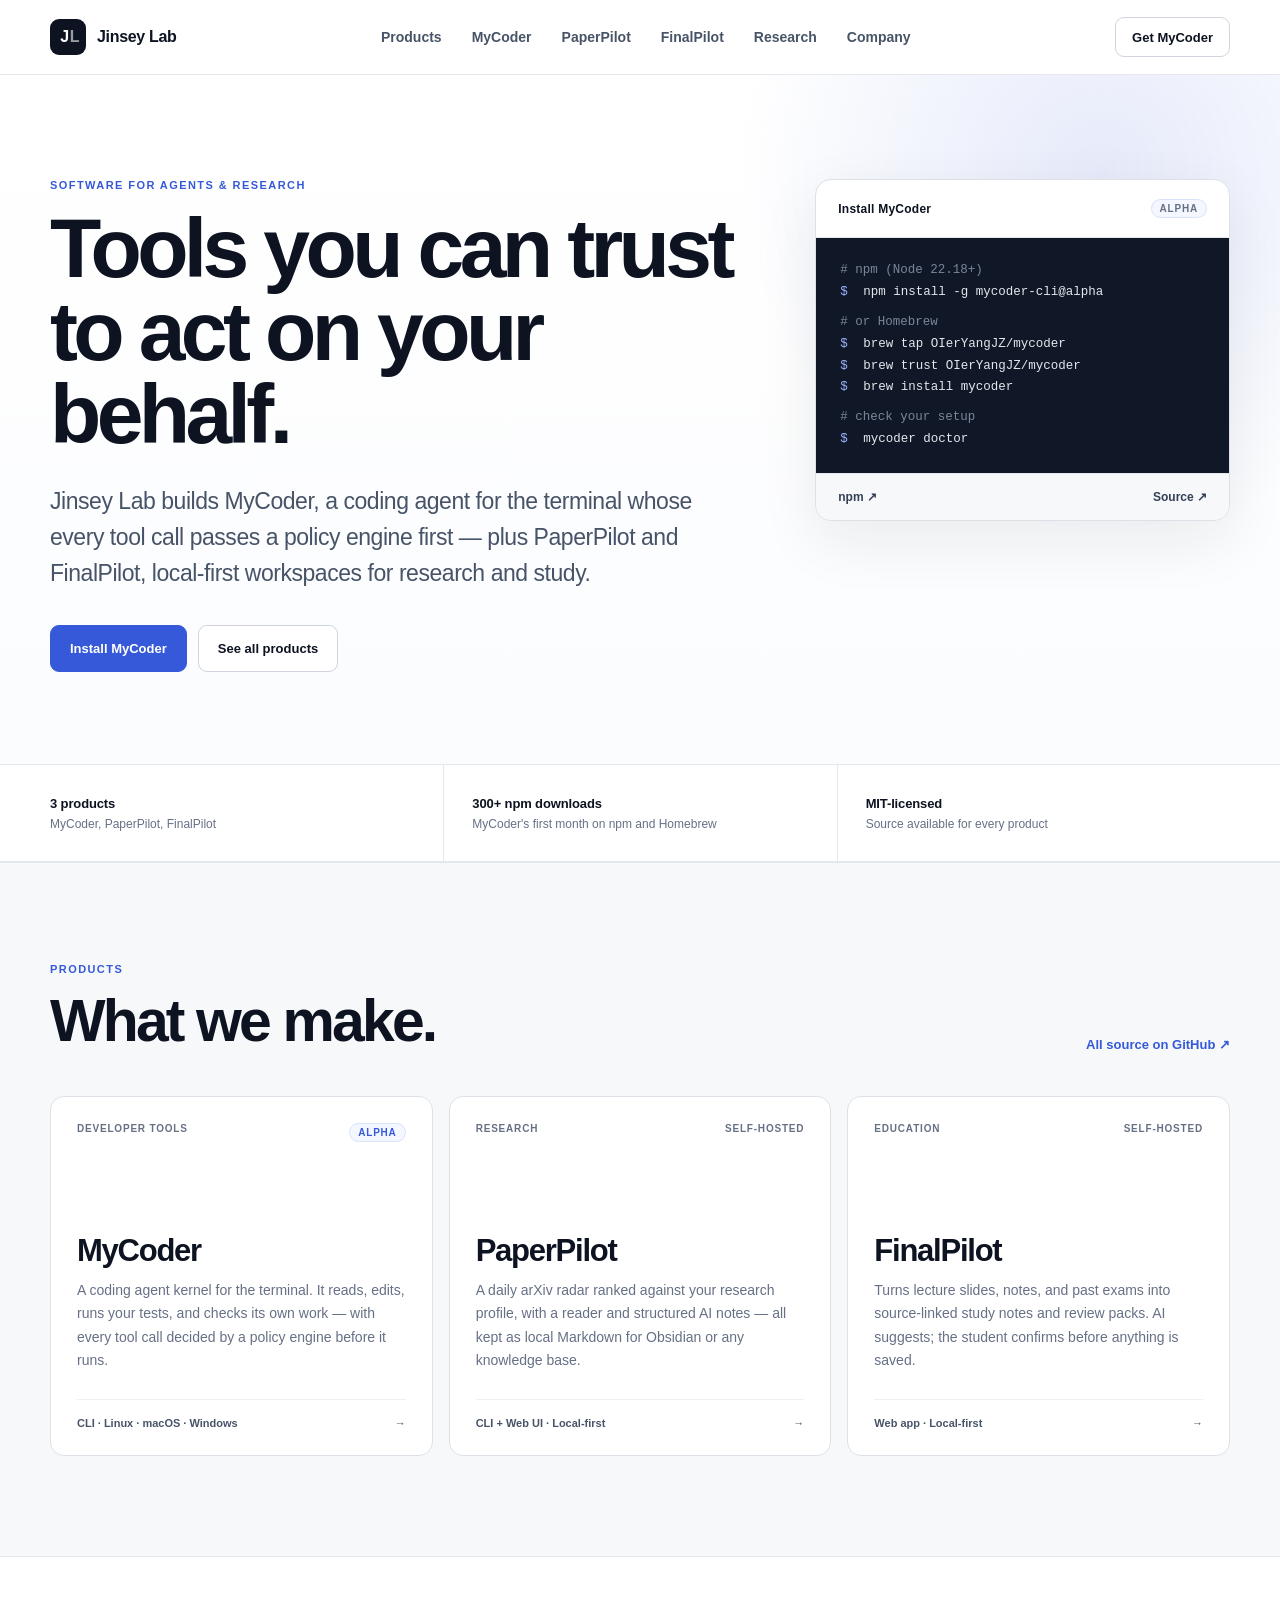
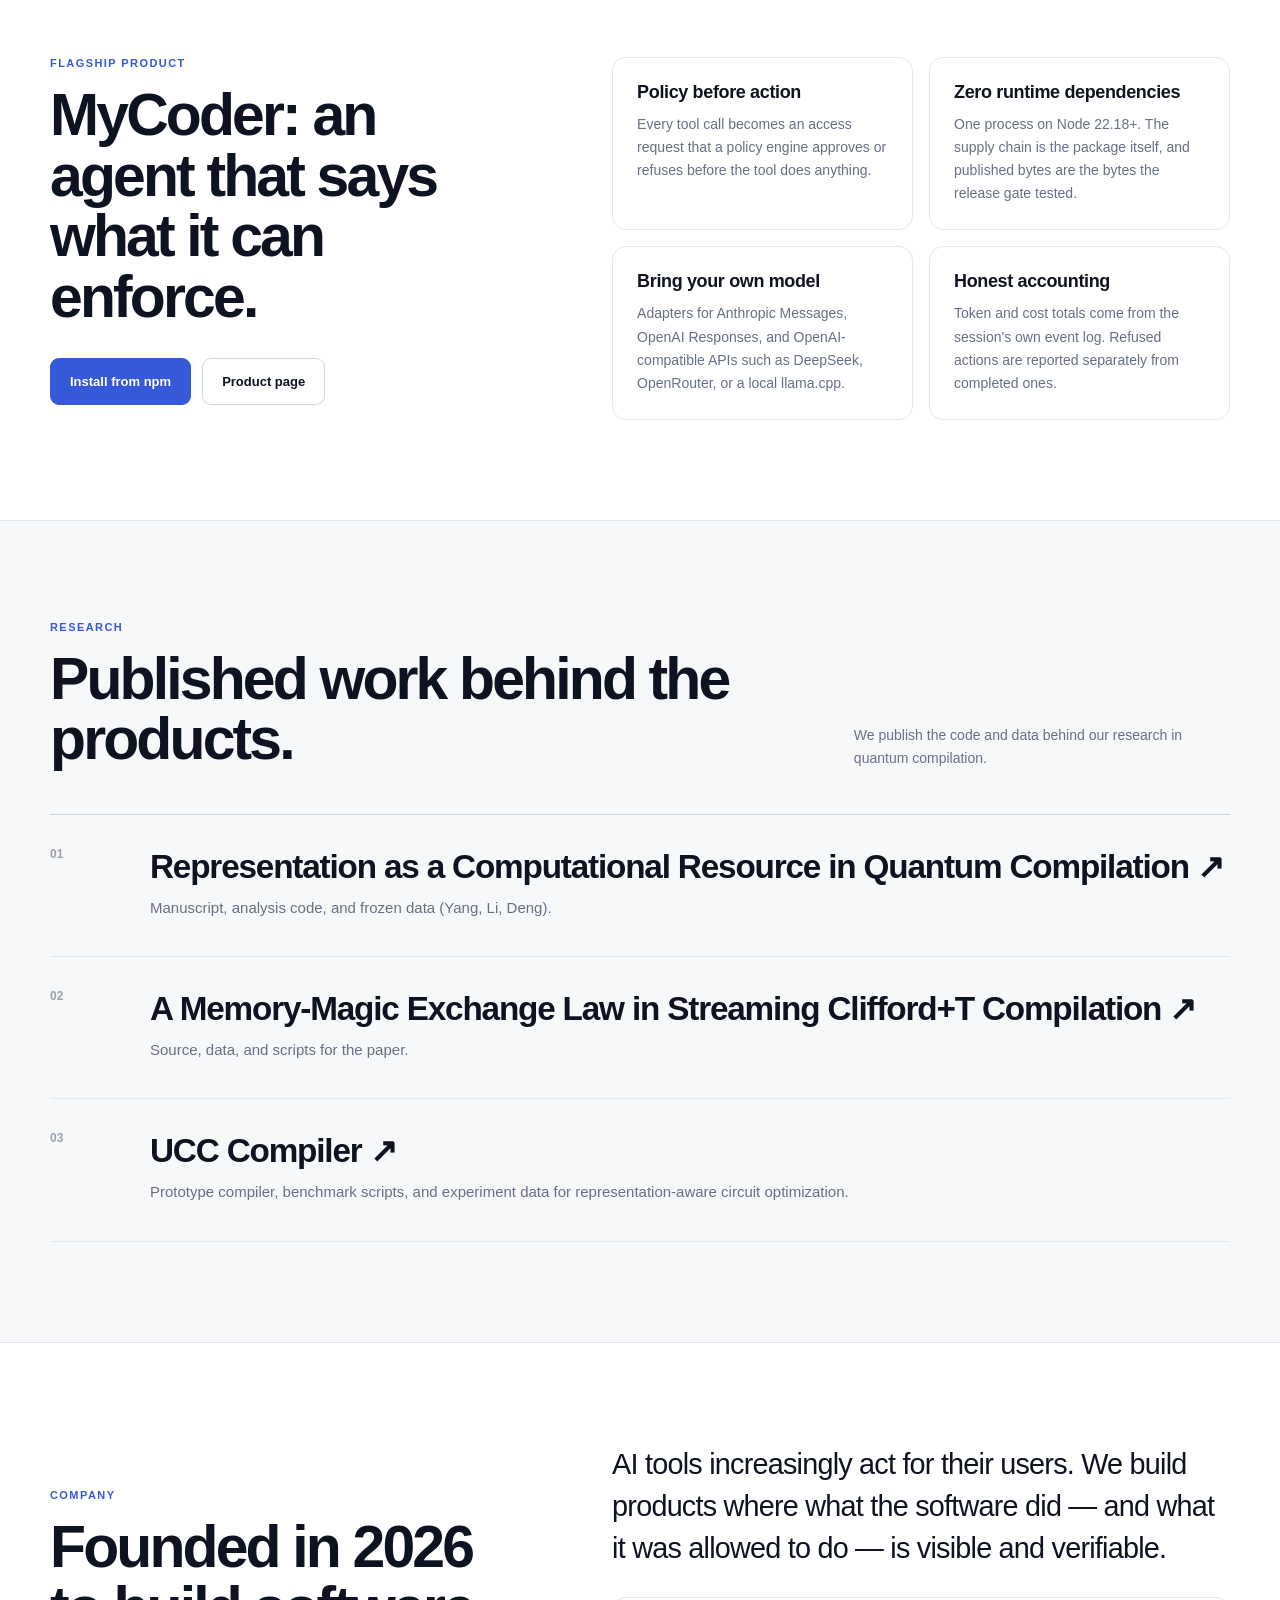
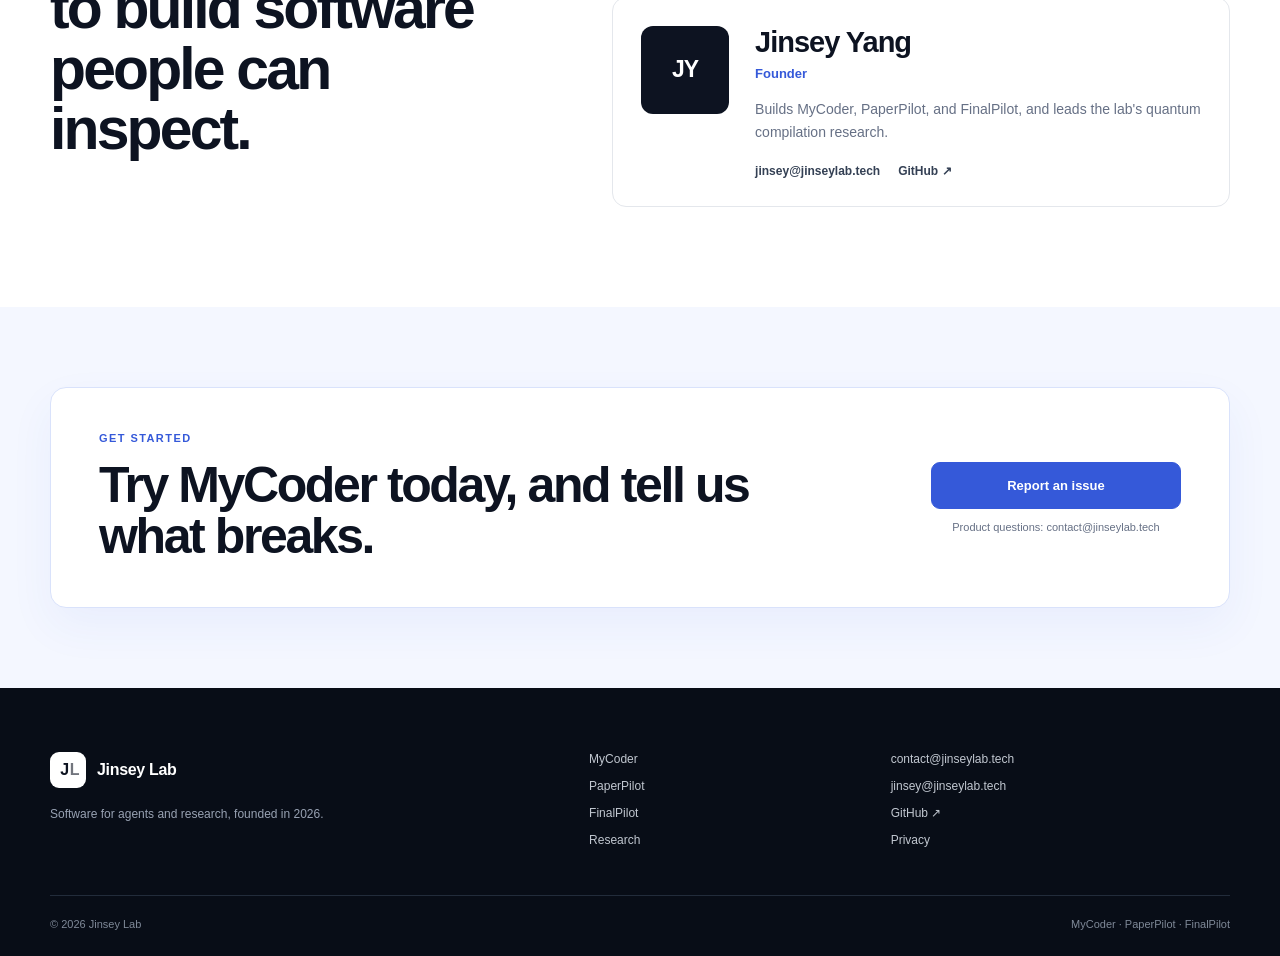
==== commit fbfda180: "Reposition site around products with dedicated product pages Make MyCoder, PaperPilot, and FinalPilo" ====
--- a/docs/index.html
+++ b/docs/index.html
@@ -3,13 +3,13 @@
 <head>
   <meta charset="utf-8" />
   <meta name="viewport" content="width=device-width, initial-scale=1" />
-  <title>Jinsey Lab — Research & Software Systems</title>
-  <meta name="description" content="Jinsey Lab is an independent research and software company founded in 2026, working across agentic software engineering, quantum information, and scientific tooling." />
+  <title>Jinsey Lab — MyCoder, PaperPilot & FinalPilot</title>
+  <meta name="description" content="Jinsey Lab builds developer and research software: MyCoder, a policy-enforced coding agent for the terminal; PaperPilot, a local-first arXiv radar; and FinalPilot, a local-first exam review workspace." />
   <meta name="theme-color" content="#0d1321" />
   <meta name="robots" content="index,follow" />
   <meta property="og:site_name" content="Jinsey Lab" />
-  <meta property="og:title" content="Jinsey Lab — Research & Software Systems" />
-  <meta property="og:description" content="Research-driven software engineering across intelligent systems, quantum information, and scientific tooling." />
+  <meta property="og:title" content="Jinsey Lab — MyCoder, PaperPilot & FinalPilot" />
+  <meta property="og:description" content="Software products for working with AI agents and research: MyCoder, PaperPilot, and FinalPilot." />
   <meta property="og:type" content="website" />
   <meta property="og:url" content="https://jinseylab.tech/" />
   <meta name="twitter:card" content="summary" />
@@ -19,18 +19,53 @@
   <script type="application/ld+json">
   {
     "@context": "https://schema.org",
-    "@type": "Organization",
-    "name": "Jinsey Lab",
-    "url": "https://jinseylab.tech/",
-    "foundingDate": "2026",
-    "description": "Independent research and software company working across agentic software engineering, quantum information, and scientific tooling.",
-    "email": "contact@jinseylab.tech",
-    "founder": {
-      "@type": "Person",
-      "name": "Jinsey Yang",
-      "jobTitle": "Founder & Research Engineer"
-    },
-    "sameAs": ["https://github.com/OIerYangJZ"]
+    "@graph": [
+      {
+        "@type": "Organization",
+        "@id": "https://jinseylab.tech/#org",
+        "name": "Jinsey Lab",
+        "url": "https://jinseylab.tech/",
+        "foundingDate": "2026",
+        "description": "Software company building MyCoder, PaperPilot, and FinalPilot: tools for working with AI agents and research.",
+        "email": "contact@jinseylab.tech",
+        "founder": {
+          "@type": "Person",
+          "name": "Jinsey Yang",
+          "jobTitle": "Founder"
+        },
+        "sameAs": ["https://github.com/OIerYangJZ"]
+      },
+      {
+        "@type": "SoftwareApplication",
+        "name": "MyCoder",
+        "applicationCategory": "DeveloperApplication",
+        "operatingSystem": "Linux, macOS, Windows",
+        "softwareVersion": "0.1.0-alpha.14",
+        "license": "https://opensource.org/licenses/MIT",
+        "url": "https://jinseylab.tech/mycoder/",
+        "downloadUrl": "https://www.npmjs.com/package/mycoder-cli",
+        "publisher": { "@id": "https://jinseylab.tech/#org" },
+        "offers": { "@type": "Offer", "price": "0", "priceCurrency": "USD" }
+      },
+      {
+        "@type": "SoftwareApplication",
+        "name": "PaperPilot",
+        "applicationCategory": "EducationalApplication",
+        "license": "https://opensource.org/licenses/MIT",
+        "url": "https://jinseylab.tech/paperpilot/",
+        "publisher": { "@id": "https://jinseylab.tech/#org" },
+        "offers": { "@type": "Offer", "price": "0", "priceCurrency": "USD" }
+      },
+      {
+        "@type": "SoftwareApplication",
+        "name": "FinalPilot",
+        "applicationCategory": "EducationalApplication",
+        "license": "https://opensource.org/licenses/MIT",
+        "url": "https://jinseylab.tech/finalpilot/",
+        "publisher": { "@id": "https://jinseylab.tech/#org" },
+        "offers": { "@type": "Offer", "price": "0", "priceCurrency": "USD" }
+      }
+    ]
   }
   </script>
 </head>
@@ -46,13 +81,15 @@
       </a>
 
       <nav class="nav" aria-label="Primary navigation">
+        <a href="#products">Products</a>
+        <a href="/mycoder/">MyCoder</a>
+        <a href="/paperpilot/">PaperPilot</a>
+        <a href="/finalpilot/">FinalPilot</a>
+        <a href="#research">Research</a>
         <a href="#company">Company</a>
-        <a href="#work">Work</a>
-        <a href="#approach">Approach</a>
-        <a href="#leadership">Leadership</a>
       </nav>
 
-      <a class="header-cta" href="mailto:contact@jinseylab.tech">Contact</a>
+      <a class="header-cta" href="#mycoder">Get MyCoder</a>
     </div>
   </header>
 
@@ -60,237 +97,228 @@
     <section class="hero">
       <div class="shell hero-layout">
         <div class="hero-copy">
-          <p class="overline">Research & software systems</p>
-          <h1>Building rigorous systems for difficult technical problems.</h1>
+          <p class="overline">Software for agents & research</p>
+          <h1>Tools you can trust to act on your behalf.</h1>
           <p class="hero-body">
-            Jinsey Lab is a founder-led research and software company working across agentic engineering,
-            quantum information, and scientific tooling.
+            Jinsey Lab builds MyCoder, a coding agent for the terminal whose every tool call passes a policy engine
+            first — plus PaperPilot and FinalPilot, local-first workspaces for research and study.
           </p>
 
           <div class="hero-actions">
-            <a class="button button-primary" href="#work">View selected work</a>
-            <a class="button button-secondary" href="mailto:contact@jinseylab.tech">Start a conversation</a>
-          </div>
-        </div>
-
-        <aside class="profile-panel" aria-label="Jinsey Lab company profile">
+            <a class="button button-primary" href="#mycoder">Install MyCoder</a>
+            <a class="button button-secondary" href="#products">See all products</a>
+          </div>
+        </div>
+
+        <aside class="profile-panel install-panel" aria-label="Install MyCoder">
           <div class="panel-heading">
-            <span>Company profile</span>
-            <span>2026</span>
-          </div>
-
-          <dl class="profile-list">
-            <div>
-              <dt>Founded</dt>
-              <dd>2026</dd>
-            </div>
-            <div>
-              <dt>Founder</dt>
-              <dd>Jinsey Yang</dd>
-            </div>
-            <div>
-              <dt>Primary areas</dt>
-              <dd>AI systems, quantum software, research tooling</dd>
-            </div>
-            <div>
-              <dt>Operating model</dt>
-              <dd>Founder-led, research-driven, open technical work</dd>
-            </div>
-          </dl>
+            <span>Install MyCoder</span>
+            <span class="status-badge">Alpha</span>
+          </div>
+
+          <div class="terminal">
+            <p class="terminal-comment"># npm (Node 22.18+)</p>
+            <p><span class="terminal-prompt">$</span> npm install -g mycoder-cli@alpha</p>
+            <p class="terminal-comment"># or Homebrew</p>
+            <p><span class="terminal-prompt">$</span> brew tap OIerYangJZ/mycoder</p>
+            <p><span class="terminal-prompt">$</span> brew trust OIerYangJZ/mycoder</p>
+            <p><span class="terminal-prompt">$</span> brew install mycoder</p>
+            <p class="terminal-comment"># check your setup</p>
+            <p><span class="terminal-prompt">$</span> mycoder doctor</p>
+          </div>
 
           <div class="panel-footer">
-            <a href="mailto:contact@jinseylab.tech">contact@jinseylab.tech</a>
-            <a href="https://github.com/OIerYangJZ" target="_blank" rel="noreferrer">GitHub ↗</a>
+            <a href="https://www.npmjs.com/package/mycoder-cli" target="_blank" rel="noreferrer">npm ↗</a>
+            <a href="https://github.com/OIerYangJZ/MyCoder" target="_blank" rel="noreferrer">Source ↗</a>
           </div>
         </aside>
       </div>
     </section>
 
-    <section class="credibility-bar" aria-label="Jinsey Lab operating focus">
+    <section class="credibility-bar" aria-label="Jinsey Lab at a glance">
       <div class="shell credibility-grid">
         <div>
-          <strong>Research-driven</strong>
-          <span>First-principles technical work</span>
-        </div>
-        <div>
-          <strong>Systems-oriented</strong>
-          <span>From architecture to implementation</span>
-        </div>
-        <div>
-          <strong>Open technical work</strong>
-          <span>Public code and reproducible artifacts</span>
-        </div>
-      </div>
-    </section>
-
-    <section id="company" class="section">
-      <div class="shell split-layout">
-        <div class="section-kicker">
-          <p class="overline">Company</p>
-          <h2>Research depth with an engineering endpoint.</h2>
-        </div>
-
-        <div class="company-copy">
-          <p class="lead">
-            Jinsey Lab was founded in 2026 to work on technical problems where research quality and software quality
-            need to coexist.
-          </p>
-          <p>
-            We focus on problems that benefit from careful reasoning, explicit evaluation, and implementation that can
-            be inspected rather than treated as a black box. Current work spans agentic software systems, quantum
-            compilation, and tools for research-intensive workflows.
-          </p>
-        </div>
-      </div>
-    </section>
-
-    <section id="work" class="section section-tint">
+          <strong>3 products</strong>
+          <span>MyCoder, PaperPilot, FinalPilot</span>
+        </div>
+        <div>
+          <strong>300+ npm downloads</strong>
+          <span>MyCoder's first month on npm and Homebrew</span>
+        </div>
+        <div>
+          <strong>MIT-licensed</strong>
+          <span>Source available for every product</span>
+        </div>
+      </div>
+    </section>
+
+    <section id="products" class="section section-tint">
       <div class="shell">
         <div class="section-header">
           <div>
-            <p class="overline">Selected work</p>
-            <h2>Public projects.</h2>
-          </div>
-          <a class="inline-link" href="https://github.com/OIerYangJZ" target="_blank" rel="noreferrer">View all repositories ↗</a>
+            <p class="overline">Products</p>
+            <h2>What we make.</h2>
+          </div>
+          <a class="inline-link" href="https://github.com/OIerYangJZ" target="_blank" rel="noreferrer">All source on GitHub ↗</a>
         </div>
 
         <div class="project-grid">
-          <a class="project-card" href="https://github.com/OIerYangJZ/ucc-compiler-for-UF" target="_blank" rel="noreferrer">
+          <a class="project-card" href="/mycoder/">
             <div class="project-topline">
-              <span>Quantum software</span>
-              <span>Open source</span>
-            </div>
-            <h3>UCC Compiler</h3>
+              <span>Developer tools</span>
+              <span class="status-badge">Alpha</span>
+            </div>
+            <h3>MyCoder</h3>
             <p>
-              Prototype compiler code, benchmark scripts, and experiment data for representation-aware quantum
-              compilation and circuit optimization research.
+              A coding agent kernel for the terminal. It reads, edits, runs your tests, and checks its own work —
+              with every tool call decided by a policy engine before it runs.
             </p>
             <div class="project-bottom">
-              <span>Python · Research artifacts</span>
-              <span>↗</span>
-            </div>
-          </a>
-
-          <a class="project-card" href="https://github.com/OIerYangJZ/AgentRecall-MCP" target="_blank" rel="noreferrer">
+              <span>CLI · Linux · macOS · Windows</span>
+              <span>→</span>
+            </div>
+          </a>
+
+          <a class="project-card" href="/paperpilot/">
             <div class="project-topline">
-              <span>Agent infrastructure</span>
-              <span>Open source</span>
-            </div>
-            <h3>AgentRecall</h3>
+              <span>Research</span>
+              <span>Self-hosted</span>
+            </div>
+            <h3>PaperPilot</h3>
             <p>
-              Persistent, compounding memory infrastructure for AI agents, delivered through an MCP server, SDK, and CLI.
+              A daily arXiv radar ranked against your research profile, with a reader and structured AI notes —
+              all kept as local Markdown for Obsidian or any knowledge base.
             </p>
             <div class="project-bottom">
-              <span>MCP · SDK · CLI</span>
-              <span>↗</span>
-            </div>
-          </a>
-
-          <a class="project-card" href="https://github.com/OIerYangJZ/PaperPilot" target="_blank" rel="noreferrer">
+              <span>CLI + Web UI · Local-first</span>
+              <span>→</span>
+            </div>
+          </a>
+
+          <a class="project-card" href="/finalpilot/">
             <div class="project-topline">
-              <span>Scientific tooling</span>
-              <span>Open source</span>
-            </div>
-            <h3>PaperPilot</h3>
+              <span>Education</span>
+              <span>Self-hosted</span>
+            </div>
+            <h3>FinalPilot</h3>
             <p>
-              A local-first arXiv radar and Markdown research workspace for finding, reading, annotating, and organizing papers.
+              Turns lecture slides, notes, and past exams into source-linked study notes and review packs. AI
+              suggests; the student confirms before anything is saved.
             </p>
             <div class="project-bottom">
-              <span>Research workflow · Local-first</span>
-              <span>↗</span>
-            </div>
-          </a>
-        </div>
-      </div>
-    </section>
-
-    <section class="section">
+              <span>Web app · Local-first</span>
+              <span>→</span>
+            </div>
+          </a>
+        </div>
+      </div>
+    </section>
+
+    <section id="mycoder" class="section">
+      <div class="shell split-layout">
+        <div class="section-kicker">
+          <p class="overline">Flagship product</p>
+          <h2>MyCoder: an agent that says what it can enforce.</h2>
+          <div class="hero-actions">
+            <a class="button button-primary" href="https://www.npmjs.com/package/mycoder-cli" target="_blank" rel="noreferrer">Install from npm</a>
+            <a class="button button-secondary" href="/mycoder/">Product page</a>
+          </div>
+        </div>
+
+        <div class="feature-list">
+          <article>
+            <h3>Policy before action</h3>
+            <p>Every tool call becomes an access request that a policy engine approves or refuses before the tool does anything.</p>
+          </article>
+          <article>
+            <h3>Zero runtime dependencies</h3>
+            <p>One process on Node 22.18+. The supply chain is the package itself, and published bytes are the bytes the release gate tested.</p>
+          </article>
+          <article>
+            <h3>Bring your own model</h3>
+            <p>Adapters for Anthropic Messages, OpenAI Responses, and OpenAI-compatible APIs such as DeepSeek, OpenRouter, or a local llama.cpp.</p>
+          </article>
+          <article>
+            <h3>Honest accounting</h3>
+            <p>Token and cost totals come from the session's own event log. Refused actions are reported separately from completed ones.</p>
+          </article>
+        </div>
+      </div>
+    </section>
+
+    <section id="research" class="section section-tint">
       <div class="shell">
         <div class="section-header capability-header">
           <div>
-            <p class="overline">Capabilities</p>
-            <h2>Where we work.</h2>
+            <p class="overline">Research</p>
+            <h2>Published work behind the products.</h2>
           </div>
           <p class="section-note">
-            Our work sits at the intersection of research software, intelligent systems, and technical infrastructure.
+            We publish the code and data behind our research in quantum compilation.
           </p>
         </div>
 
         <div class="capability-list">
-          <article>
-            <span class="cap-number">01</span>
-            <div>
-              <h3>Agentic software engineering</h3>
-              <p>Agent runtimes, context and memory systems, tool execution, reliability, evaluation, and developer workflows.</p>
-            </div>
-          </article>
-
-          <article>
-            <span class="cap-number">02</span>
-            <div>
-              <h3>Quantum information</h3>
-              <p>Quantum compilation, circuit optimization, representation-aware methods, and computational experiments.</p>
-            </div>
-          </article>
-
-          <article>
-            <span class="cap-number">03</span>
-            <div>
-              <h3>Scientific tooling</h3>
-              <p>Research software for literature discovery, local knowledge workflows, technical analysis, and reproducible work.</p>
-            </div>
-          </article>
-        </div>
-      </div>
-    </section>
-
-    <section id="approach" class="section approach-section">
-      <div class="shell">
-        <div class="section-header">
-          <div>
-            <p class="overline overline-light">Approach</p>
-            <h2>Professional rigor without unnecessary process.</h2>
-          </div>
-        </div>
-
-        <div class="principle-grid">
-          <article>
-            <span>01</span>
-            <h3>Start with the bottleneck.</h3>
-            <p>Define the hard constraint precisely before adding complexity around it.</p>
-          </article>
-          <article>
-            <span>02</span>
-            <h3>Make claims inspectable.</h3>
-            <p>Prefer tests, benchmarks, artifacts, and clear interfaces over opaque confidence.</p>
-          </article>
-          <article>
-            <span>03</span>
-            <h3>Engineer for continuation.</h3>
-            <p>Build systems that can be extended, audited, and used beyond a single demonstration.</p>
-          </article>
-        </div>
-      </div>
-    </section>
-
-    <section id="leadership" class="section">
+          <a href="https://github.com/OIerYangJZ/representation-as-resource" target="_blank" rel="noreferrer">
+            <article>
+              <span class="cap-number">01</span>
+              <div>
+                <h3>Representation as a Computational Resource in Quantum Compilation ↗</h3>
+                <p>Manuscript, analysis code, and frozen data (Yang, Li, Deng).</p>
+              </div>
+            </article>
+          </a>
+
+          <a href="https://github.com/OIerYangJZ/memory-magic-exchange-law" target="_blank" rel="noreferrer">
+            <article>
+              <span class="cap-number">02</span>
+              <div>
+                <h3>A Memory-Magic Exchange Law in Streaming Clifford+T Compilation ↗</h3>
+                <p>Source, data, and scripts for the paper.</p>
+              </div>
+            </article>
+          </a>
+
+          <a href="https://github.com/OIerYangJZ/ucc-compiler-for-UF" target="_blank" rel="noreferrer">
+            <article>
+              <span class="cap-number">03</span>
+              <div>
+                <h3>UCC Compiler ↗</h3>
+                <p>Prototype compiler, benchmark scripts, and experiment data for representation-aware circuit optimization.</p>
+              </div>
+            </article>
+          </a>
+        </div>
+      </div>
+    </section>
+
+    <section id="company" class="section">
       <div class="shell split-layout leadership-layout">
         <div class="section-kicker">
-          <p class="overline">Leadership</p>
-          <h2>Founder-led from research to implementation.</h2>
-        </div>
-
-        <div class="leader-profile">
-          <div class="leader-monogram" aria-hidden="true">JY</div>
-          <div>
-            <h3>Jinsey Yang</h3>
-            <p class="leader-title">Founder & Research Engineer</p>
-            <p class="leader-text">
-              Leads Jinsey Lab’s technical direction across software systems, quantum information, and research engineering.
+          <p class="overline">Company</p>
+          <h2>Founded in 2026 to build software people can inspect.</h2>
+        </div>
+
+        <div>
+          <div class="company-copy">
+            <p class="lead">
+              AI tools increasingly act for their users. We build products where what the software did — and what it
+              was allowed to do — is visible and verifiable.
             </p>
-            <div class="leader-links">
-              <a href="mailto:jinsey@jinseylab.tech">jinsey@jinseylab.tech</a>
-              <a href="https://github.com/OIerYangJZ" target="_blank" rel="noreferrer">GitHub ↗</a>
+          </div>
+
+          <div class="leader-profile">
+            <div class="leader-monogram" aria-hidden="true">JY</div>
+            <div>
+              <h3>Jinsey Yang</h3>
+              <p class="leader-title">Founder</p>
+              <p class="leader-text">
+                Builds MyCoder, PaperPilot, and FinalPilot, and leads the lab's quantum compilation research.
+              </p>
+              <div class="leader-links">
+                <a href="mailto:jinsey@jinseylab.tech">jinsey@jinseylab.tech</a>
+                <a href="https://github.com/OIerYangJZ" target="_blank" rel="noreferrer">GitHub ↗</a>
+              </div>
             </div>
           </div>
         </div>
@@ -300,12 +328,12 @@
     <section class="contact-section">
       <div class="shell contact-card">
         <div>
-          <p class="overline">Contact</p>
-          <h2>Research collaborations, technical partnerships, and product conversations.</h2>
+          <p class="overline">Get started</p>
+          <h2>Try MyCoder today, and tell us what breaks.</h2>
         </div>
         <div class="contact-side">
-          <a class="button button-primary" href="mailto:contact@jinseylab.tech">contact@jinseylab.tech</a>
-          <p>General inquiries and collaboration requests.</p>
+          <a class="button button-primary" href="https://github.com/OIerYangJZ/MyCoder/issues" target="_blank" rel="noreferrer">Report an issue</a>
+          <p>Product questions: <a href="mailto:contact@jinseylab.tech">contact@jinseylab.tech</a></p>
         </div>
       </div>
     </section>
@@ -320,26 +348,27 @@
           </span>
           <span class="brand-name">Jinsey Lab</span>
         </a>
-        <p>Independent research and software company founded in 2026.</p>
+        <p>Software for agents and research, founded in 2026.</p>
       </div>
 
       <div class="footer-nav">
-        <a href="#company">Company</a>
-        <a href="#work">Work</a>
-        <a href="#approach">Approach</a>
-        <a href="#leadership">Leadership</a>
+        <a href="/mycoder/">MyCoder</a>
+        <a href="/paperpilot/">PaperPilot</a>
+        <a href="/finalpilot/">FinalPilot</a>
+        <a href="#research">Research</a>
       </div>
 
       <div class="footer-nav">
         <a href="mailto:contact@jinseylab.tech">contact@jinseylab.tech</a>
         <a href="mailto:jinsey@jinseylab.tech">jinsey@jinseylab.tech</a>
         <a href="https://github.com/OIerYangJZ" target="_blank" rel="noreferrer">GitHub ↗</a>
+        <a href="/privacy/">Privacy</a>
       </div>
     </div>
 
     <div class="shell footer-bottom">
       <span>© <span id="year">2026</span> Jinsey Lab</span>
-      <span>Research · Software systems · Open technical work</span>
+      <span>MyCoder · PaperPilot · FinalPilot</span>
     </div>
   </footer>
 
--- a/docs/company-v3.css
+++ b/docs/company-v3.css
@@ -0,0 +1,1047 @@
+:root {
+  --ink: #0d1321;
+  --ink-soft: #273142;
+  --muted: #667085;
+  --muted-light: #98a2b3;
+  --line: #e4e7ec;
+  --line-strong: #d0d5dd;
+  --paper: #ffffff;
+  --tint: #f7f8fa;
+  --tint-blue: #f4f7ff;
+  --accent: #3559d9;
+  --accent-dark: #2747b8;
+  --dark: #101828;
+  --dark-soft: #182230;
+  --max: 1180px;
+  --radius: 16px;
+  --shadow: 0 20px 60px rgba(16, 24, 40, 0.08);
+}
+
+* {
+  box-sizing: border-box;
+}
+
+html {
+  scroll-behavior: smooth;
+}
+
+body {
+  margin: 0;
+  color: var(--ink);
+  background: var(--paper);
+  font-family: Inter, ui-sans-serif, -apple-system, BlinkMacSystemFont, "Segoe UI", sans-serif;
+  -webkit-font-smoothing: antialiased;
+  text-rendering: optimizeLegibility;
+}
+
+a {
+  color: inherit;
+  text-decoration: none;
+}
+
+::selection {
+  background: #dce5ff;
+  color: var(--ink);
+}
+
+.shell {
+  width: min(calc(100% - 48px), var(--max));
+  margin: 0 auto;
+}
+
+.site-header {
+  position: sticky;
+  top: 0;
+  z-index: 50;
+  border-bottom: 1px solid rgba(228, 231, 236, 0.92);
+  background: rgba(255, 255, 255, 0.94);
+  backdrop-filter: blur(14px);
+  -webkit-backdrop-filter: blur(14px);
+}
+
+.header-inner {
+  min-height: 74px;
+  display: grid;
+  grid-template-columns: auto 1fr auto;
+  align-items: center;
+  gap: 38px;
+}
+
+.brand {
+  display: inline-flex;
+  align-items: center;
+  gap: 11px;
+  width: fit-content;
+}
+
+.brand-mark {
+  position: relative;
+  width: 36px;
+  height: 36px;
+  display: grid;
+  place-items: center;
+  overflow: hidden;
+  border-radius: 9px;
+  background: var(--ink);
+  color: white;
+  font-weight: 800;
+  letter-spacing: -0.08em;
+}
+
+.brand-mark-j {
+  transform: translateX(-4px);
+}
+
+.brand-mark-l {
+  position: absolute;
+  transform: translateX(6px);
+  opacity: 0.58;
+}
+
+.brand-name {
+  font-size: 16px;
+  font-weight: 720;
+  letter-spacing: -0.02em;
+}
+
+.nav {
+  display: flex;
+  justify-content: center;
+  gap: 30px;
+}
+
+.nav a {
+  color: #475467;
+  font-size: 14px;
+  font-weight: 560;
+}
+
+.nav a:hover {
+  color: var(--ink);
+}
+
+.header-cta {
+  min-height: 40px;
+  display: inline-flex;
+  align-items: center;
+  justify-content: center;
+  padding: 0 16px;
+  border: 1px solid var(--line-strong);
+  border-radius: 9px;
+  color: var(--ink);
+  font-size: 13px;
+  font-weight: 680;
+  background: white;
+  transition: border-color 150ms ease, background 150ms ease;
+}
+
+.header-cta:hover {
+  border-color: #98a2b3;
+  background: var(--tint);
+}
+
+.hero {
+  padding: 104px 0 92px;
+  background:
+    radial-gradient(circle at 86% 14%, rgba(53, 89, 217, 0.12), transparent 29%),
+    linear-gradient(180deg, #ffffff 0%, #fbfcfe 100%);
+}
+
+.hero-layout {
+  display: grid;
+  grid-template-columns: minmax(0, 1.25fr) minmax(330px, 0.75fr);
+  align-items: start;
+  gap: 74px;
+}
+
+.overline {
+  margin: 0 0 16px;
+  color: var(--accent);
+  font-size: 11px;
+  font-weight: 800;
+  letter-spacing: 0.13em;
+  text-transform: uppercase;
+}
+
+.overline-light {
+  color: #9db2ff;
+}
+
+.hero h1 {
+  max-width: 800px;
+  margin: 0;
+  font-size: clamp(54px, 6.7vw, 84px);
+  line-height: 0.99;
+  letter-spacing: -0.055em;
+  font-weight: 750;
+}
+
+.hero-body {
+  max-width: 720px;
+  margin: 28px 0 0;
+  color: #475467;
+  font-size: clamp(19px, 2vw, 23px);
+  line-height: 1.55;
+  letter-spacing: -0.02em;
+}
+
+.hero-actions {
+  display: flex;
+  flex-wrap: wrap;
+  gap: 11px;
+  margin-top: 34px;
+}
+
+.button {
+  min-height: 47px;
+  display: inline-flex;
+  align-items: center;
+  justify-content: center;
+  padding: 0 19px;
+  border: 1px solid var(--line-strong);
+  border-radius: 9px;
+  font-size: 13px;
+  font-weight: 700;
+  transition: transform 150ms ease, background 150ms ease, border-color 150ms ease;
+}
+
+.button:hover {
+  transform: translateY(-1px);
+}
+
+.button-primary {
+  border-color: var(--accent);
+  background: var(--accent);
+  color: white;
+}
+
+.button-primary:hover {
+  border-color: var(--accent-dark);
+  background: var(--accent-dark);
+}
+
+.button-secondary {
+  background: white;
+}
+
+.button-secondary:hover {
+  border-color: #98a2b3;
+}
+
+.profile-panel {
+  overflow: hidden;
+  border: 1px solid #dce1e8;
+  border-radius: var(--radius);
+  background: white;
+  box-shadow: var(--shadow);
+}
+
+.panel-heading {
+  min-height: 58px;
+  display: flex;
+  align-items: center;
+  justify-content: space-between;
+  padding: 0 22px;
+  border-bottom: 1px solid var(--line);
+  font-size: 12px;
+  font-weight: 760;
+  letter-spacing: 0.02em;
+}
+
+.panel-heading span:last-child {
+  color: var(--muted);
+  font-variant-numeric: tabular-nums;
+}
+
+.profile-list {
+  margin: 0;
+  padding: 8px 22px;
+}
+
+.profile-list > div {
+  display: grid;
+  grid-template-columns: 100px 1fr;
+  gap: 18px;
+  padding: 15px 0;
+  border-bottom: 1px solid #eef0f3;
+}
+
+.profile-list > div:last-child {
+  border-bottom: 0;
+}
+
+.profile-list dt {
+  color: var(--muted);
+  font-size: 12px;
+}
+
+.profile-list dd {
+  margin: 0;
+  color: var(--ink-soft);
+  font-size: 13px;
+  font-weight: 620;
+  line-height: 1.48;
+}
+
+.panel-footer {
+  display: grid;
+  grid-template-columns: 1fr auto;
+  gap: 16px;
+  padding: 16px 22px;
+  border-top: 1px solid var(--line);
+  background: var(--tint);
+}
+
+.panel-footer a {
+  color: #344054;
+  font-size: 12px;
+  font-weight: 650;
+}
+
+.panel-footer a:hover {
+  color: var(--accent);
+}
+
+.credibility-bar {
+  border-top: 1px solid var(--line);
+  border-bottom: 1px solid var(--line);
+  background: white;
+}
+
+.credibility-grid {
+  display: grid;
+  grid-template-columns: repeat(3, 1fr);
+}
+
+.credibility-grid > div {
+  min-height: 96px;
+  display: flex;
+  flex-direction: column;
+  justify-content: center;
+  padding: 0 28px;
+}
+
+.credibility-grid > div:first-child {
+  padding-left: 0;
+}
+
+.credibility-grid > div + div {
+  border-left: 1px solid var(--line);
+}
+
+.credibility-grid strong {
+  margin-bottom: 6px;
+  font-size: 13px;
+  letter-spacing: -0.01em;
+}
+
+.credibility-grid span {
+  color: var(--muted);
+  font-size: 12px;
+}
+
+.section {
+  padding: 100px 0;
+}
+
+.section-tint {
+  border-top: 1px solid var(--line);
+  border-bottom: 1px solid var(--line);
+  background: var(--tint);
+}
+
+.split-layout {
+  display: grid;
+  grid-template-columns: 0.86fr 1.14fr;
+  gap: 96px;
+  align-items: start;
+}
+
+.section-kicker h2,
+.section-header h2,
+.contact-card h2 {
+  margin: 0;
+  font-size: clamp(40px, 4.6vw, 60px);
+  line-height: 1.03;
+  letter-spacing: -0.048em;
+  font-weight: 730;
+}
+
+.company-copy {
+  max-width: 700px;
+}
+
+.company-copy p {
+  margin: 0 0 20px;
+  color: #475467;
+  font-size: 16px;
+  line-height: 1.75;
+}
+
+.company-copy .lead {
+  color: var(--ink);
+  font-size: clamp(23px, 2.25vw, 29px);
+  line-height: 1.46;
+  letter-spacing: -0.027em;
+}
+
+.section-header {
+  display: flex;
+  align-items: end;
+  justify-content: space-between;
+  gap: 48px;
+  margin-bottom: 44px;
+}
+
+.section-header > div {
+  max-width: 760px;
+}
+
+.inline-link {
+  flex: 0 0 auto;
+  color: var(--accent);
+  font-size: 13px;
+  font-weight: 700;
+}
+
+.inline-link:hover {
+  text-decoration: underline;
+}
+
+.project-grid {
+  display: grid;
+  grid-template-columns: repeat(3, 1fr);
+  gap: 16px;
+}
+
+.project-card {
+  min-height: 360px;
+  display: flex;
+  flex-direction: column;
+  padding: 26px;
+  border: 1px solid #dde2e8;
+  border-radius: 14px;
+  background: white;
+  transition: transform 170ms ease, box-shadow 170ms ease, border-color 170ms ease;
+}
+
+.project-card:hover {
+  transform: translateY(-3px);
+  border-color: #cbd3dd;
+  box-shadow: 0 18px 44px rgba(16, 24, 40, 0.07);
+}
+
+.project-topline {
+  display: flex;
+  justify-content: space-between;
+  gap: 12px;
+  color: var(--muted);
+  font-size: 10px;
+  font-weight: 760;
+  letter-spacing: 0.08em;
+  text-transform: uppercase;
+}
+
+.project-card h3 {
+  margin: auto 0 12px;
+  font-size: 31px;
+  line-height: 1.04;
+  letter-spacing: -0.04em;
+}
+
+.project-card p {
+  min-height: 96px;
+  margin: 0 0 24px;
+  color: var(--muted);
+  font-size: 14px;
+  line-height: 1.66;
+}
+
+.project-bottom {
+  display: flex;
+  justify-content: space-between;
+  gap: 14px;
+  padding-top: 17px;
+  border-top: 1px solid #eef0f3;
+  color: #475467;
+  font-size: 11px;
+  font-weight: 650;
+}
+
+.capability-header {
+  align-items: end;
+}
+
+.section-note {
+  max-width: 410px;
+  margin: 0;
+  color: var(--muted);
+  font-size: 14px;
+  line-height: 1.65;
+}
+
+.capability-list {
+  border-top: 1px solid var(--line-strong);
+}
+
+.capability-list article {
+  display: grid;
+  grid-template-columns: 74px 1fr;
+  gap: 26px;
+  padding: 32px 0 36px;
+  border-bottom: 1px solid var(--line);
+}
+
+.cap-number {
+  color: var(--muted-light);
+  font-size: 12px;
+  font-weight: 700;
+}
+
+.capability-list h3 {
+  margin: 0 0 9px;
+  font-size: clamp(25px, 2.6vw, 34px);
+  letter-spacing: -0.035em;
+}
+
+.capability-list p {
+  max-width: 790px;
+  margin: 0;
+  color: var(--muted);
+  font-size: 15px;
+  line-height: 1.68;
+}
+
+.approach-section {
+  background: var(--dark);
+  color: white;
+}
+
+.approach-section .section-header {
+  margin-bottom: 48px;
+}
+
+.approach-section .section-header h2 {
+  max-width: 760px;
+}
+
+.principle-grid {
+  display: grid;
+  grid-template-columns: repeat(3, 1fr);
+  gap: 1px;
+  overflow: hidden;
+  border: 1px solid #2c384b;
+  border-radius: 14px;
+  background: #2c384b;
+}
+
+.principle-grid article {
+  min-height: 260px;
+  padding: 28px;
+  background: var(--dark-soft);
+}
+
+.principle-grid article > span {
+  color: #9db2ff;
+  font-size: 11px;
+  font-weight: 760;
+}
+
+.principle-grid h3 {
+  margin: 68px 0 10px;
+  font-size: 24px;
+  letter-spacing: -0.03em;
+}
+
+.principle-grid p {
+  margin: 0;
+  color: #b7c0ce;
+  font-size: 14px;
+  line-height: 1.65;
+}
+
+.leadership-layout {
+  align-items: center;
+}
+
+.leader-profile {
+  display: grid;
+  grid-template-columns: 88px 1fr;
+  gap: 26px;
+  padding: 28px;
+  border: 1px solid var(--line);
+  border-radius: 14px;
+  background: white;
+}
+
+.leader-monogram {
+  width: 88px;
+  height: 88px;
+  display: grid;
+  place-items: center;
+  border-radius: 12px;
+  background: var(--ink);
+  color: white;
+  font-size: 23px;
+  font-weight: 800;
+  letter-spacing: -0.04em;
+}
+
+.leader-profile h3 {
+  margin: 0;
+  font-size: 29px;
+  letter-spacing: -0.035em;
+}
+
+.leader-title {
+  margin: 7px 0 17px;
+  color: var(--accent);
+  font-size: 13px;
+  font-weight: 700;
+}
+
+.leader-text {
+  max-width: 560px;
+  margin: 0;
+  color: var(--muted);
+  font-size: 14px;
+  line-height: 1.65;
+}
+
+.leader-links {
+  display: flex;
+  flex-wrap: wrap;
+  gap: 18px;
+  margin-top: 20px;
+}
+
+.leader-links a {
+  color: #344054;
+  font-size: 12px;
+  font-weight: 680;
+}
+
+.leader-links a:hover {
+  color: var(--accent);
+}
+
+.contact-section {
+  padding: 80px 0;
+  background: var(--tint-blue);
+}
+
+.contact-card {
+  display: grid;
+  grid-template-columns: 1fr auto;
+  align-items: center;
+  gap: 60px;
+  padding: 44px 48px;
+  border: 1px solid #d9e2fb;
+  border-radius: 16px;
+  background: white;
+  box-shadow: 0 18px 46px rgba(53, 89, 217, 0.06);
+}
+
+.contact-card h2 {
+  max-width: 760px;
+  font-size: clamp(34px, 4vw, 50px);
+}
+
+.contact-side {
+  min-width: 250px;
+}
+
+.contact-side .button {
+  width: 100%;
+}
+
+.contact-side p {
+  margin: 12px 0 0;
+  color: var(--muted);
+  font-size: 11px;
+  text-align: center;
+}
+
+.footer {
+  padding: 64px 0 26px;
+  background: #080d17;
+  color: white;
+}
+
+.footer-main {
+  display: grid;
+  grid-template-columns: 1.4fr 0.7fr 1fr;
+  gap: 64px;
+  padding-bottom: 48px;
+}
+
+.footer-mark {
+  background: white;
+  color: var(--ink);
+}
+
+.footer-main p {
+  max-width: 360px;
+  margin: 17px 0 0;
+  color: #98a2b3;
+  font-size: 12px;
+  line-height: 1.65;
+}
+
+.footer-nav {
+  display: flex;
+  flex-direction: column;
+  gap: 13px;
+}
+
+.footer-nav a {
+  color: #c1c7d0;
+  font-size: 12px;
+}
+
+.footer-nav a:hover {
+  color: white;
+}
+
+.footer-bottom {
+  display: flex;
+  justify-content: space-between;
+  gap: 28px;
+  padding-top: 22px;
+  border-top: 1px solid #222c3b;
+  color: #7f8998;
+  font-size: 11px;
+}
+
+@media (max-width: 960px) {
+  .nav {
+    display: none;
+  }
+
+  .header-inner {
+    grid-template-columns: 1fr auto;
+  }
+
+  .hero-layout,
+  .split-layout {
+    grid-template-columns: 1fr;
+    gap: 48px;
+  }
+
+  .profile-panel {
+    max-width: 620px;
+  }
+
+  .project-grid,
+  .principle-grid {
+    grid-template-columns: 1fr;
+  }
+
+  .project-card {
+    min-height: 300px;
+  }
+
+  .project-card p {
+    min-height: 0;
+  }
+
+  .section-header {
+    align-items: start;
+    flex-direction: column;
+    gap: 20px;
+  }
+
+  .credibility-grid {
+    grid-template-columns: 1fr;
+  }
+
+  .credibility-grid > div {
+    min-height: 76px;
+    padding: 0;
+  }
+
+  .credibility-grid > div + div {
+    border-left: 0;
+    border-top: 1px solid var(--line);
+  }
+
+  .contact-card {
+    grid-template-columns: 1fr;
+    gap: 32px;
+  }
+
+  .contact-side {
+    min-width: 0;
+    max-width: 360px;
+  }
+
+  .footer-main {
+    grid-template-columns: 1fr 1fr;
+  }
+
+  .footer-main > div:first-child {
+    grid-column: 1 / -1;
+  }
+}
+
+@media (max-width: 620px) {
+  .shell {
+    width: min(calc(100% - 28px), var(--max));
+  }
+
+  .site-header {
+    position: static;
+  }
+
+  .header-inner {
+    min-height: 66px;
+  }
+
+  .header-cta {
+    min-height: 38px;
+    padding: 0 13px;
+  }
+
+  .hero {
+    padding: 66px 0 62px;
+  }
+
+  .hero h1 {
+    font-size: clamp(46px, 14vw, 62px);
+  }
+
+  .hero-body {
+    font-size: 18px;
+  }
+
+  .hero-actions {
+    flex-direction: column;
+  }
+
+  .button {
+    width: 100%;
+  }
+
+  .profile-list > div {
+    grid-template-columns: 82px 1fr;
+  }
+
+  .panel-footer {
+    grid-template-columns: 1fr;
+  }
+
+  .section {
+    padding: 76px 0;
+  }
+
+  .section-kicker h2,
+  .section-header h2,
+  .contact-card h2 {
+    font-size: 39px;
+  }
+
+  .capability-list article {
+    grid-template-columns: 42px 1fr;
+    gap: 14px;
+  }
+
+  .principle-grid article {
+    min-height: 220px;
+  }
+
+  .principle-grid h3 {
+    margin-top: 48px;
+  }
+
+  .leader-profile {
+    grid-template-columns: 1fr;
+  }
+
+  .leader-monogram {
+    width: 72px;
+    height: 72px;
+  }
+
+  .contact-card {
+    padding: 30px 22px;
+  }
+
+  .footer-main {
+    grid-template-columns: 1fr;
+    gap: 34px;
+  }
+
+  .footer-main > div:first-child {
+    grid-column: auto;
+  }
+
+  .footer-bottom {
+    flex-direction: column;
+    gap: 8px;
+  }
+}
+
+@media (prefers-reduced-motion: reduce) {
+  html {
+    scroll-behavior: auto;
+  }
+
+  *,
+  *::before,
+  *::after {
+    transition-duration: 0.01ms !important;
+  }
+}
+
+/* Products */
+
+.status-badge {
+  display: inline-flex;
+  align-items: center;
+  padding: 3px 8px;
+  border: 1px solid #d9e2fb;
+  border-radius: 999px;
+  background: var(--tint-blue);
+  color: var(--accent);
+  font-size: 10px;
+  font-weight: 760;
+  letter-spacing: 0.08em;
+  text-transform: uppercase;
+}
+
+.terminal {
+  margin: 0;
+  padding: 22px 24px;
+  background: var(--dark);
+  color: #e4e7ec;
+  font-family: ui-monospace, SFMono-Regular, Menlo, Consolas, monospace;
+  font-size: 12.5px;
+  line-height: 1.75;
+  overflow-x: auto;
+}
+
+.terminal p {
+  margin: 0;
+  padding-left: 1.4em;
+  text-indent: -1.4em;
+  white-space: pre-wrap;
+  overflow-wrap: anywhere;
+}
+
+.terminal-comment {
+  margin-top: 8px !important;
+  color: #7a8599;
+}
+
+.terminal-comment:first-child {
+  margin-top: 0 !important;
+}
+
+.terminal-prompt {
+  margin-right: 8px;
+  color: #9db2ff;
+  user-select: none;
+}
+
+.section-kicker .hero-actions {
+  margin-top: 30px;
+}
+
+.feature-list {
+  display: grid;
+  grid-template-columns: repeat(2, 1fr);
+  gap: 16px;
+}
+
+.feature-list article {
+  padding: 24px;
+  border: 1px solid var(--line);
+  border-radius: 14px;
+  background: white;
+}
+
+.feature-list h3 {
+  margin: 0 0 10px;
+  font-size: 18px;
+  letter-spacing: -0.02em;
+}
+
+.feature-list p {
+  margin: 0;
+  color: var(--muted);
+  font-size: 14px;
+  line-height: 1.65;
+}
+
+.capability-list a:hover h3 {
+  color: var(--accent);
+}
+
+#company .company-copy {
+  margin-bottom: 28px;
+}
+
+@media (max-width: 620px) {
+  .feature-list {
+    grid-template-columns: 1fr;
+  }
+}
+
+.hero-layout > *,
+.split-layout > * {
+  min-width: 0;
+}
+
+.feature-list-3 {
+  grid-template-columns: repeat(3, 1fr);
+}
+
+.feature-list code,
+.prose code {
+  padding: 1px 5px;
+  border-radius: 5px;
+  background: var(--tint);
+  font-family: ui-monospace, SFMono-Regular, Menlo, Consolas, monospace;
+  font-size: 0.92em;
+}
+
+.nav a[aria-current="page"] {
+  color: var(--ink);
+}
+
+.prose {
+  max-width: 760px;
+}
+
+.prose h1 {
+  margin: 0;
+  font-size: clamp(40px, 4.6vw, 60px);
+  letter-spacing: -0.048em;
+}
+
+.prose-meta {
+  color: var(--muted);
+  font-size: 13px;
+}
+
+.prose h2 {
+  margin: 44px 0 12px;
+  font-size: 22px;
+  letter-spacing: -0.02em;
+}
+
+.prose p {
+  color: #475467;
+  font-size: 16px;
+  line-height: 1.75;
+}
+
+.prose a {
+  color: var(--accent);
+}
+
+@media (max-width: 960px) {
+  .feature-list-3 {
+    grid-template-columns: 1fr;
+  }
+}
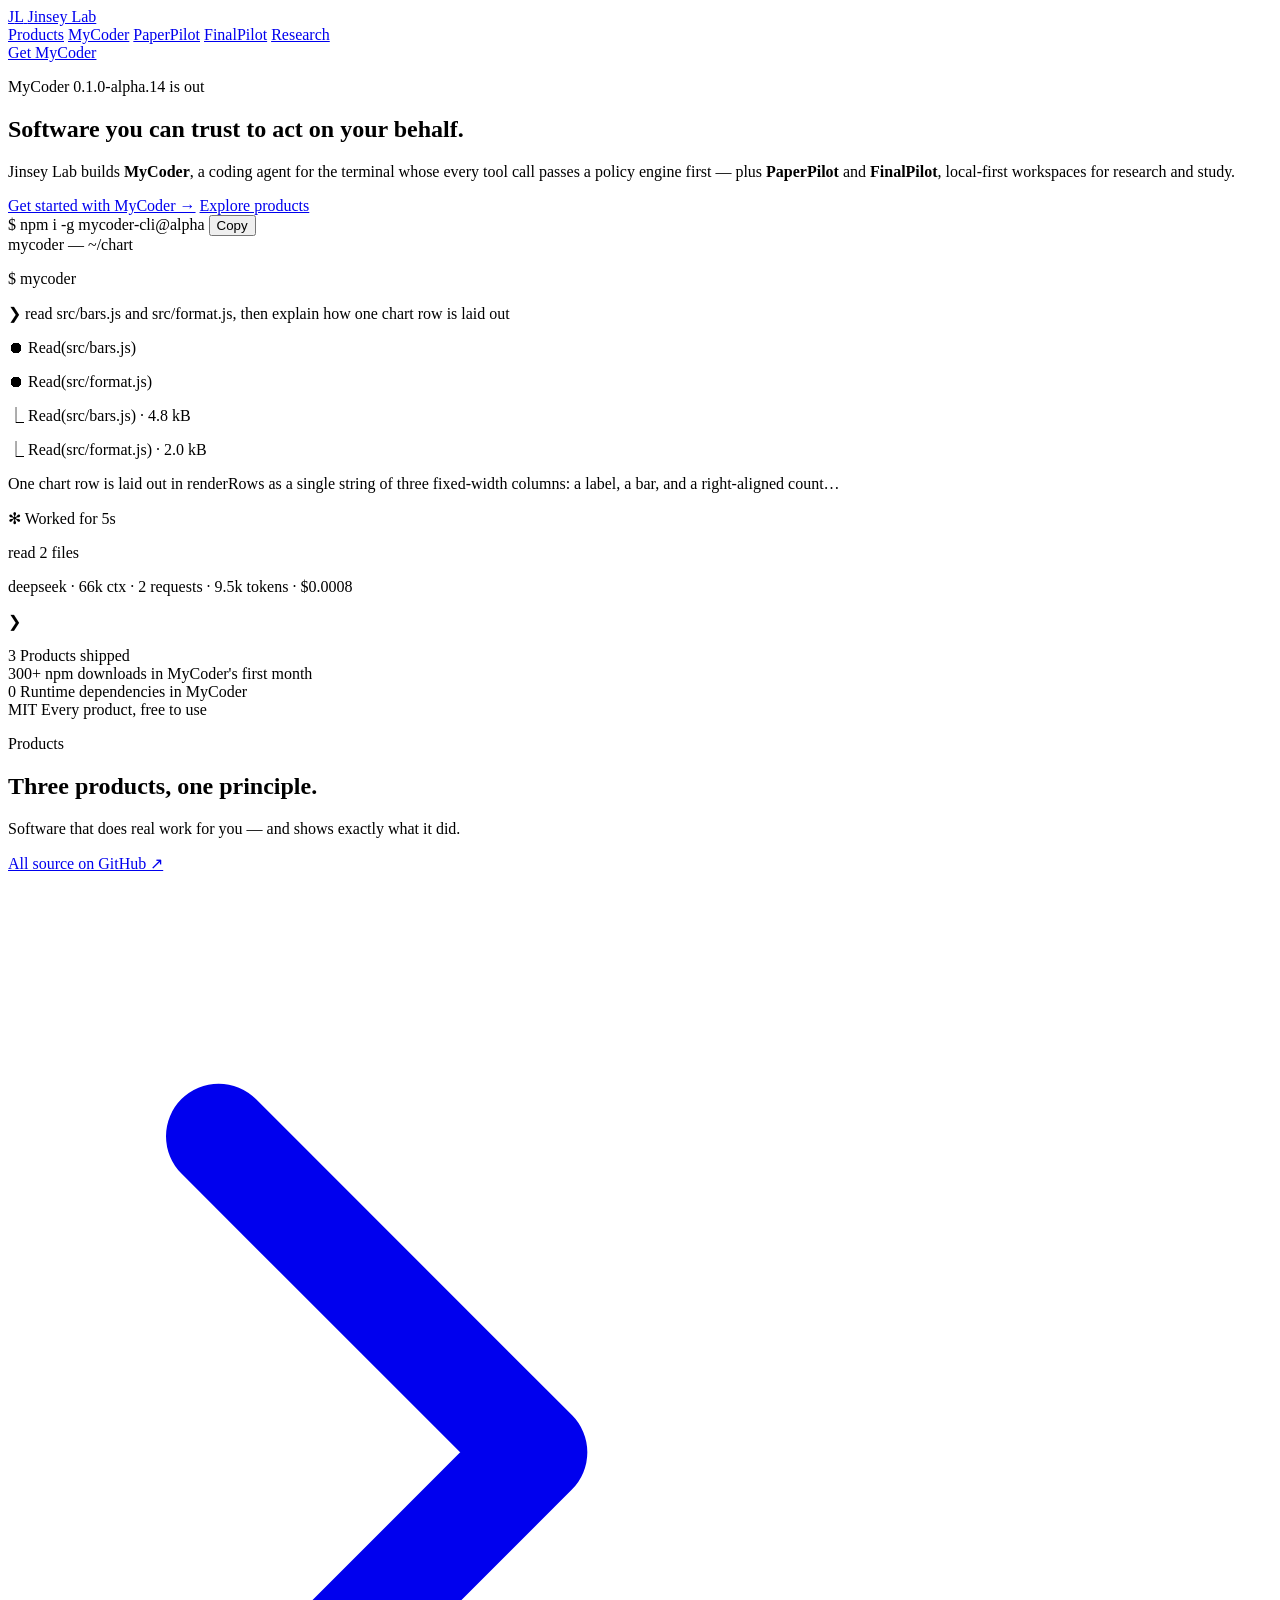
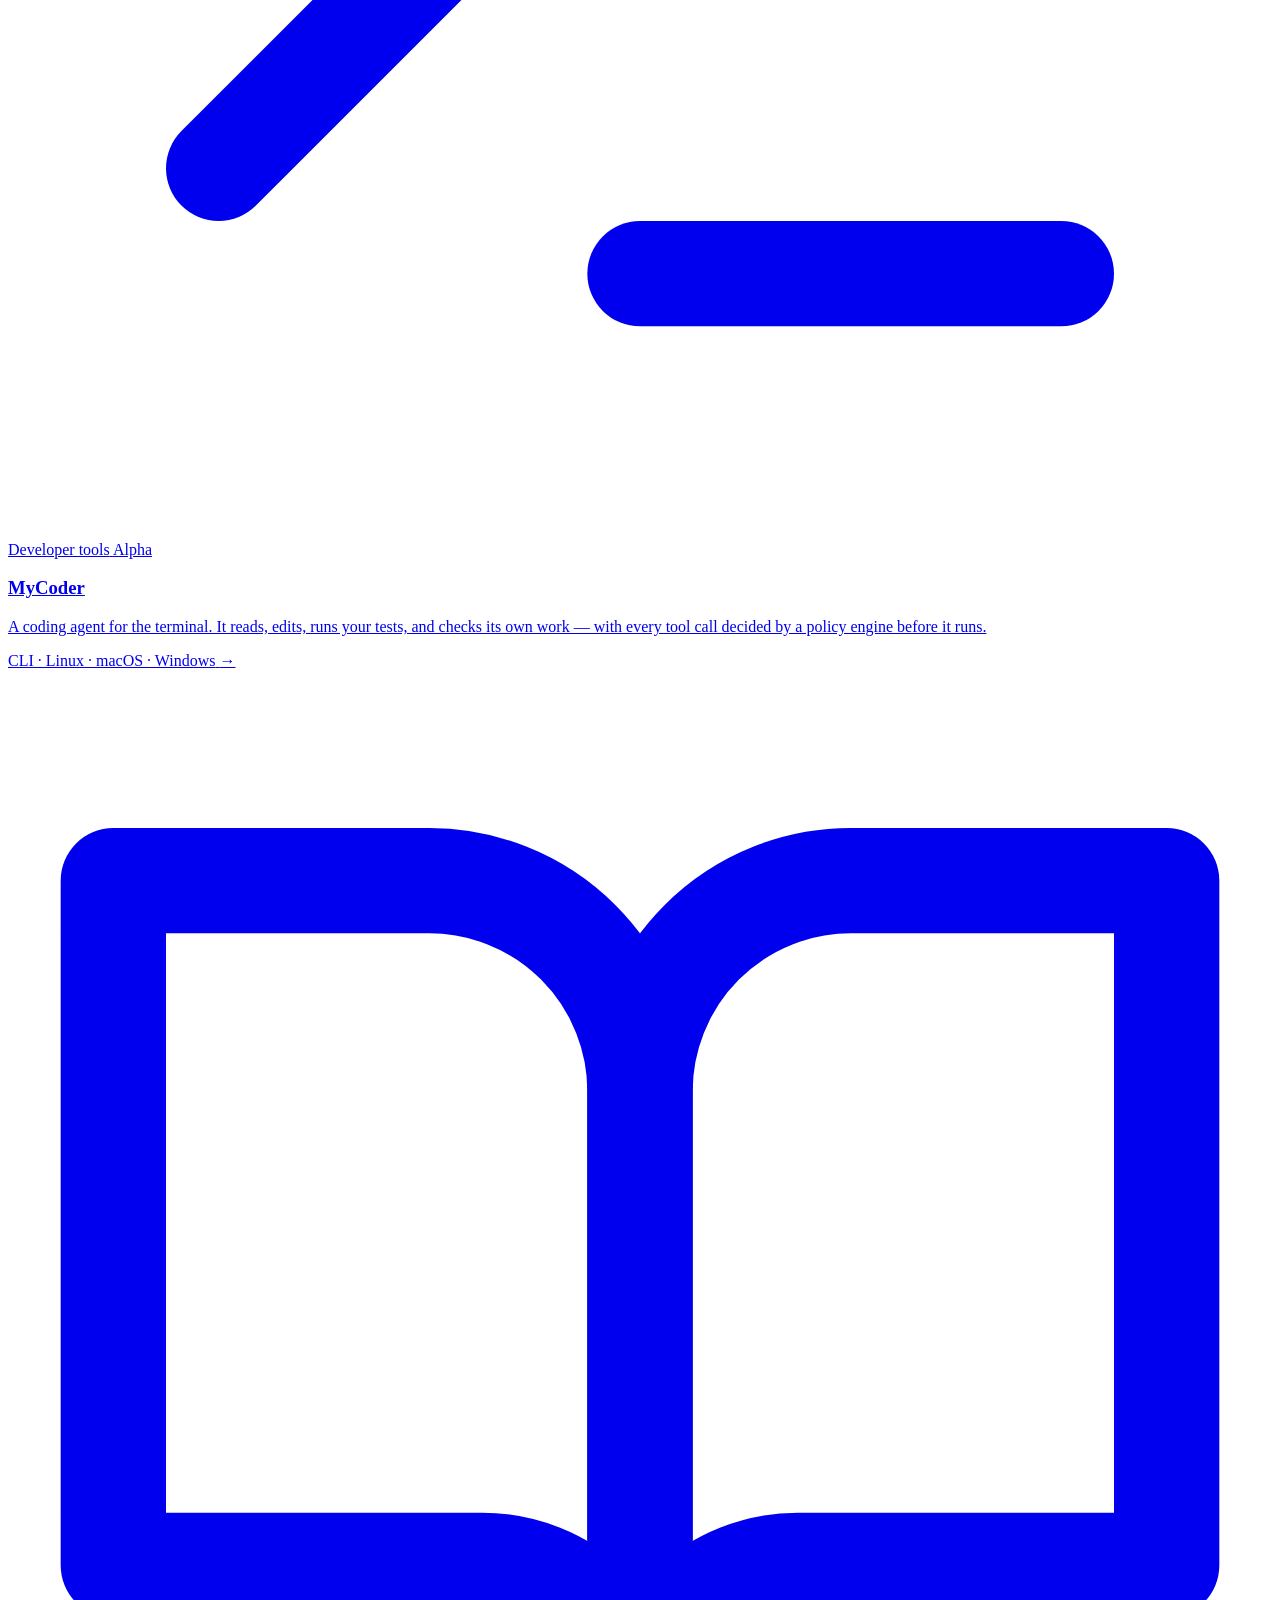
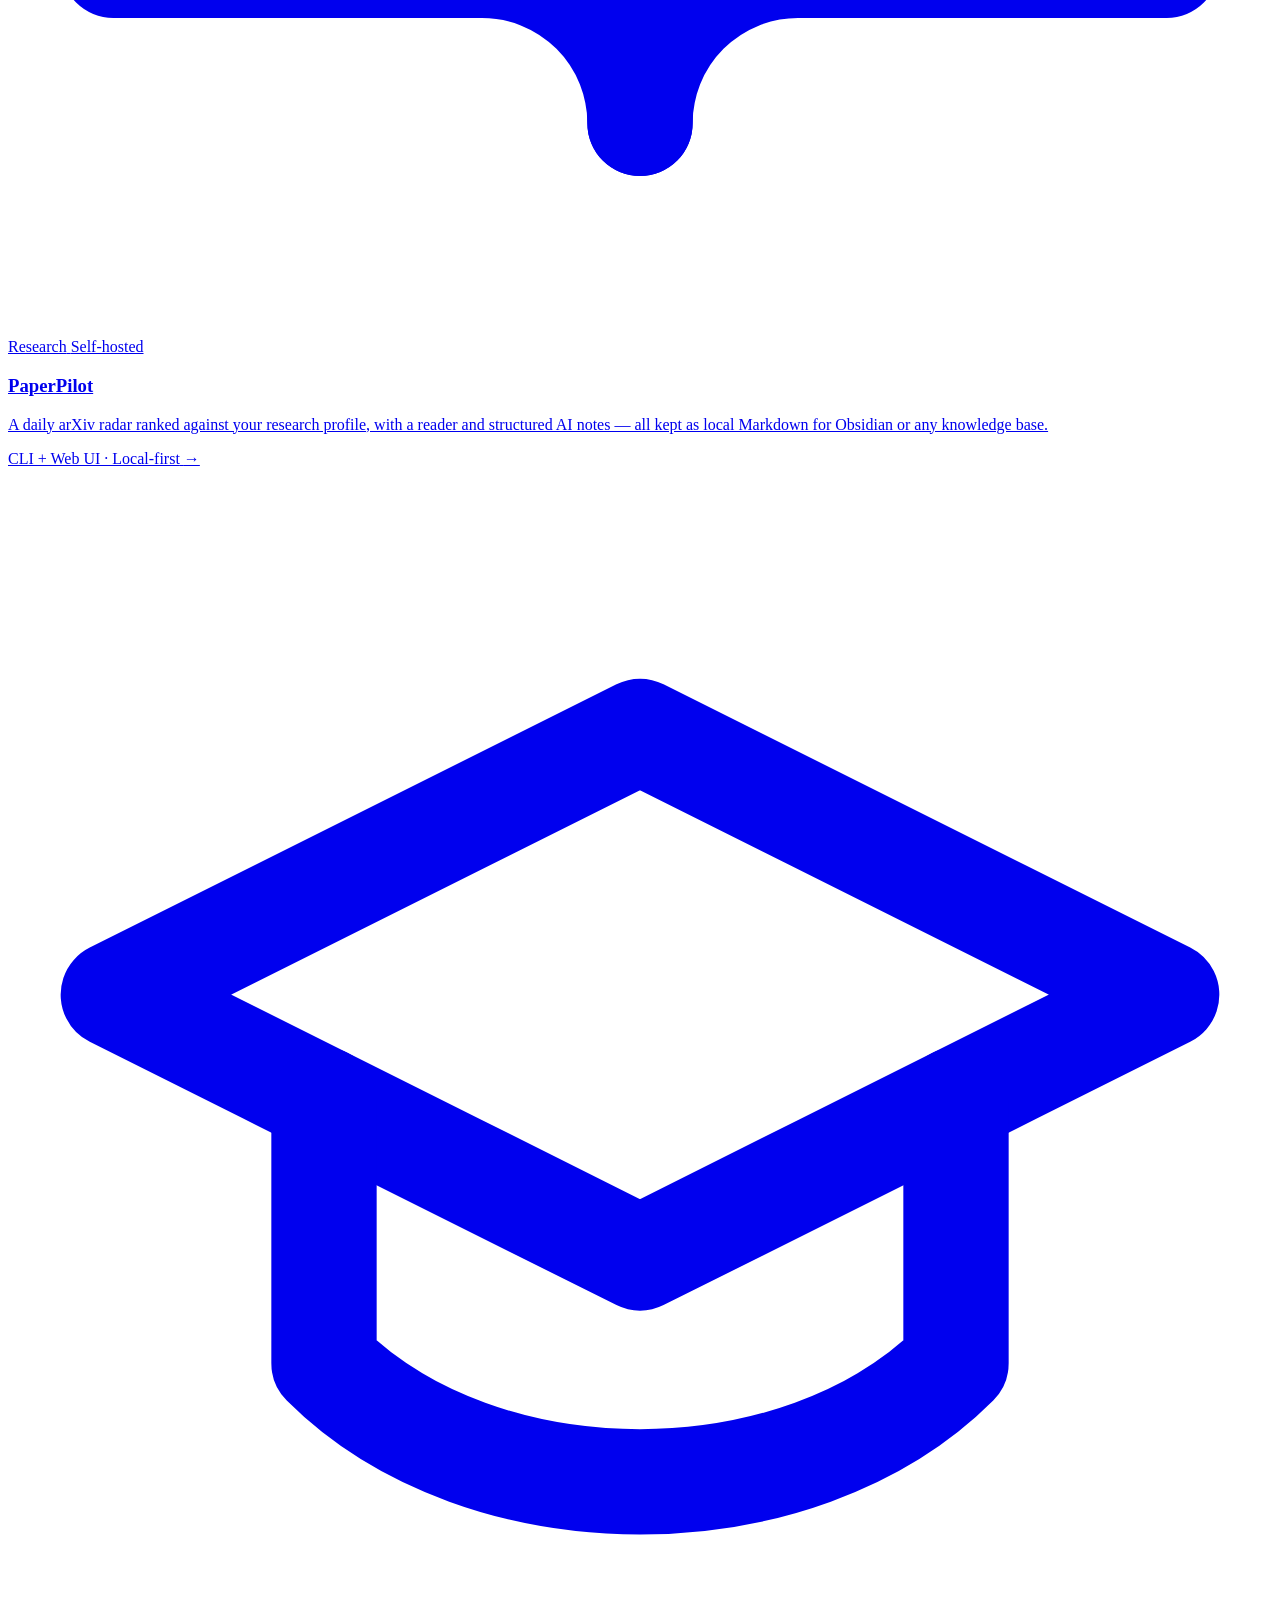
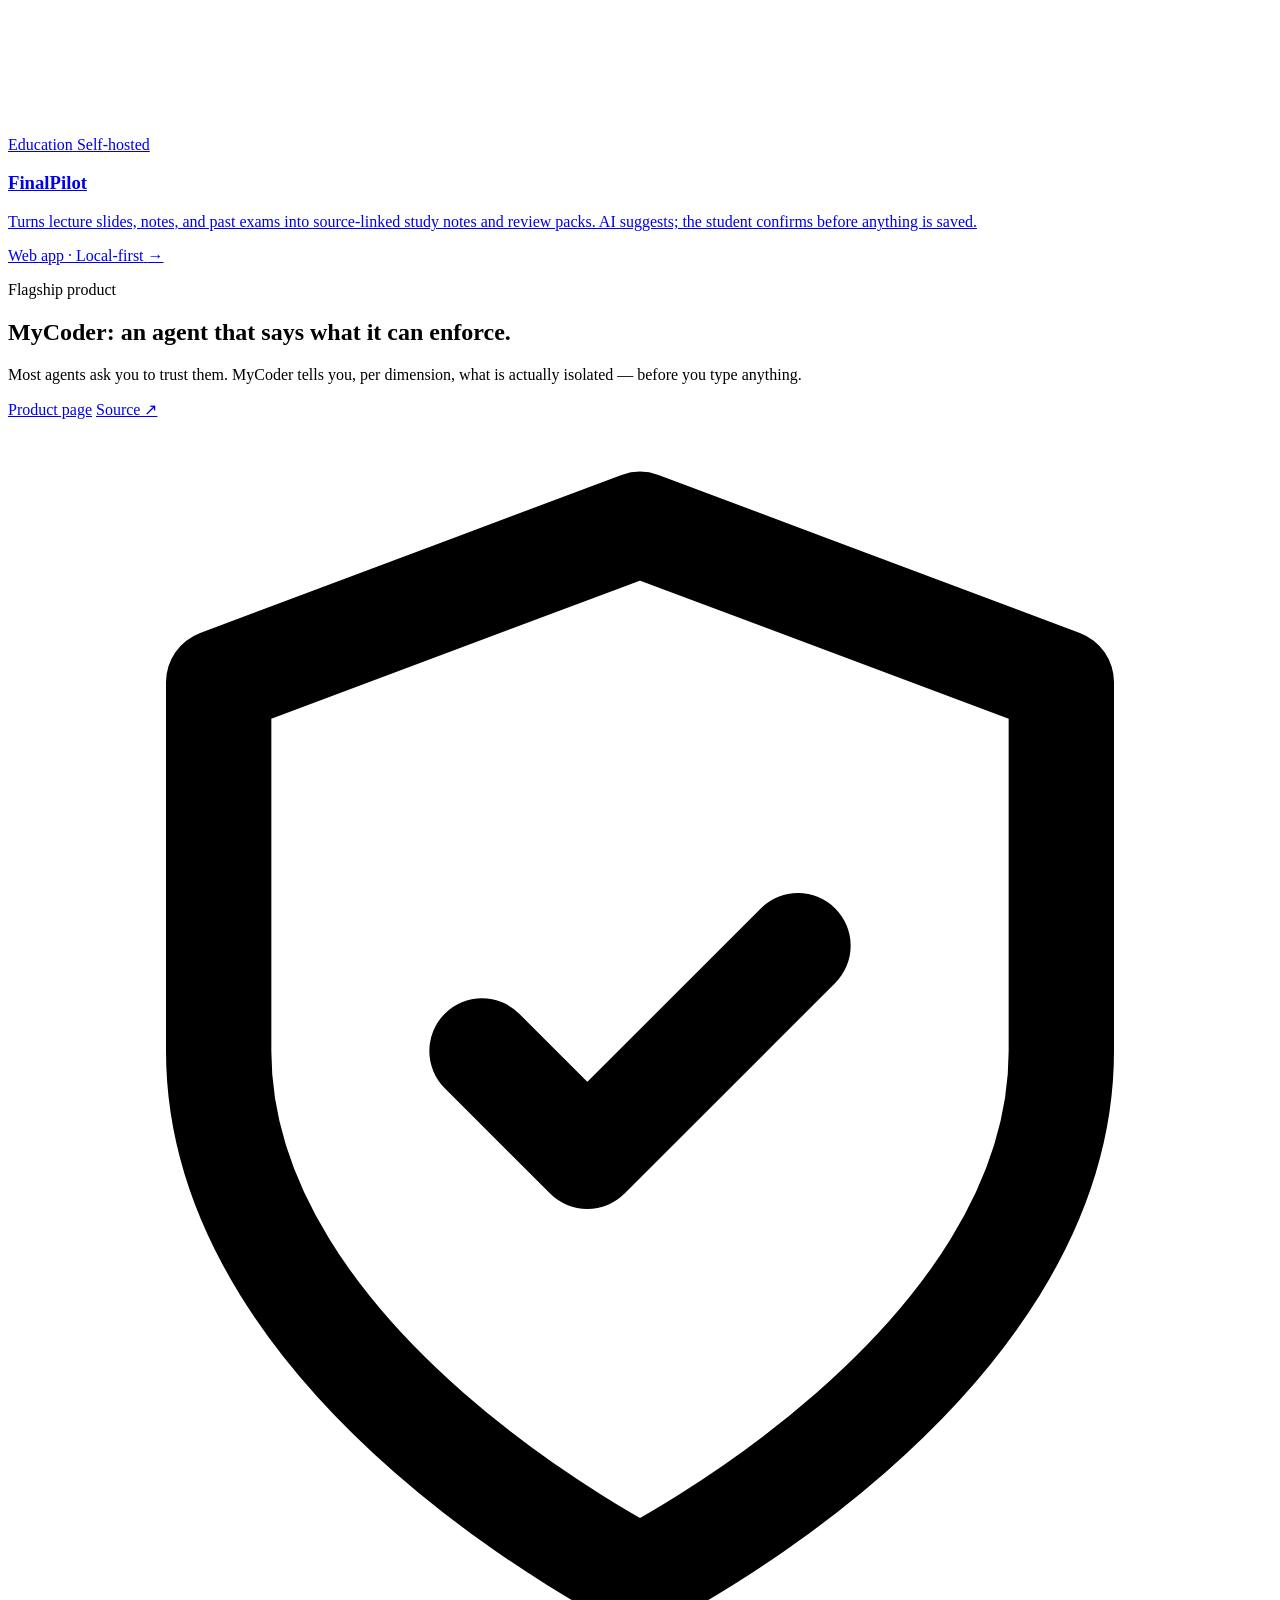
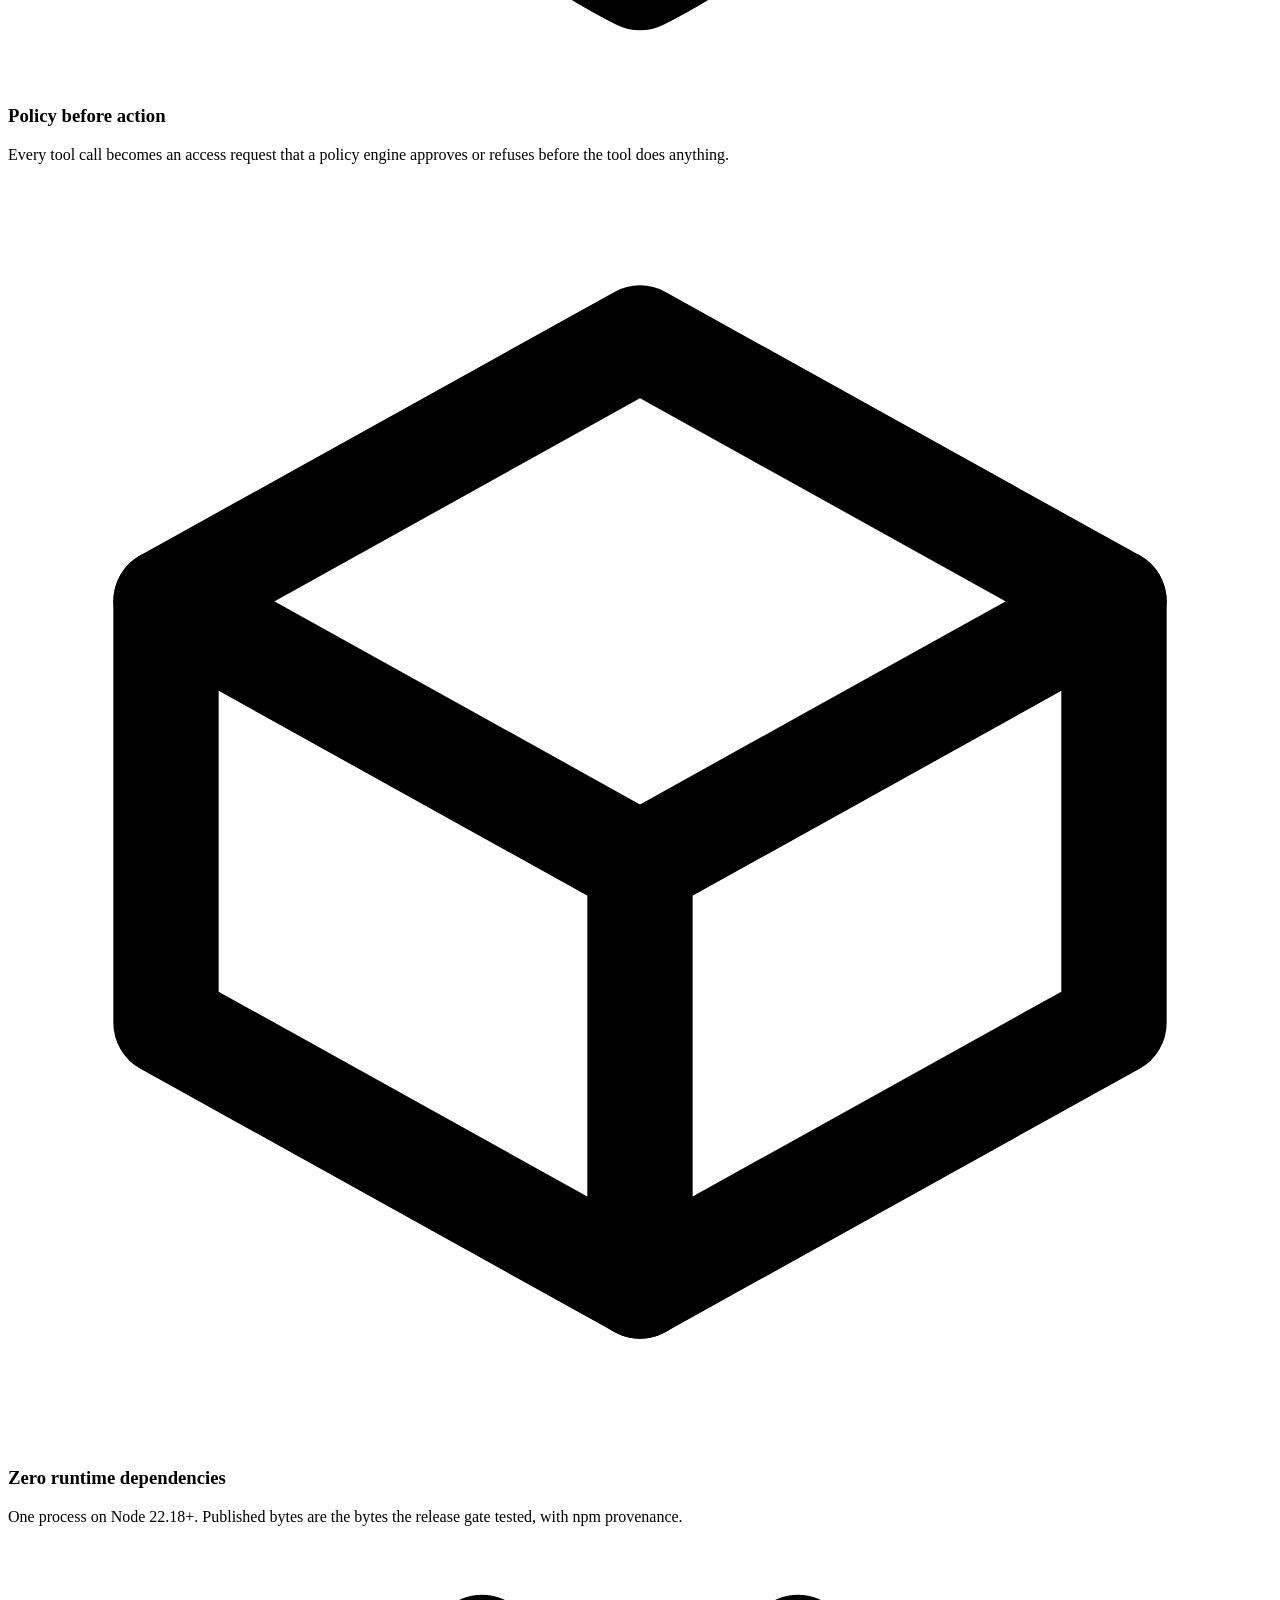
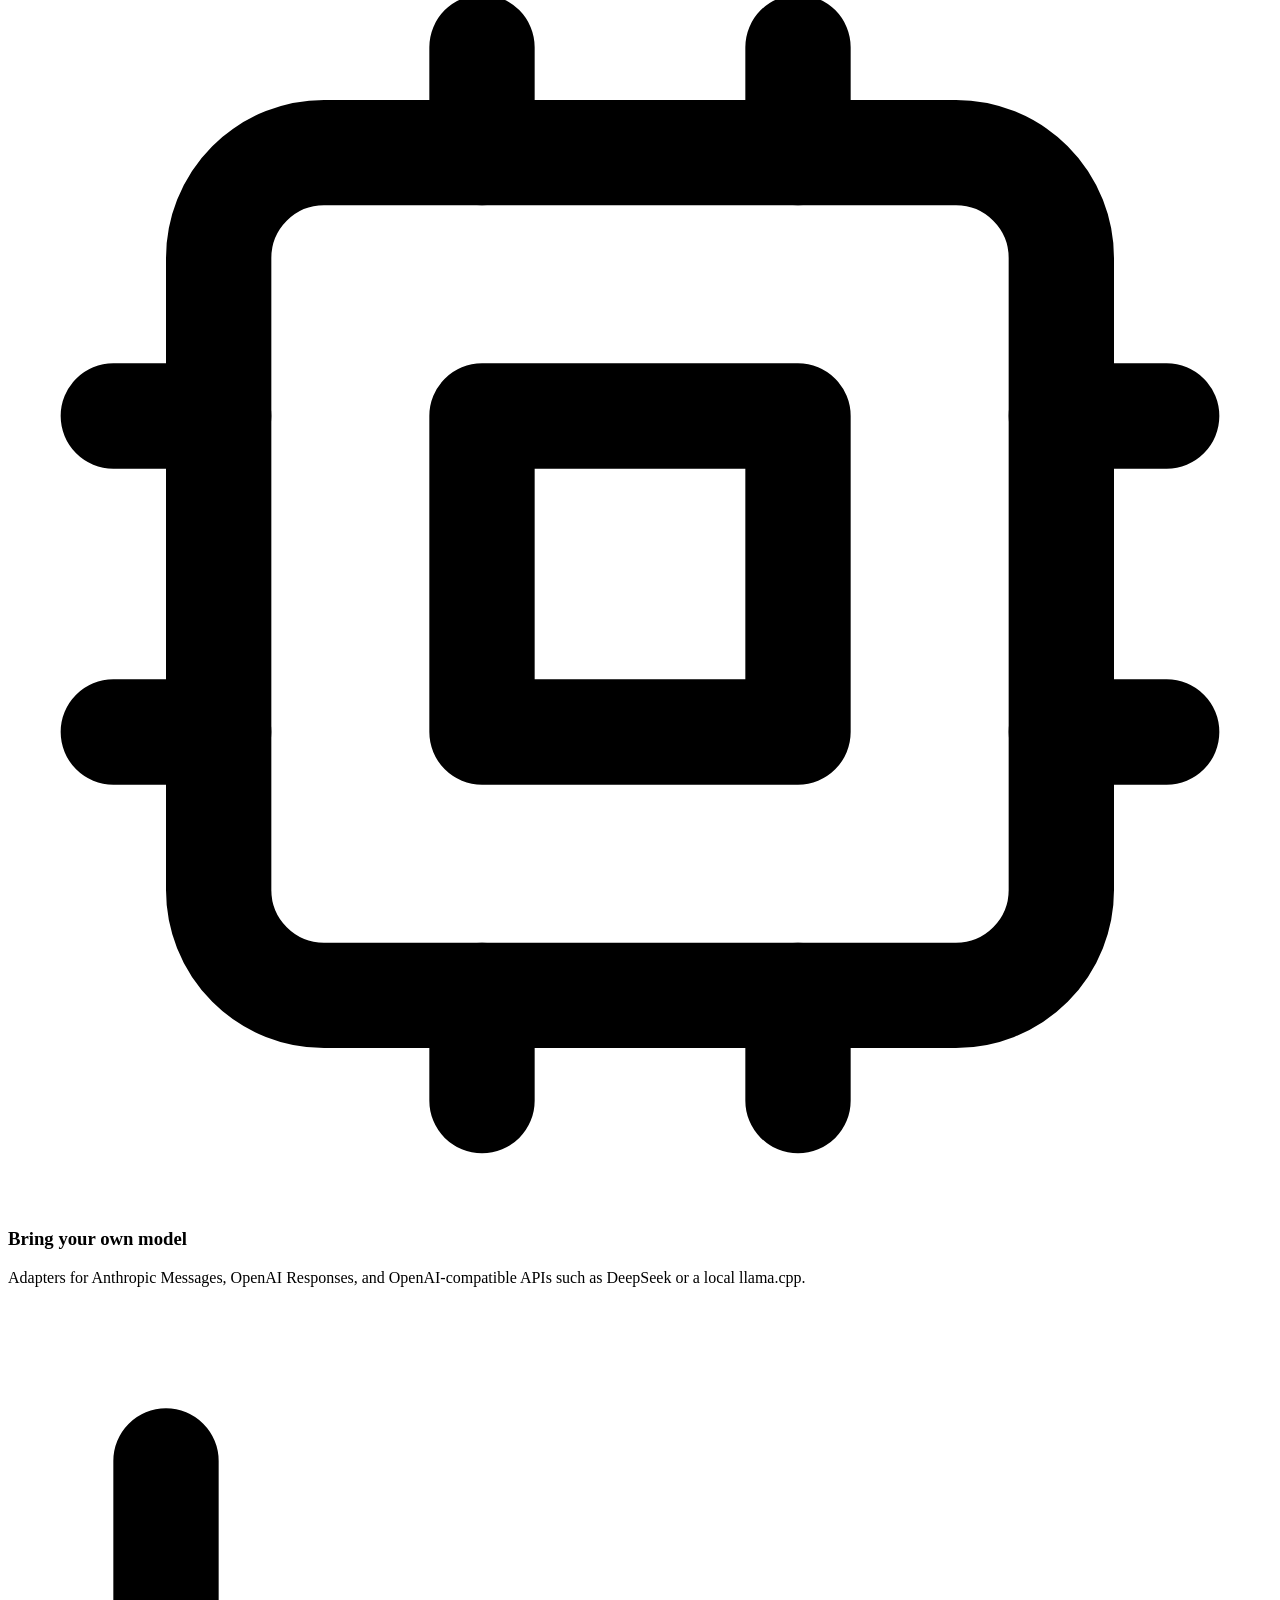
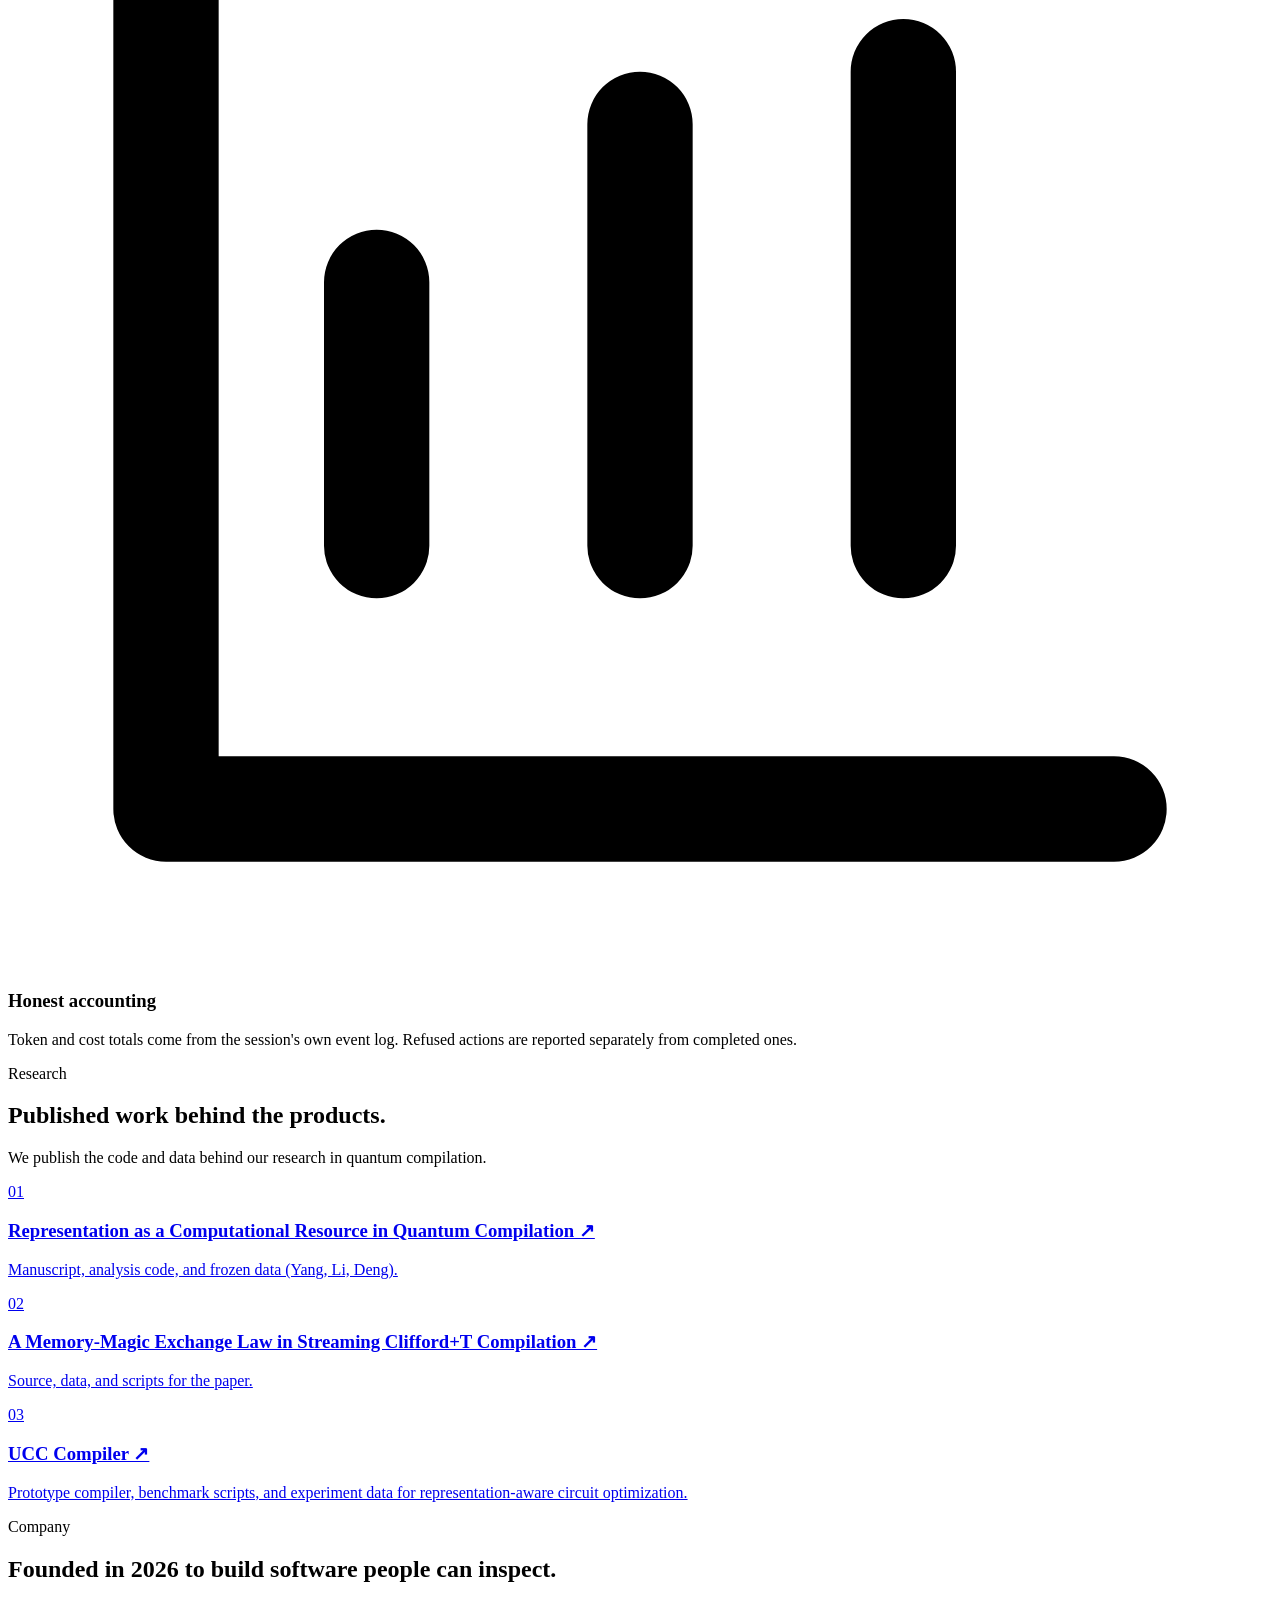
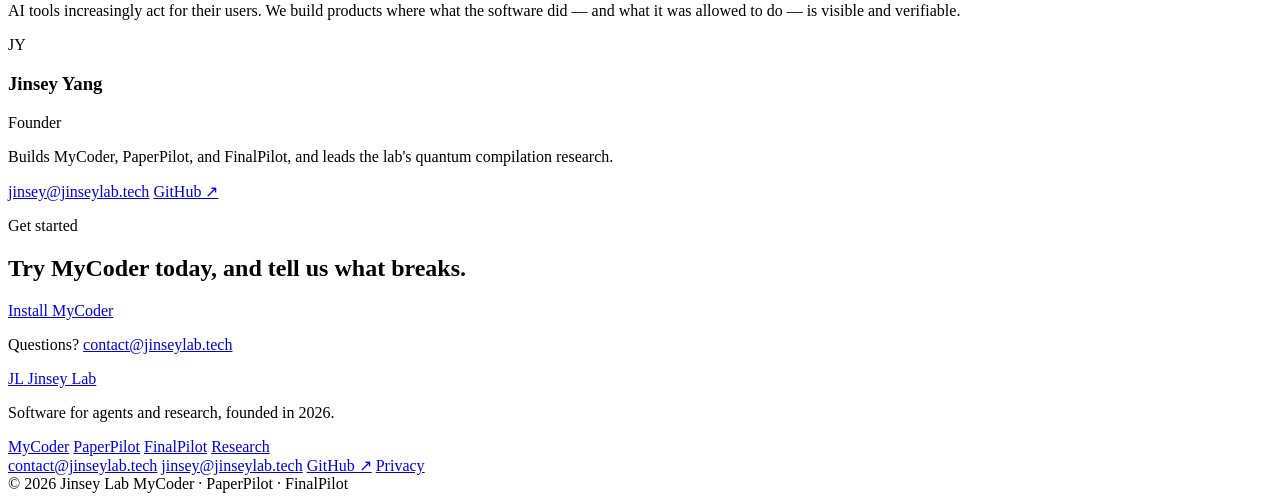
==== commit 555eccdc: "Redesign site with dark hero, product colors, and icons Replace company-v3.css with site.css: a dark" ====
--- a/docs/index.html
+++ b/docs/index.html
@@ -14,8 +14,8 @@
   <meta property="og:url" content="https://jinseylab.tech/" />
   <meta name="twitter:card" content="summary" />
   <link rel="canonical" href="https://jinseylab.tech/" />
-  <link rel="icon" href="./favicon.svg" type="image/svg+xml" />
-  <link rel="stylesheet" href="./company-v3.css" />
+  <link rel="icon" href="/favicon.svg" type="image/svg+xml" />
+  <link rel="stylesheet" href="/site.css" />
   <script type="application/ld+json">
   {
     "@context": "https://schema.org",
@@ -73,7 +73,7 @@
 <body>
   <header class="site-header">
     <div class="shell header-inner">
-      <a class="brand" href="#top" aria-label="Jinsey Lab home">
+      <a class="brand" href="/" aria-label="Jinsey Lab home">
         <span class="brand-mark" aria-hidden="true">
           <span class="brand-mark-j">J</span><span class="brand-mark-l">L</span>
         </span>
@@ -86,10 +86,9 @@
         <a href="/paperpilot/">PaperPilot</a>
         <a href="/finalpilot/">FinalPilot</a>
         <a href="#research">Research</a>
-        <a href="#company">Company</a>
       </nav>
 
-      <a class="header-cta" href="#mycoder">Get MyCoder</a>
+      <a class="header-cta" href="/mycoder/">Get MyCoder</a>
     </div>
   </header>
 
@@ -97,81 +96,92 @@
     <section class="hero">
       <div class="shell hero-layout">
         <div class="hero-copy">
-          <p class="overline">Software for agents & research</p>
-          <h1>Tools you can trust to act on your behalf.</h1>
+          <p class="overline">MyCoder 0.1.0-alpha.14 is out</p>
+          <h1>Software you can trust to <span class="gradient-text">act on your behalf.</span></h1>
           <p class="hero-body">
-            Jinsey Lab builds MyCoder, a coding agent for the terminal whose every tool call passes a policy engine
-            first — plus PaperPilot and FinalPilot, local-first workspaces for research and study.
+            Jinsey Lab builds <strong>MyCoder</strong>, a coding agent for the terminal whose every tool call passes a
+            policy engine first — plus <strong>PaperPilot</strong> and <strong>FinalPilot</strong>, local-first
+            workspaces for research and study.
           </p>
 
           <div class="hero-actions">
-            <a class="button button-primary" href="#mycoder">Install MyCoder</a>
-            <a class="button button-secondary" href="#products">See all products</a>
-          </div>
-        </div>
-
-        <aside class="profile-panel install-panel" aria-label="Install MyCoder">
-          <div class="panel-heading">
-            <span>Install MyCoder</span>
-            <span class="status-badge">Alpha</span>
-          </div>
-
+            <a class="button button-primary" href="/mycoder/">Get started with MyCoder →</a>
+            <a class="button button-secondary" href="#products">Explore products</a>
+          </div>
+
+          <div class="install-pill">
+            <span><span class="terminal-prompt">$</span> npm i -g mycoder-cli@alpha</span>
+            <button class="copy-button" type="button" data-copy="npm install -g mycoder-cli@alpha">Copy</button>
+          </div>
+        </div>
+
+        <div class="window" aria-label="A MyCoder session">
+          <div class="window-bar">
+            <i></i><i></i><i></i>
+            <span class="window-title">mycoder — ~/chart</span>
+          </div>
           <div class="terminal">
-            <p class="terminal-comment"># npm (Node 22.18+)</p>
-            <p><span class="terminal-prompt">$</span> npm install -g mycoder-cli@alpha</p>
-            <p class="terminal-comment"># or Homebrew</p>
-            <p><span class="terminal-prompt">$</span> brew tap OIerYangJZ/mycoder</p>
-            <p><span class="terminal-prompt">$</span> brew trust OIerYangJZ/mycoder</p>
-            <p><span class="terminal-prompt">$</span> brew install mycoder</p>
-            <p class="terminal-comment"># check your setup</p>
-            <p><span class="terminal-prompt">$</span> mycoder doctor</p>
-          </div>
-
-          <div class="panel-footer">
-            <a href="https://www.npmjs.com/package/mycoder-cli" target="_blank" rel="noreferrer">npm ↗</a>
-            <a href="https://github.com/OIerYangJZ/MyCoder" target="_blank" rel="noreferrer">Source ↗</a>
-          </div>
-        </aside>
+            <p><span class="terminal-prompt">$</span> mycoder</p>
+            <p class="t-gap"><span class="t-tool">❯</span> <span class="t-user">read src/bars.js and src/format.js, then explain how one chart row is laid out</span></p>
+            <p class="t-gap"><span class="t-ok">⏺</span> Read(src/bars.js)</p>
+            <p><span class="t-ok">⏺</span> Read(src/format.js)</p>
+            <p class="t-dim">  ⎿  Read(src/bars.js) · 4.8 kB</p>
+            <p class="t-dim">  ⎿  Read(src/format.js) · 2.0 kB</p>
+            <p class="t-gap">One chart row is laid out in renderRows as a single string of three fixed-width columns: a label, a bar, and a right-aligned count…</p>
+            <p class="t-gap"><span class="t-tool">✻</span> Worked for 5s</p>
+            <p class="t-dim">  read 2 files</p>
+            <p class="t-dim">  deepseek · 66k ctx · 2 requests · 9.5k tokens · $0.0008</p>
+            <p class="t-gap"><span class="t-tool">❯</span> <span class="t-cursor"></span></p>
+          </div>
+        </div>
       </div>
     </section>
 
     <section class="credibility-bar" aria-label="Jinsey Lab at a glance">
       <div class="shell credibility-grid">
         <div>
-          <strong>3 products</strong>
-          <span>MyCoder, PaperPilot, FinalPilot</span>
-        </div>
-        <div>
-          <strong>300+ npm downloads</strong>
-          <span>MyCoder's first month on npm and Homebrew</span>
-        </div>
-        <div>
-          <strong>MIT-licensed</strong>
-          <span>Source available for every product</span>
-        </div>
-      </div>
-    </section>
-
-    <section id="products" class="section section-tint">
+          <span class="stat">3</span>
+          <span>Products shipped</span>
+        </div>
+        <div>
+          <span class="stat">300+</span>
+          <span>npm downloads in MyCoder's first month</span>
+        </div>
+        <div>
+          <span class="stat">0</span>
+          <span>Runtime dependencies in MyCoder</span>
+        </div>
+        <div>
+          <span class="stat">MIT</span>
+          <span>Every product, free to use</span>
+        </div>
+      </div>
+    </section>
+
+    <section id="products" class="section">
       <div class="shell">
         <div class="section-header">
           <div>
             <p class="overline">Products</p>
-            <h2>What we make.</h2>
+            <h2>Three products, one principle.</h2>
+            <p class="section-lede">Software that does real work for you — and shows exactly what it did.</p>
           </div>
           <a class="inline-link" href="https://github.com/OIerYangJZ" target="_blank" rel="noreferrer">All source on GitHub ↗</a>
         </div>
 
         <div class="project-grid">
-          <a class="project-card" href="/mycoder/">
+          <a class="project-card card-mycoder" href="/mycoder/">
+            <span class="product-icon" aria-hidden="true">
+              <svg viewBox="0 0 24 24" fill="none" stroke="currentColor" stroke-width="2" stroke-linecap="round" stroke-linejoin="round"><polyline points="4 17 10 11 4 5"/><line x1="12" y1="19" x2="20" y2="19"/></svg>
+            </span>
             <div class="project-topline">
               <span>Developer tools</span>
               <span class="status-badge">Alpha</span>
             </div>
             <h3>MyCoder</h3>
             <p>
-              A coding agent kernel for the terminal. It reads, edits, runs your tests, and checks its own work —
-              with every tool call decided by a policy engine before it runs.
+              A coding agent for the terminal. It reads, edits, runs your tests, and checks its own work — with every
+              tool call decided by a policy engine before it runs.
             </p>
             <div class="project-bottom">
               <span>CLI · Linux · macOS · Windows</span>
@@ -179,15 +189,18 @@
             </div>
           </a>
 
-          <a class="project-card" href="/paperpilot/">
+          <a class="project-card card-paperpilot" href="/paperpilot/">
+            <span class="product-icon" aria-hidden="true">
+              <svg viewBox="0 0 24 24" fill="none" stroke="currentColor" stroke-width="2" stroke-linecap="round" stroke-linejoin="round"><path d="M2 4h6a4 4 0 0 1 4 4v12a3 3 0 0 0-3-3H2z"/><path d="M22 4h-6a4 4 0 0 0-4 4v12a3 3 0 0 1 3-3h7z"/></svg>
+            </span>
             <div class="project-topline">
               <span>Research</span>
-              <span>Self-hosted</span>
+              <span class="status-badge">Self-hosted</span>
             </div>
             <h3>PaperPilot</h3>
             <p>
-              A daily arXiv radar ranked against your research profile, with a reader and structured AI notes —
-              all kept as local Markdown for Obsidian or any knowledge base.
+              A daily arXiv radar ranked against your research profile, with a reader and structured AI notes — all
+              kept as local Markdown for Obsidian or any knowledge base.
             </p>
             <div class="project-bottom">
               <span>CLI + Web UI · Local-first</span>
@@ -195,10 +208,13 @@
             </div>
           </a>
 
-          <a class="project-card" href="/finalpilot/">
+          <a class="project-card card-finalpilot" href="/finalpilot/">
+            <span class="product-icon" aria-hidden="true">
+              <svg viewBox="0 0 24 24" fill="none" stroke="currentColor" stroke-width="2" stroke-linecap="round" stroke-linejoin="round"><path d="M22 10 12 5 2 10l10 5 10-5z"/><path d="M6 12v5c3 3 9 3 12 0v-5"/></svg>
+            </span>
             <div class="project-topline">
               <span>Education</span>
-              <span>Self-hosted</span>
+              <span class="status-badge">Self-hosted</span>
             </div>
             <h3>FinalPilot</h3>
             <p>
@@ -214,31 +230,47 @@
       </div>
     </section>
 
-    <section id="mycoder" class="section">
+    <section id="mycoder" class="section section-tint">
       <div class="shell split-layout">
         <div class="section-kicker">
           <p class="overline">Flagship product</p>
           <h2>MyCoder: an agent that says what it can enforce.</h2>
+          <p class="section-lede">
+            Most agents ask you to trust them. MyCoder tells you, per dimension, what is actually isolated — before
+            you type anything.
+          </p>
           <div class="hero-actions">
-            <a class="button button-primary" href="https://www.npmjs.com/package/mycoder-cli" target="_blank" rel="noreferrer">Install from npm</a>
-            <a class="button button-secondary" href="/mycoder/">Product page</a>
+            <a class="button button-primary" href="/mycoder/">Product page</a>
+            <a class="button button-secondary" href="https://github.com/OIerYangJZ/MyCoder" target="_blank" rel="noreferrer">Source ↗</a>
           </div>
         </div>
 
         <div class="feature-list">
           <article>
+            <span class="feature-icon" aria-hidden="true">
+              <svg viewBox="0 0 24 24" fill="none" stroke="currentColor" stroke-width="2" stroke-linecap="round" stroke-linejoin="round"><path d="M12 22s8-4 8-10V5l-8-3-8 3v7c0 6 8 10 8 10z"/><path d="m9 12 2 2 4-4"/></svg>
+            </span>
             <h3>Policy before action</h3>
             <p>Every tool call becomes an access request that a policy engine approves or refuses before the tool does anything.</p>
           </article>
           <article>
+            <span class="feature-icon" aria-hidden="true">
+              <svg viewBox="0 0 24 24" fill="none" stroke="currentColor" stroke-width="2" stroke-linecap="round" stroke-linejoin="round"><path d="M21 8 12 3 3 8v8l9 5 9-5z"/><path d="m3 8 9 5 9-5"/><path d="M12 13v8"/></svg>
+            </span>
             <h3>Zero runtime dependencies</h3>
-            <p>One process on Node 22.18+. The supply chain is the package itself, and published bytes are the bytes the release gate tested.</p>
+            <p>One process on Node 22.18+. Published bytes are the bytes the release gate tested, with npm provenance.</p>
           </article>
           <article>
+            <span class="feature-icon" aria-hidden="true">
+              <svg viewBox="0 0 24 24" fill="none" stroke="currentColor" stroke-width="2" stroke-linecap="round" stroke-linejoin="round"><rect x="4" y="4" width="16" height="16" rx="2"/><rect x="9" y="9" width="6" height="6"/><path d="M9 2v2M15 2v2M9 20v2M15 20v2M2 9h2M2 15h2M20 9h2M20 15h2"/></svg>
+            </span>
             <h3>Bring your own model</h3>
-            <p>Adapters for Anthropic Messages, OpenAI Responses, and OpenAI-compatible APIs such as DeepSeek, OpenRouter, or a local llama.cpp.</p>
+            <p>Adapters for Anthropic Messages, OpenAI Responses, and OpenAI-compatible APIs such as DeepSeek or a local llama.cpp.</p>
           </article>
           <article>
+            <span class="feature-icon" aria-hidden="true">
+              <svg viewBox="0 0 24 24" fill="none" stroke="currentColor" stroke-width="2" stroke-linecap="round" stroke-linejoin="round"><path d="M3 3v18h18"/><path d="M7 16v-5M12 16V8M17 16v-9"/></svg>
+            </span>
             <h3>Honest accounting</h3>
             <p>Token and cost totals come from the session's own event log. Refused actions are reported separately from completed ones.</p>
           </article>
@@ -246,7 +278,7 @@
       </div>
     </section>
 
-    <section id="research" class="section section-tint">
+    <section id="research" class="section">
       <div class="shell">
         <div class="section-header capability-header">
           <div>
@@ -292,7 +324,7 @@
       </div>
     </section>
 
-    <section id="company" class="section">
+    <section id="company" class="section section-tint">
       <div class="shell split-layout leadership-layout">
         <div class="section-kicker">
           <p class="overline">Company</p>
@@ -332,8 +364,8 @@
           <h2>Try MyCoder today, and tell us what breaks.</h2>
         </div>
         <div class="contact-side">
-          <a class="button button-primary" href="https://github.com/OIerYangJZ/MyCoder/issues" target="_blank" rel="noreferrer">Report an issue</a>
-          <p>Product questions: <a href="mailto:contact@jinseylab.tech">contact@jinseylab.tech</a></p>
+          <a class="button" href="/mycoder/">Install MyCoder</a>
+          <p>Questions? <a href="mailto:contact@jinseylab.tech">contact@jinseylab.tech</a></p>
         </div>
       </div>
     </section>
@@ -342,7 +374,7 @@
   <footer class="footer">
     <div class="shell footer-main">
       <div>
-        <a class="brand footer-brand" href="#top">
+        <a class="brand footer-brand" href="/">
           <span class="brand-mark footer-mark" aria-hidden="true">
             <span class="brand-mark-j">J</span><span class="brand-mark-l">L</span>
           </span>
@@ -372,6 +404,6 @@
     </div>
   </footer>
 
-  <script src="./script.js"></script>
+  <script src="/script.js"></script>
 </body>
 </html>
